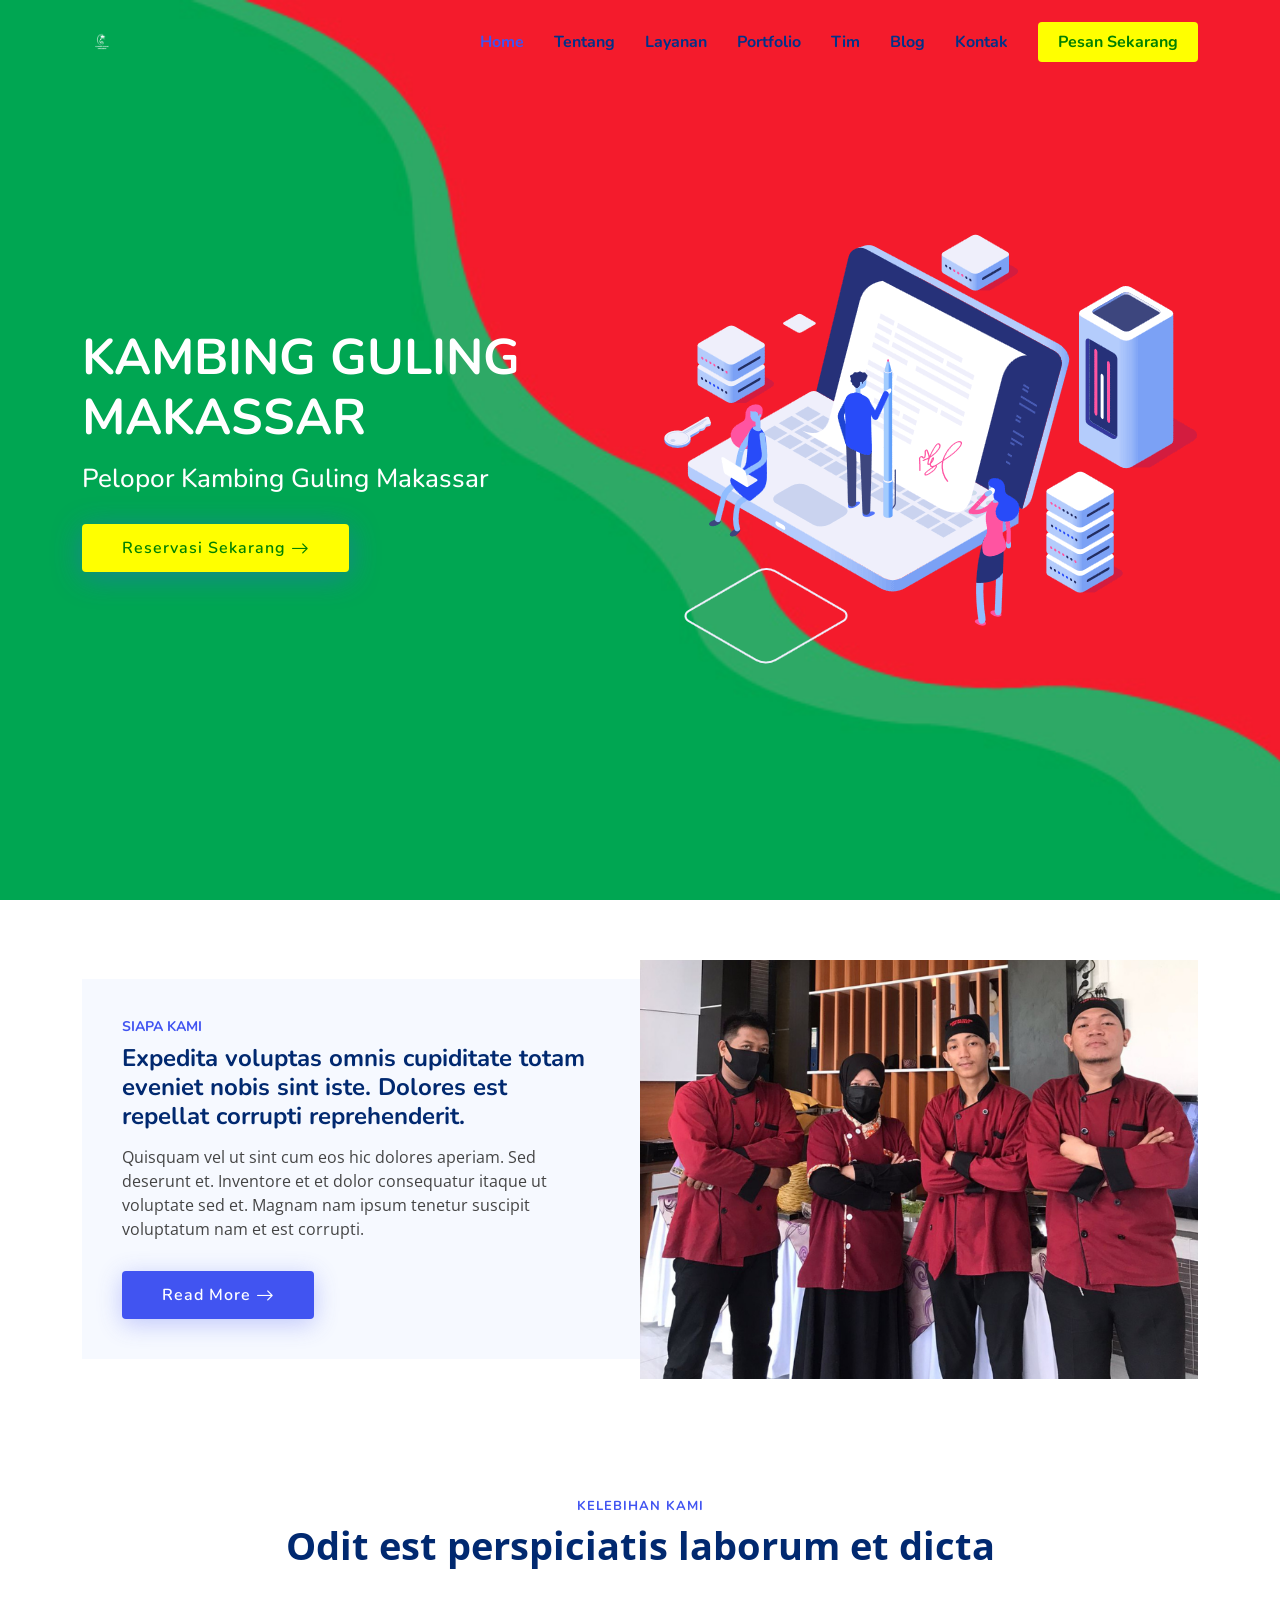
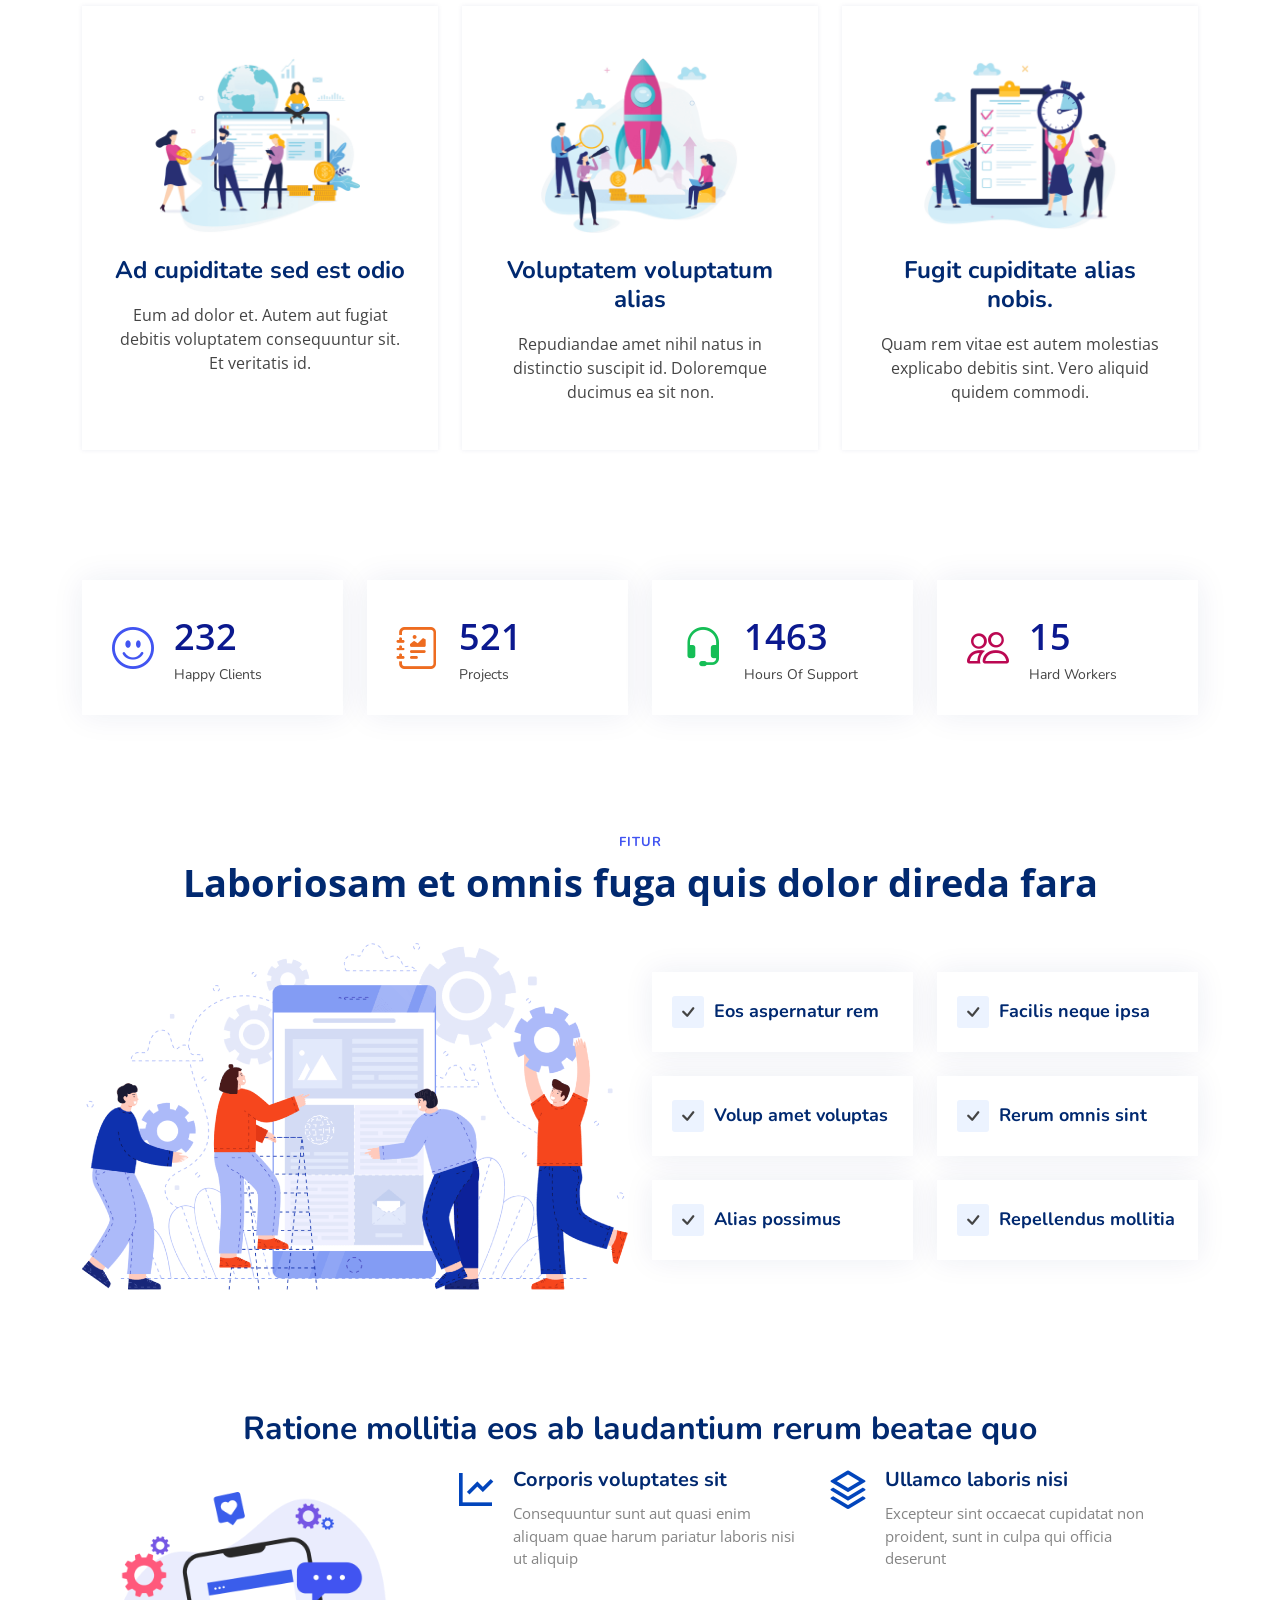
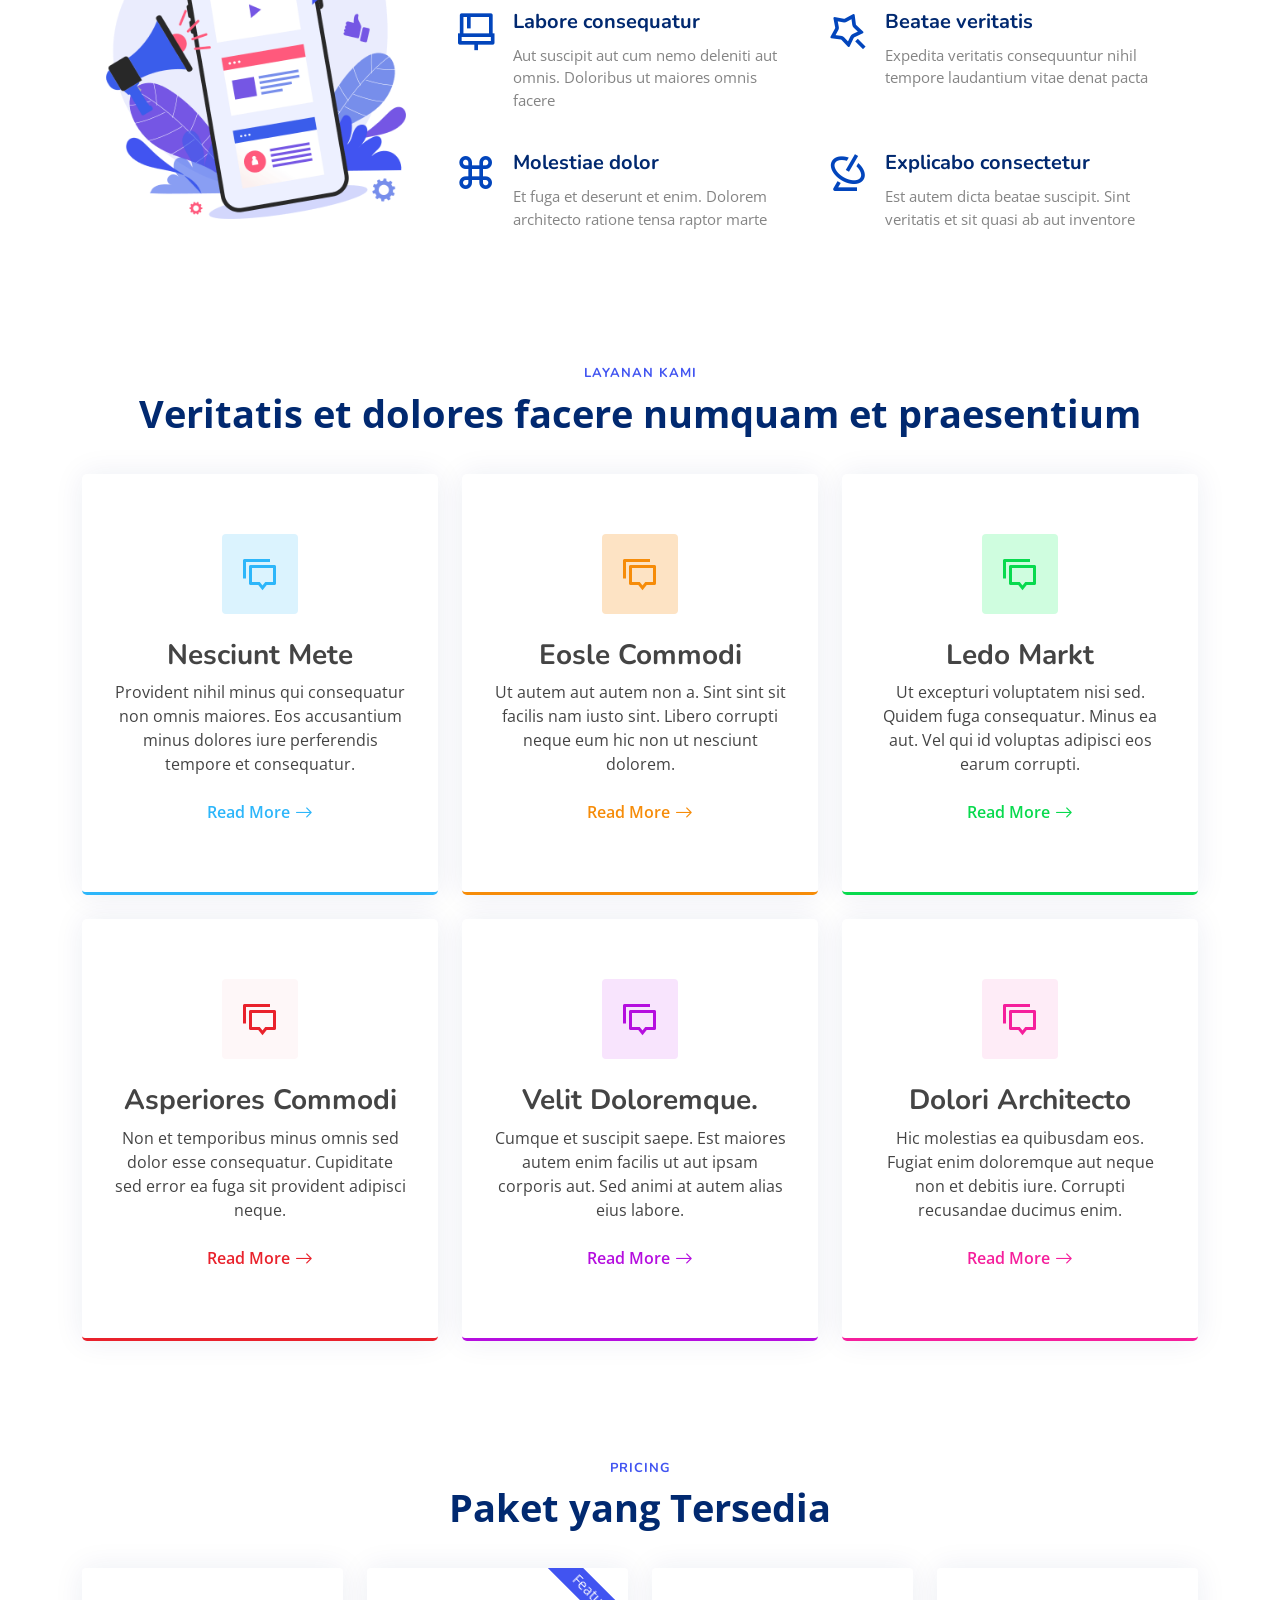
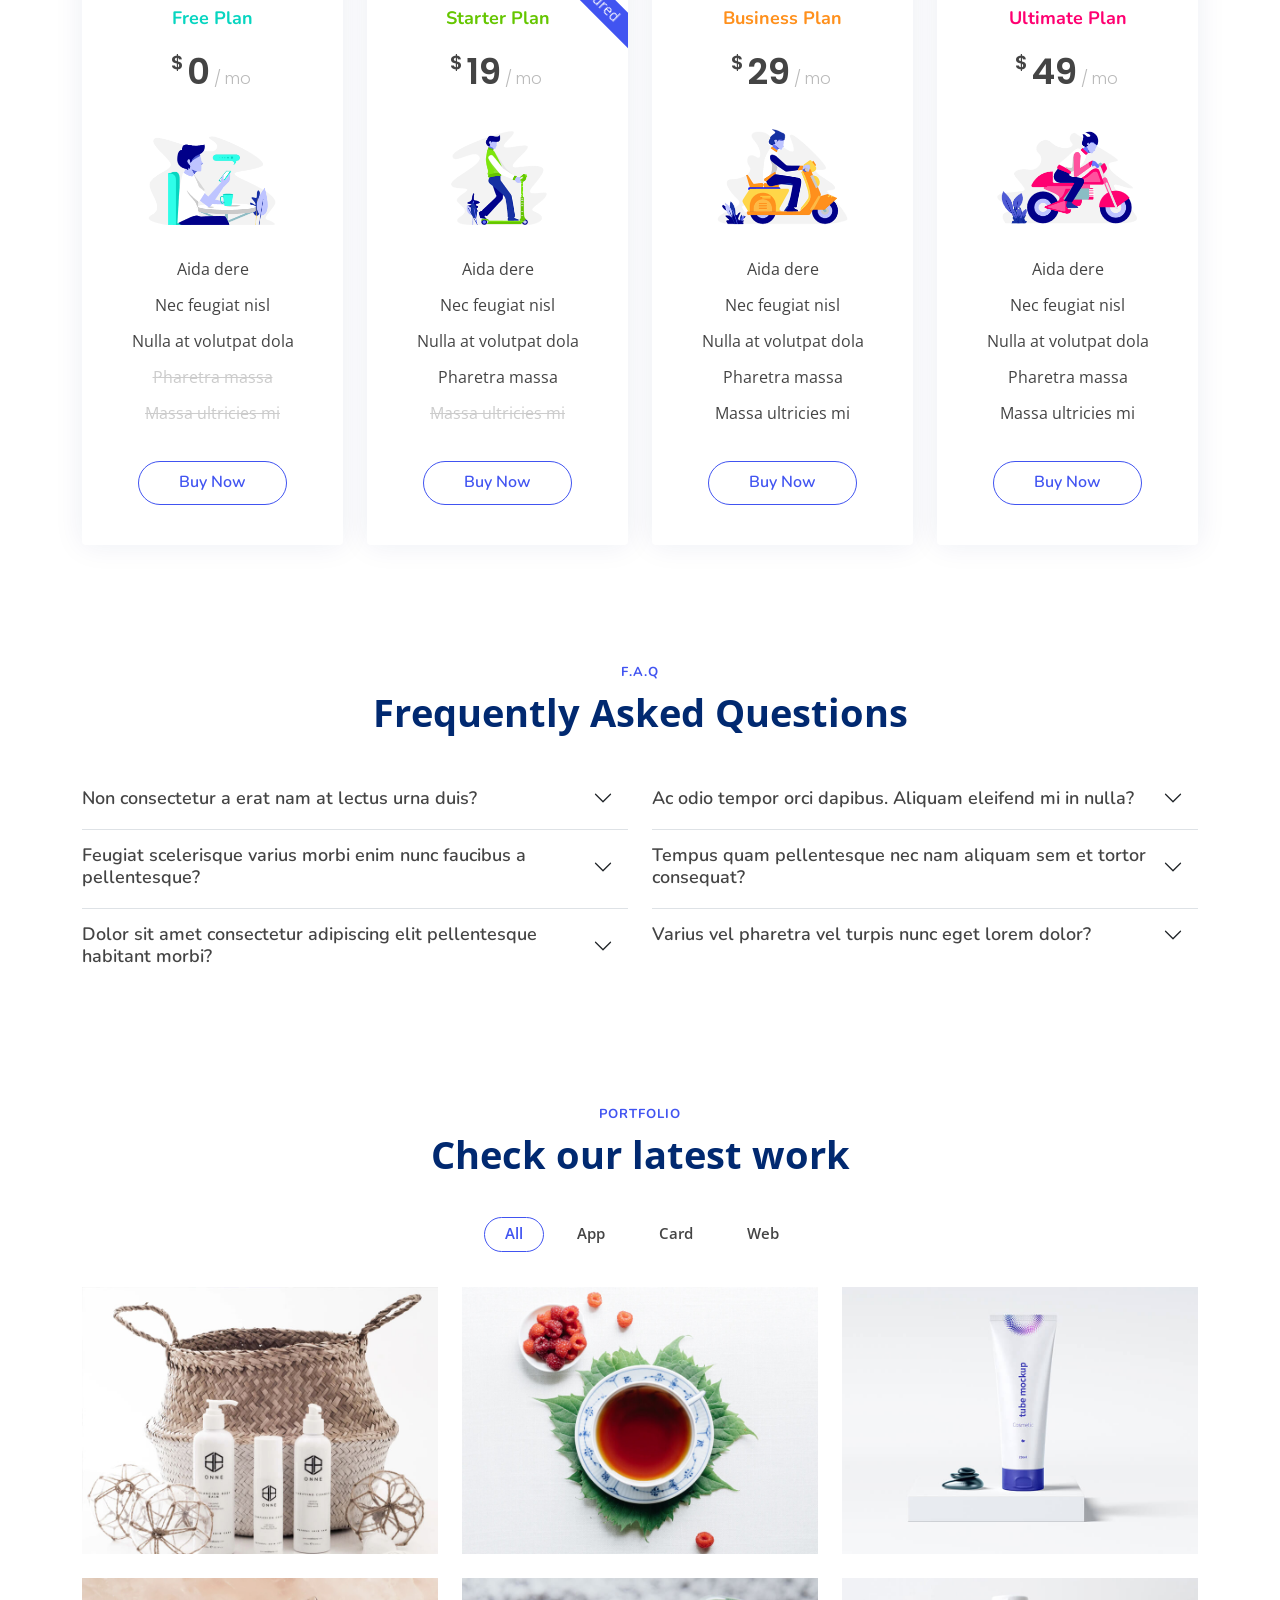
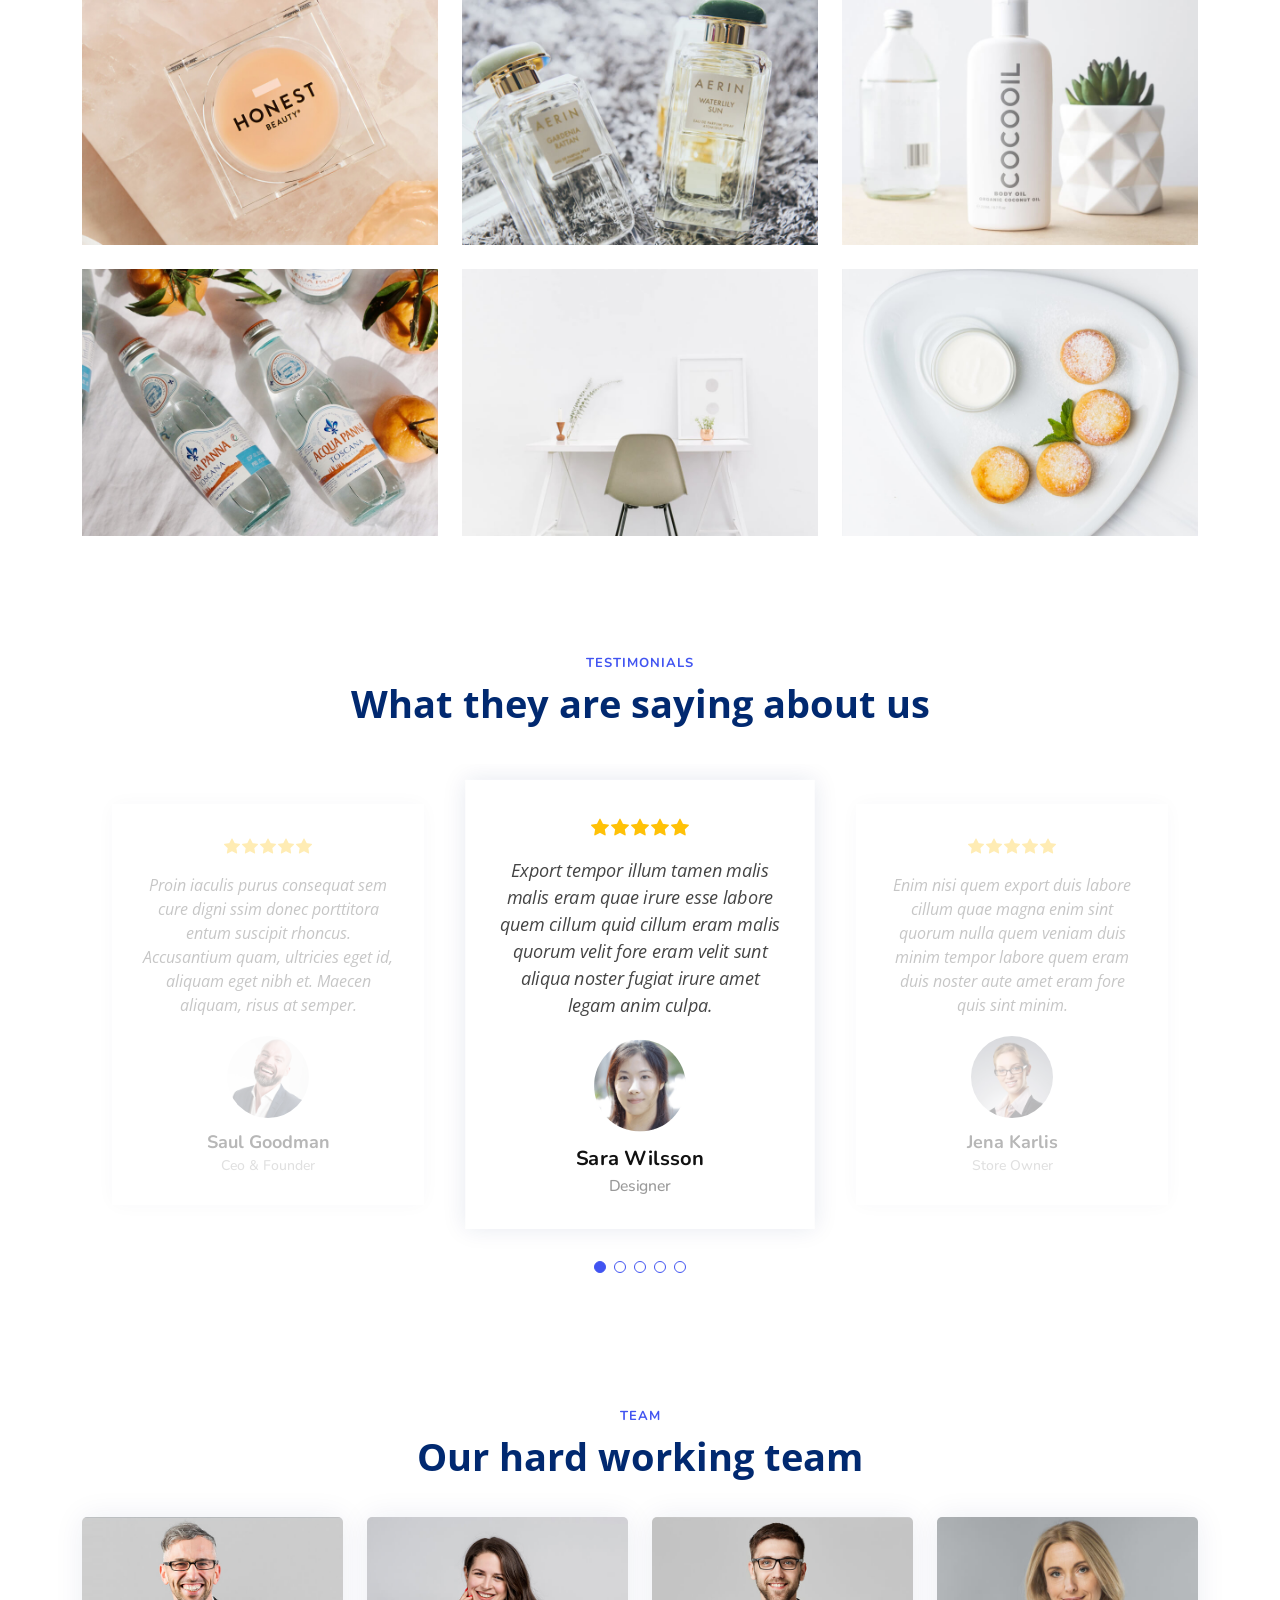
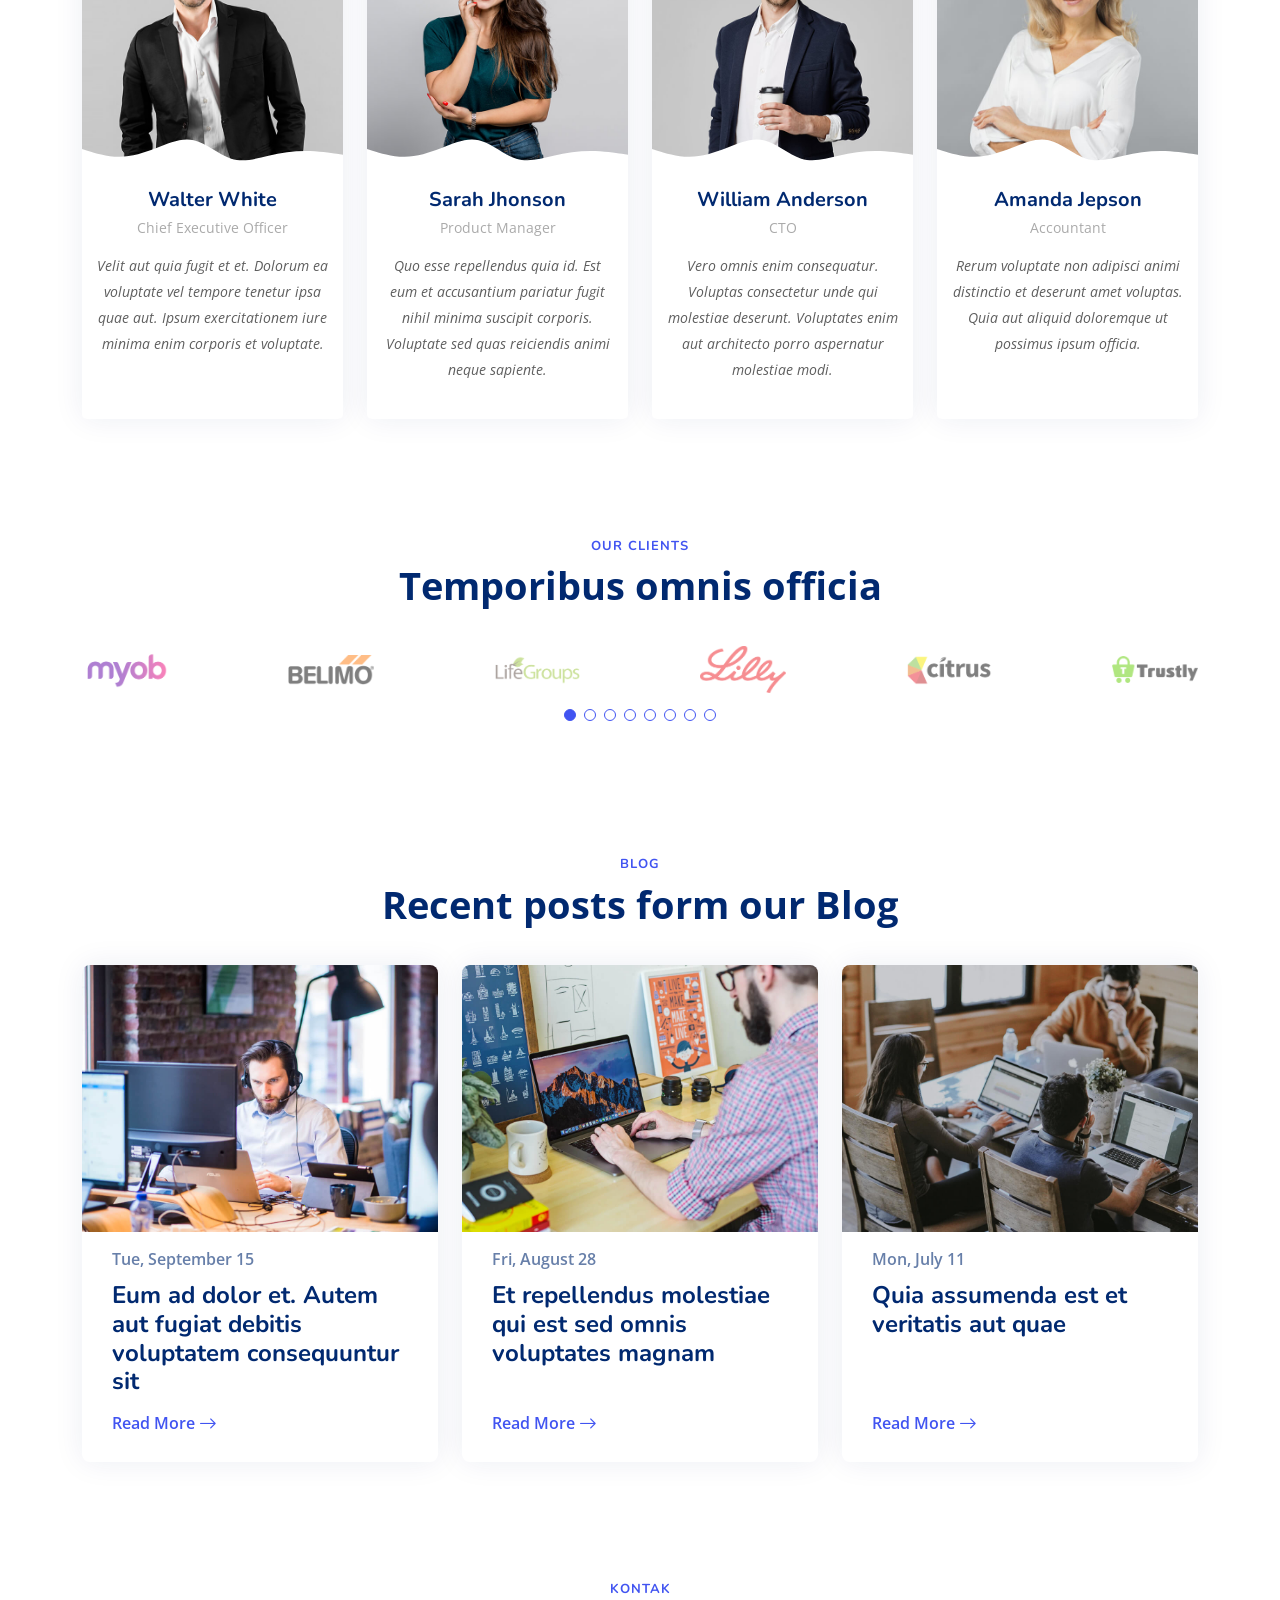
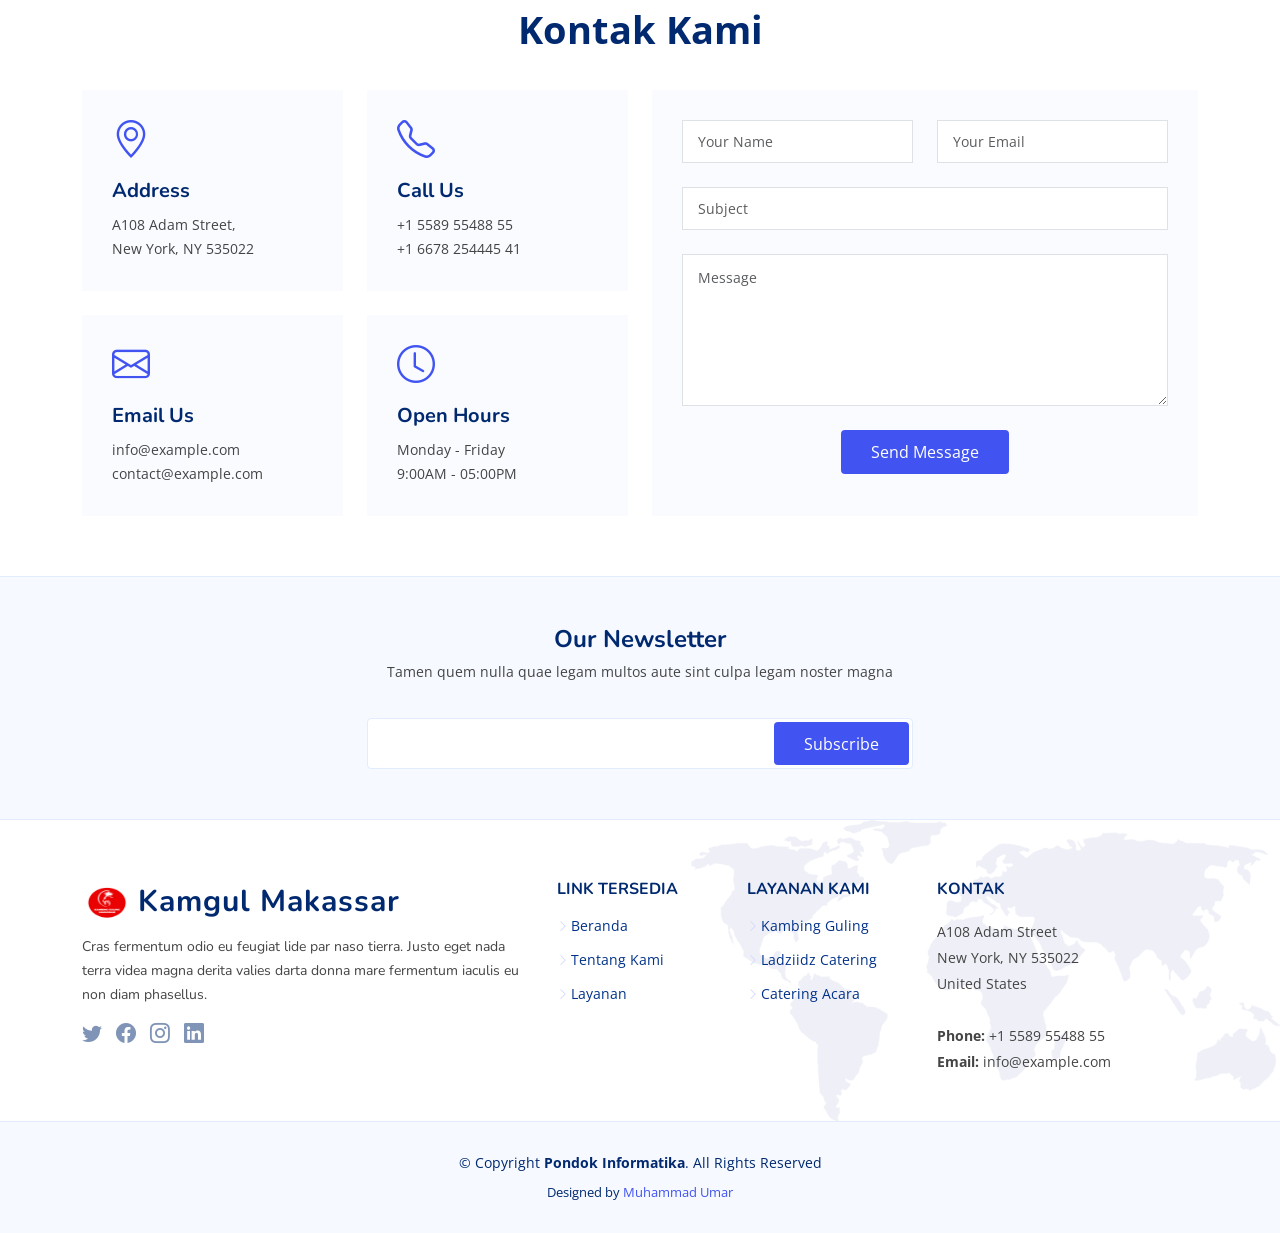
==== index.html @ 592e07b2 "first commit" ====
<!DOCTYPE html>
<html lang="en">

<head>
  <meta charset="utf-8">
  <meta content="width=device-width, initial-scale=1.0" name="viewport">

  <title>Kambing Guling Makassar</title>
  <meta content="" name="description">
  <meta content="" name="keywords">

  <!-- Favicons -->
  <link href="assets/img/favicon2.png" rel="icon">
  <link href="assets/img/apple-touch-icon.png" rel="apple-touch-icon">

  <!-- Google Fonts -->
  <link href="https://fonts.googleapis.com/css?family=Open+Sans:300,300i,400,400i,600,600i,700,700i|Nunito:300,300i,400,400i,600,600i,700,700i|Poppins:300,300i,400,400i,500,500i,600,600i,700,700i" rel="stylesheet">

  <!-- Vendor CSS Files -->
  <link href="assets/vendor/aos/aos.css" rel="stylesheet">
  <link href="assets/vendor/bootstrap/css/bootstrap.min.css" rel="stylesheet">
  <link href="assets/vendor/bootstrap-icons/bootstrap-icons.css" rel="stylesheet">
  <link href="assets/vendor/glightbox/css/glightbox.min.css" rel="stylesheet">
  <link href="assets/vendor/remixicon/remixicon.css" rel="stylesheet">
  <link href="assets/vendor/swiper/swiper-bundle.min.css" rel="stylesheet">

  <!-- Template Main CSS File -->
  <link href="assets/css/style.css" rel="stylesheet">

  <!-- =======================================================
  * Template Name: FlexStart
  * Updated: Jan 09 2024 with Bootstrap v5.3.2
  * Template URL: https://bootstrapmade.com/flexstart-bootstrap-startup-template/
  * Author: BootstrapMade.com
  * License: https://bootstrapmade.com/license/
  ======================================================== -->
</head>

<body>

  <!-- ======= Header ======= -->
  <header id="header" class="header fixed-top">
    <div class="container-fluid container-xl d-flex align-items-center justify-content-between">

      <a href="index.html" class="logo d-flex align-items-center">
        <img src="assets/img/favicon3.png" alt="">
        <!-- <span>Kamgul</span> -->
      </a>

      <nav id="navbar" class="navbar">
        <ul>
          <li><a class="nav-link scrollto active" href="#hero">Home</a></li>
          <li><a class="nav-link scrollto" href="#about">Tentang</a></li>
          <li><a class="nav-link scrollto" href="#services">Layanan</a></li>
          <li><a class="nav-link scrollto" href="#portfolio">Portfolio</a></li>
          <li><a class="nav-link scrollto" href="#team">Tim</a></li>
          <li><a href="blog.html">Blog</a></li>

          <!-- <li class="dropdown"><a href="#"><span>Drop Down</span> <i class="bi bi-chevron-down"></i></a>
            <ul>
              <li><a href="#">Drop Down 1</a></li>
              <li class="dropdown"><a href="#"><span>Deep Drop Down</span> <i class="bi bi-chevron-right"></i></a>
                <ul>
                  <li><a href="#">Deep Drop Down 1</a></li>
                  <li><a href="#">Deep Drop Down 2</a></li>
                  <li><a href="#">Deep Drop Down 3</a></li>
                  <li><a href="#">Deep Drop Down 4</a></li>
                  <li><a href="#">Deep Drop Down 5</a></li>
                </ul>
              </li>
              <li><a href="#">Drop Down 2</a></li>
              <li><a href="#">Drop Down 3</a></li>
              <li><a href="#">Drop Down 4</a></li>
            </ul>
          </li> -->

          <!-- <li class="dropdown megamenu"><a href="#"><span>Mega Menu</span> <i class="bi bi-chevron-down"></i></a>
            <ul>
              <li>
                <a href="#">Column 1 link 1</a>
                <a href="#">Column 1 link 2</a>
                <a href="#">Column 1 link 3</a>
              </li>
              <li>
                <a href="#">Column 2 link 1</a>
                <a href="#">Column 2 link 2</a>
                <a href="#">Column 3 link 3</a>
              </li>
              <li>
                <a href="#">Column 3 link 1</a>
                <a href="#">Column 3 link 2</a>
                <a href="#">Column 3 link 3</a>
              </li>
              <li>
                <a href="#">Column 4 link 1</a>
                <a href="#">Column 4 link 2</a>
                <a href="#">Column 4 link 3</a>
              </li>
            </ul>
          </li> -->

          <li><a class="nav-link scrollto" href="#contact">Kontak</a></li>
          <li><a class="getstarted scrollto" href="#about">Pesan Sekarang</a></li>
        </ul>
        <i class="bi bi-list mobile-nav-toggle"></i>
      </nav>
      <!-- .navbar -->

    </div>
  </header>
  <!-- End Header -->

  <!-- ======= Hero Section ======= -->
  <section id="hero" class="hero d-flex align-items-center">

    <div class="container">
      <div class="row">
        <div class="col-lg-6 d-flex flex-column justify-content-center">
          <h1 data-aos="fade-up">KAMBING GULING MAKASSAR</h1>
          <h2 data-aos="fade-up" data-aos-delay="400">Pelopor Kambing Guling Makassar</h2>
          <div data-aos="fade-up" data-aos-delay="600">
            <div class="text-center text-lg-start">
              <a href="#about" class="btn-get-started scrollto d-inline-flex align-items-center justify-content-center align-self-center">
                <span>Reservasi Sekarang</span>
                <i class="bi bi-arrow-right"></i>
              </a>
            </div>
          </div>
        </div>
        <div class="col-lg-6 hero-img" data-aos="zoom-out" data-aos-delay="200">
          <img src="assets/img/hero-img.png" class="img-fluid" alt="">
        </div>
      </div>
    </div>

  </section><!-- End Hero -->

  <main id="main">
    <!-- ======= About Section ======= -->
    <section id="about" class="about">

      <div class="container" data-aos="fade-up">
        <div class="row gx-0">

          <div class="col-lg-6 d-flex flex-column justify-content-center" data-aos="fade-up" data-aos-delay="200">
            <div class="content">
              <h3>Siapa Kami</h3>
              <h2>Expedita voluptas omnis cupiditate totam eveniet nobis sint iste. Dolores est repellat corrupti reprehenderit.</h2>
              <p>
                Quisquam vel ut sint cum eos hic dolores aperiam. Sed deserunt et. Inventore et et dolor consequatur itaque ut voluptate sed et. Magnam nam ipsum tenetur suscipit voluptatum nam et est corrupti.
              </p>
              <div class="text-center text-lg-start">
                <a href="#" class="btn-read-more d-inline-flex align-items-center justify-content-center align-self-center">
                  <span>Read More</span>
                  <i class="bi bi-arrow-right"></i>
                </a>
              </div>
            </div>
          </div>

          <div class="col-lg-6 d-flex align-items-center" data-aos="zoom-out" data-aos-delay="200">
            <img src="assets/img/about.png" class="img-fluid" alt="">
          </div>

        </div>
      </div>

    </section><!-- End About Section -->

    <!-- ======= Values Section ======= -->
    <section id="values" class="values">

      <div class="container" data-aos="fade-up">

        <header class="section-header">
          <h2>Kelebihan Kami</h2>
          <p>Odit est perspiciatis laborum et dicta</p>
        </header>

        <div class="row">

          <div class="col-lg-4" data-aos="fade-up" data-aos-delay="200">
            <div class="box">
              <img src="assets/img/values-1.png" class="img-fluid" alt="">
              <h3>Ad cupiditate sed est odio</h3>
              <p>Eum ad dolor et. Autem aut fugiat debitis voluptatem consequuntur sit. Et veritatis id.</p>
            </div>
          </div>

          <div class="col-lg-4 mt-4 mt-lg-0" data-aos="fade-up" data-aos-delay="400">
            <div class="box">
              <img src="assets/img/values-2.png" class="img-fluid" alt="">
              <h3>Voluptatem voluptatum alias</h3>
              <p>Repudiandae amet nihil natus in distinctio suscipit id. Doloremque ducimus ea sit non.</p>
            </div>
          </div>

          <div class="col-lg-4 mt-4 mt-lg-0" data-aos="fade-up" data-aos-delay="600">
            <div class="box">
              <img src="assets/img/values-3.png" class="img-fluid" alt="">
              <h3>Fugit cupiditate alias nobis.</h3>
              <p>Quam rem vitae est autem molestias explicabo debitis sint. Vero aliquid quidem commodi.</p>
            </div>
          </div>

        </div>

      </div>

    </section><!-- End Values Section -->

    <!-- ======= Counts Section ======= -->
    <section id="counts" class="counts">
      <div class="container" data-aos="fade-up">

        <div class="row gy-4">

          <div class="col-lg-3 col-md-6">
            <div class="count-box">
              <i class="bi bi-emoji-smile"></i>
              <div>
                <span data-purecounter-start="0" data-purecounter-end="232" data-purecounter-duration="1" class="purecounter"></span>
                <p>Happy Clients</p>
              </div>
            </div>
          </div>

          <div class="col-lg-3 col-md-6">
            <div class="count-box">
              <i class="bi bi-journal-richtext" style="color: #ee6c20;"></i>
              <div>
                <span data-purecounter-start="0" data-purecounter-end="521" data-purecounter-duration="1" class="purecounter"></span>
                <p>Projects</p>
              </div>
            </div>
          </div>

          <div class="col-lg-3 col-md-6">
            <div class="count-box">
              <i class="bi bi-headset" style="color: #15be56;"></i>
              <div>
                <span data-purecounter-start="0" data-purecounter-end="1463" data-purecounter-duration="1" class="purecounter"></span>
                <p>Hours Of Support</p>
              </div>
            </div>
          </div>

          <div class="col-lg-3 col-md-6">
            <div class="count-box">
              <i class="bi bi-people" style="color: #bb0852;"></i>
              <div>
                <span data-purecounter-start="0" data-purecounter-end="15" data-purecounter-duration="1" class="purecounter"></span>
                <p>Hard Workers</p>
              </div>
            </div>
          </div>

        </div>

      </div>
    </section><!-- End Counts Section -->

    <!-- ======= Features Section ======= -->
    <section id="features" class="features">

      <div class="container" data-aos="fade-up">

        <header class="section-header">
          <h2>Fitur</h2>
          <p>Laboriosam et omnis fuga quis dolor direda fara</p>
        </header>

        <div class="row">

          <div class="col-lg-6">
            <img src="assets/img/features.png" class="img-fluid" alt="">
          </div>

          <div class="col-lg-6 mt-5 mt-lg-0 d-flex">
            <div class="row align-self-center gy-4">

              <div class="col-md-6" data-aos="zoom-out" data-aos-delay="200">
                <div class="feature-box d-flex align-items-center">
                  <i class="bi bi-check"></i>
                  <h3>Eos aspernatur rem</h3>
                </div>
              </div>

              <div class="col-md-6" data-aos="zoom-out" data-aos-delay="300">
                <div class="feature-box d-flex align-items-center">
                  <i class="bi bi-check"></i>
                  <h3>Facilis neque ipsa</h3>
                </div>
              </div>

              <div class="col-md-6" data-aos="zoom-out" data-aos-delay="400">
                <div class="feature-box d-flex align-items-center">
                  <i class="bi bi-check"></i>
                  <h3>Volup amet voluptas</h3>
                </div>
              </div>

              <div class="col-md-6" data-aos="zoom-out" data-aos-delay="500">
                <div class="feature-box d-flex align-items-center">
                  <i class="bi bi-check"></i>
                  <h3>Rerum omnis sint</h3>
                </div>
              </div>

              <div class="col-md-6" data-aos="zoom-out" data-aos-delay="600">
                <div class="feature-box d-flex align-items-center">
                  <i class="bi bi-check"></i>
                  <h3>Alias possimus</h3>
                </div>
              </div>

              <div class="col-md-6" data-aos="zoom-out" data-aos-delay="700">
                <div class="feature-box d-flex align-items-center">
                  <i class="bi bi-check"></i>
                  <h3>Repellendus mollitia</h3>
                </div>
              </div>

            </div>
          </div>

        </div> <!-- / row -->


        <!-- Feature Icons -->
        <div class="row feature-icons" data-aos="fade-up">
          <h3>Ratione mollitia eos ab laudantium rerum beatae quo</h3>

          <div class="row">

            <div class="col-xl-4 text-center" data-aos="fade-right" data-aos-delay="100">
              <img src="assets/img/features-3.png" class="img-fluid p-4" alt="">
            </div>

            <div class="col-xl-8 d-flex content">
              <div class="row align-self-center gy-4">

                <div class="col-md-6 icon-box" data-aos="fade-up">
                  <i class="ri-line-chart-line"></i>
                  <div>
                    <h4>Corporis voluptates sit</h4>
                    <p>Consequuntur sunt aut quasi enim aliquam quae harum pariatur laboris nisi ut aliquip</p>
                  </div>
                </div>

                <div class="col-md-6 icon-box" data-aos="fade-up" data-aos-delay="100">
                  <i class="ri-stack-line"></i>
                  <div>
                    <h4>Ullamco laboris nisi</h4>
                    <p>Excepteur sint occaecat cupidatat non proident, sunt in culpa qui officia deserunt</p>
                  </div>
                </div>

                <div class="col-md-6 icon-box" data-aos="fade-up" data-aos-delay="200">
                  <i class="ri-brush-4-line"></i>
                  <div>
                    <h4>Labore consequatur</h4>
                    <p>Aut suscipit aut cum nemo deleniti aut omnis. Doloribus ut maiores omnis facere</p>
                  </div>
                </div>

                <div class="col-md-6 icon-box" data-aos="fade-up" data-aos-delay="300">
                  <i class="ri-magic-line"></i>
                  <div>
                    <h4>Beatae veritatis</h4>
                    <p>Expedita veritatis consequuntur nihil tempore laudantium vitae denat pacta</p>
                  </div>
                </div>

                <div class="col-md-6 icon-box" data-aos="fade-up" data-aos-delay="400">
                  <i class="ri-command-line"></i>
                  <div>
                    <h4>Molestiae dolor</h4>
                    <p>Et fuga et deserunt et enim. Dolorem architecto ratione tensa raptor marte</p>
                  </div>
                </div>

                <div class="col-md-6 icon-box" data-aos="fade-up" data-aos-delay="500">
                  <i class="ri-radar-line"></i>
                  <div>
                    <h4>Explicabo consectetur</h4>
                    <p>Est autem dicta beatae suscipit. Sint veritatis et sit quasi ab aut inventore</p>
                  </div>
                </div>

              </div>
            </div>

          </div>

        </div><!-- End Feature Icons -->

      </div>

    </section><!-- End Features Section -->

    <!-- ======= Services Section ======= -->
    <section id="services" class="services">

      <div class="container" data-aos="fade-up">

        <header class="section-header">
          <h2>Layanan Kami</h2>
          <p>Veritatis et dolores facere numquam et praesentium</p>
        </header>

        <div class="row gy-4">

          <div class="col-lg-4 col-md-6" data-aos="fade-up" data-aos-delay="200">
            <div class="service-box blue">
              <i class="ri-discuss-line icon"></i>
              <h3>Nesciunt Mete</h3>
              <p>Provident nihil minus qui consequatur non omnis maiores. Eos accusantium minus dolores iure perferendis tempore et consequatur.</p>
              <a href="#" class="read-more"><span>Read More</span> <i class="bi bi-arrow-right"></i></a>
            </div>
          </div>

          <div class="col-lg-4 col-md-6" data-aos="fade-up" data-aos-delay="300">
            <div class="service-box orange">
              <i class="ri-discuss-line icon"></i>
              <h3>Eosle Commodi</h3>
              <p>Ut autem aut autem non a. Sint sint sit facilis nam iusto sint. Libero corrupti neque eum hic non ut nesciunt dolorem.</p>
              <a href="#" class="read-more"><span>Read More</span> <i class="bi bi-arrow-right"></i></a>
            </div>
          </div>

          <div class="col-lg-4 col-md-6" data-aos="fade-up" data-aos-delay="400">
            <div class="service-box green">
              <i class="ri-discuss-line icon"></i>
              <h3>Ledo Markt</h3>
              <p>Ut excepturi voluptatem nisi sed. Quidem fuga consequatur. Minus ea aut. Vel qui id voluptas adipisci eos earum corrupti.</p>
              <a href="#" class="read-more"><span>Read More</span> <i class="bi bi-arrow-right"></i></a>
            </div>
          </div>

          <div class="col-lg-4 col-md-6" data-aos="fade-up" data-aos-delay="500">
            <div class="service-box red">
              <i class="ri-discuss-line icon"></i>
              <h3>Asperiores Commodi</h3>
              <p>Non et temporibus minus omnis sed dolor esse consequatur. Cupiditate sed error ea fuga sit provident adipisci neque.</p>
              <a href="#" class="read-more"><span>Read More</span> <i class="bi bi-arrow-right"></i></a>
            </div>
          </div>

          <div class="col-lg-4 col-md-6" data-aos="fade-up" data-aos-delay="600">
            <div class="service-box purple">
              <i class="ri-discuss-line icon"></i>
              <h3>Velit Doloremque.</h3>
              <p>Cumque et suscipit saepe. Est maiores autem enim facilis ut aut ipsam corporis aut. Sed animi at autem alias eius labore.</p>
              <a href="#" class="read-more"><span>Read More</span> <i class="bi bi-arrow-right"></i></a>
            </div>
          </div>

          <div class="col-lg-4 col-md-6" data-aos="fade-up" data-aos-delay="700">
            <div class="service-box pink">
              <i class="ri-discuss-line icon"></i>
              <h3>Dolori Architecto</h3>
              <p>Hic molestias ea quibusdam eos. Fugiat enim doloremque aut neque non et debitis iure. Corrupti recusandae ducimus enim.</p>
              <a href="#" class="read-more"><span>Read More</span> <i class="bi bi-arrow-right"></i></a>
            </div>
          </div>

        </div>

      </div>

    </section><!-- End Services Section -->

    <!-- ======= Pricing Section ======= -->
    <section id="pricing" class="pricing">

      <div class="container" data-aos="fade-up">

        <header class="section-header">
          <h2>Pricing</h2>
          <p>Paket yang Tersedia</p>
        </header>

        <div class="row gy-4" data-aos="fade-left">

          <div class="col-lg-3 col-md-6" data-aos="zoom-in" data-aos-delay="100">
            <div class="box">
              <h3 style="color: #07d5c0;">Free Plan</h3>
              <div class="price"><sup>$</sup>0<span> / mo</span></div>
              <img src="assets/img/pricing-free.png" class="img-fluid" alt="">
              <ul>
                <li>Aida dere</li>
                <li>Nec feugiat nisl</li>
                <li>Nulla at volutpat dola</li>
                <li class="na">Pharetra massa</li>
                <li class="na">Massa ultricies mi</li>
              </ul>
              <a href="#" class="btn-buy">Buy Now</a>
            </div>
          </div>

          <div class="col-lg-3 col-md-6" data-aos="zoom-in" data-aos-delay="200">
            <div class="box">
              <span class="featured">Featured</span>
              <h3 style="color: #65c600;">Starter Plan</h3>
              <div class="price"><sup>$</sup>19<span> / mo</span></div>
              <img src="assets/img/pricing-starter.png" class="img-fluid" alt="">
              <ul>
                <li>Aida dere</li>
                <li>Nec feugiat nisl</li>
                <li>Nulla at volutpat dola</li>
                <li>Pharetra massa</li>
                <li class="na">Massa ultricies mi</li>
              </ul>
              <a href="#" class="btn-buy">Buy Now</a>
            </div>
          </div>

          <div class="col-lg-3 col-md-6" data-aos="zoom-in" data-aos-delay="300">
            <div class="box">
              <h3 style="color: #ff901c;">Business Plan</h3>
              <div class="price"><sup>$</sup>29<span> / mo</span></div>
              <img src="assets/img/pricing-business.png" class="img-fluid" alt="">
              <ul>
                <li>Aida dere</li>
                <li>Nec feugiat nisl</li>
                <li>Nulla at volutpat dola</li>
                <li>Pharetra massa</li>
                <li>Massa ultricies mi</li>
              </ul>
              <a href="#" class="btn-buy">Buy Now</a>
            </div>
          </div>

          <div class="col-lg-3 col-md-6" data-aos="zoom-in" data-aos-delay="400">
            <div class="box">
              <h3 style="color: #ff0071;">Ultimate Plan</h3>
              <div class="price"><sup>$</sup>49<span> / mo</span></div>
              <img src="assets/img/pricing-ultimate.png" class="img-fluid" alt="">
              <ul>
                <li>Aida dere</li>
                <li>Nec feugiat nisl</li>
                <li>Nulla at volutpat dola</li>
                <li>Pharetra massa</li>
                <li>Massa ultricies mi</li>
              </ul>
              <a href="#" class="btn-buy">Buy Now</a>
            </div>
          </div>

        </div>

      </div>

    </section><!-- End Pricing Section -->

    <!-- ======= F.A.Q Section ======= -->
    <section id="faq" class="faq">

      <div class="container" data-aos="fade-up">

        <header class="section-header">
          <h2>F.A.Q</h2>
          <p>Frequently Asked Questions</p>
        </header>

        <div class="row">
          <div class="col-lg-6">
            <!-- F.A.Q List 1-->
            <div class="accordion accordion-flush" id="faqlist1">
              <div class="accordion-item">
                <h2 class="accordion-header">
                  <button class="accordion-button collapsed" type="button" data-bs-toggle="collapse" data-bs-target="#faq-content-1">
                    Non consectetur a erat nam at lectus urna duis?
                  </button>
                </h2>
                <div id="faq-content-1" class="accordion-collapse collapse" data-bs-parent="#faqlist1">
                  <div class="accordion-body">
                    Feugiat pretium nibh ipsum consequat. Tempus iaculis urna id volutpat lacus laoreet non curabitur gravida. Venenatis lectus magna fringilla urna porttitor rhoncus dolor purus non.
                  </div>
                </div>
              </div>

              <div class="accordion-item">
                <h2 class="accordion-header">
                  <button class="accordion-button collapsed" type="button" data-bs-toggle="collapse" data-bs-target="#faq-content-2">
                    Feugiat scelerisque varius morbi enim nunc faucibus a pellentesque?
                  </button>
                </h2>
                <div id="faq-content-2" class="accordion-collapse collapse" data-bs-parent="#faqlist1">
                  <div class="accordion-body">
                    Dolor sit amet consectetur adipiscing elit pellentesque habitant morbi. Id interdum velit laoreet id donec ultrices. Fringilla phasellus faucibus scelerisque eleifend donec pretium. Est pellentesque elit ullamcorper dignissim. Mauris ultrices eros in cursus turpis massa tincidunt dui.
                  </div>
                </div>
              </div>

              <div class="accordion-item">
                <h2 class="accordion-header">
                  <button class="accordion-button collapsed" type="button" data-bs-toggle="collapse" data-bs-target="#faq-content-3">
                    Dolor sit amet consectetur adipiscing elit pellentesque habitant morbi?
                  </button>
                </h2>
                <div id="faq-content-3" class="accordion-collapse collapse" data-bs-parent="#faqlist1">
                  <div class="accordion-body">
                    Eleifend mi in nulla posuere sollicitudin aliquam ultrices sagittis orci. Faucibus pulvinar elementum integer enim. Sem nulla pharetra diam sit amet nisl suscipit. Rutrum tellus pellentesque eu tincidunt. Lectus urna duis convallis convallis tellus. Urna molestie at elementum eu facilisis sed odio morbi quis
                  </div>
                </div>
              </div>

            </div>
          </div>

          <div class="col-lg-6">

            <!-- F.A.Q List 2-->
            <div class="accordion accordion-flush" id="faqlist2">

              <div class="accordion-item">
                <h2 class="accordion-header">
                  <button class="accordion-button collapsed" type="button" data-bs-toggle="collapse" data-bs-target="#faq2-content-1">
                    Ac odio tempor orci dapibus. Aliquam eleifend mi in nulla?
                  </button>
                </h2>
                <div id="faq2-content-1" class="accordion-collapse collapse" data-bs-parent="#faqlist2">
                  <div class="accordion-body">
                    Dolor sit amet consectetur adipiscing elit pellentesque habitant morbi. Id interdum velit laoreet id donec ultrices. Fringilla phasellus faucibus scelerisque eleifend donec pretium. Est pellentesque elit ullamcorper dignissim. Mauris ultrices eros in cursus turpis massa tincidunt dui.
                  </div>
                </div>
              </div>

              <div class="accordion-item">
                <h2 class="accordion-header">
                  <button class="accordion-button collapsed" type="button" data-bs-toggle="collapse" data-bs-target="#faq2-content-2">
                    Tempus quam pellentesque nec nam aliquam sem et tortor consequat?
                  </button>
                </h2>
                <div id="faq2-content-2" class="accordion-collapse collapse" data-bs-parent="#faqlist2">
                  <div class="accordion-body">
                    Molestie a iaculis at erat pellentesque adipiscing commodo. Dignissim suspendisse in est ante in. Nunc vel risus commodo viverra maecenas accumsan. Sit amet nisl suscipit adipiscing bibendum est. Purus gravida quis blandit turpis cursus in
                  </div>
                </div>
              </div>

              <div class="accordion-item">
                <h2 class="accordion-header">
                  <button class="accordion-button collapsed" type="button" data-bs-toggle="collapse" data-bs-target="#faq2-content-3">
                    Varius vel pharetra vel turpis nunc eget lorem dolor?
                  </button>
                </h2>
                <div id="faq2-content-3" class="accordion-collapse collapse" data-bs-parent="#faqlist2">
                  <div class="accordion-body">
                    Laoreet sit amet cursus sit amet dictum sit amet justo. Mauris vitae ultricies leo integer malesuada nunc vel. Tincidunt eget nullam non nisi est sit amet. Turpis nunc eget lorem dolor sed. Ut venenatis tellus in metus vulputate eu scelerisque. Pellentesque diam volutpat commodo sed egestas egestas fringilla phasellus faucibus. Nibh tellus molestie nunc non blandit massa enim nec.
                  </div>
                </div>
              </div>

            </div>
          </div>

        </div>

      </div>

    </section><!-- End F.A.Q Section -->

    <!-- ======= Portfolio Section ======= -->
    <section id="portfolio" class="portfolio">

      <div class="container" data-aos="fade-up">

        <header class="section-header">
          <h2>Portfolio</h2>
          <p>Check our latest work</p>
        </header>

        <div class="row" data-aos="fade-up" data-aos-delay="100">
          <div class="col-lg-12 d-flex justify-content-center">
            <ul id="portfolio-flters">
              <li data-filter="*" class="filter-active">All</li>
              <li data-filter=".filter-app">App</li>
              <li data-filter=".filter-card">Card</li>
              <li data-filter=".filter-web">Web</li>
            </ul>
          </div>
        </div>

        <div class="row gy-4 portfolio-container" data-aos="fade-up" data-aos-delay="200">

          <div class="col-lg-4 col-md-6 portfolio-item filter-app">
            <div class="portfolio-wrap">
              <img src="assets/img/portfolio/portfolio-1.jpg" class="img-fluid" alt="">
              <div class="portfolio-info">
                <h4>App 1</h4>
                <p>App</p>
                <div class="portfolio-links">
                  <a href="assets/img/portfolio/portfolio-1.jpg" data-gallery="portfolioGallery" class="portfokio-lightbox" title="App 1"><i class="bi bi-plus"></i></a>
                  <a href="portfolio-details.html" title="More Details"><i class="bi bi-link"></i></a>
                </div>
              </div>
            </div>
          </div>

          <div class="col-lg-4 col-md-6 portfolio-item filter-web">
            <div class="portfolio-wrap">
              <img src="assets/img/portfolio/portfolio-2.jpg" class="img-fluid" alt="">
              <div class="portfolio-info">
                <h4>Web 3</h4>
                <p>Web</p>
                <div class="portfolio-links">
                  <a href="assets/img/portfolio/portfolio-2.jpg" data-gallery="portfolioGallery" class="portfokio-lightbox" title="Web 3"><i class="bi bi-plus"></i></a>
                  <a href="portfolio-details.html" title="More Details"><i class="bi bi-link"></i></a>
                </div>
              </div>
            </div>
          </div>

          <div class="col-lg-4 col-md-6 portfolio-item filter-app">
            <div class="portfolio-wrap">
              <img src="assets/img/portfolio/portfolio-3.jpg" class="img-fluid" alt="">
              <div class="portfolio-info">
                <h4>App 2</h4>
                <p>App</p>
                <div class="portfolio-links">
                  <a href="assets/img/portfolio/portfolio-3.jpg" data-gallery="portfolioGallery" class="portfokio-lightbox" title="App 2"><i class="bi bi-plus"></i></a>
                  <a href="portfolio-details.html" title="More Details"><i class="bi bi-link"></i></a>
                </div>
              </div>
            </div>
          </div>

          <div class="col-lg-4 col-md-6 portfolio-item filter-card">
            <div class="portfolio-wrap">
              <img src="assets/img/portfolio/portfolio-4.jpg" class="img-fluid" alt="">
              <div class="portfolio-info">
                <h4>Card 2</h4>
                <p>Card</p>
                <div class="portfolio-links">
                  <a href="assets/img/portfolio/portfolio-4.jpg" data-gallery="portfolioGallery" class="portfokio-lightbox" title="Card 2"><i class="bi bi-plus"></i></a>
                  <a href="portfolio-details.html" title="More Details"><i class="bi bi-link"></i></a>
                </div>
              </div>
            </div>
          </div>

          <div class="col-lg-4 col-md-6 portfolio-item filter-web">
            <div class="portfolio-wrap">
              <img src="assets/img/portfolio/portfolio-5.jpg" class="img-fluid" alt="">
              <div class="portfolio-info">
                <h4>Web 2</h4>
                <p>Web</p>
                <div class="portfolio-links">
                  <a href="assets/img/portfolio/portfolio-5.jpg" data-gallery="portfolioGallery" class="portfokio-lightbox" title="Web 2"><i class="bi bi-plus"></i></a>
                  <a href="portfolio-details.html" title="More Details"><i class="bi bi-link"></i></a>
                </div>
              </div>
            </div>
          </div>

          <div class="col-lg-4 col-md-6 portfolio-item filter-app">
            <div class="portfolio-wrap">
              <img src="assets/img/portfolio/portfolio-6.jpg" class="img-fluid" alt="">
              <div class="portfolio-info">
                <h4>App 3</h4>
                <p>App</p>
                <div class="portfolio-links">
                  <a href="assets/img/portfolio/portfolio-6.jpg" data-gallery="portfolioGallery" class="portfokio-lightbox" title="App 3"><i class="bi bi-plus"></i></a>
                  <a href="portfolio-details.html" title="More Details"><i class="bi bi-link"></i></a>
                </div>
              </div>
            </div>
          </div>

          <div class="col-lg-4 col-md-6 portfolio-item filter-card">
            <div class="portfolio-wrap">
              <img src="assets/img/portfolio/portfolio-7.jpg" class="img-fluid" alt="">
              <div class="portfolio-info">
                <h4>Card 1</h4>
                <p>Card</p>
                <div class="portfolio-links">
                  <a href="assets/img/portfolio/portfolio-7.jpg" data-gallery="portfolioGallery" class="portfokio-lightbox" title="Card 1"><i class="bi bi-plus"></i></a>
                  <a href="portfolio-details.html" title="More Details"><i class="bi bi-link"></i></a>
                </div>
              </div>
            </div>
          </div>

          <div class="col-lg-4 col-md-6 portfolio-item filter-card">
            <div class="portfolio-wrap">
              <img src="assets/img/portfolio/portfolio-8.jpg" class="img-fluid" alt="">
              <div class="portfolio-info">
                <h4>Card 3</h4>
                <p>Card</p>
                <div class="portfolio-links">
                  <a href="assets/img/portfolio/portfolio-8.jpg" data-gallery="portfolioGallery" class="portfokio-lightbox" title="Card 3"><i class="bi bi-plus"></i></a>
                  <a href="portfolio-details.html" title="More Details"><i class="bi bi-link"></i></a>
                </div>
              </div>
            </div>
          </div>

          <div class="col-lg-4 col-md-6 portfolio-item filter-web">
            <div class="portfolio-wrap">
              <img src="assets/img/portfolio/portfolio-9.jpg" class="img-fluid" alt="">
              <div class="portfolio-info">
                <h4>Web 3</h4>
                <p>Web</p>
                <div class="portfolio-links">
                  <a href="assets/img/portfolio/portfolio-9.jpg" data-gallery="portfolioGallery" class="portfokio-lightbox" title="Web 3"><i class="bi bi-plus"></i></a>
                  <a href="portfolio-details.html" title="More Details"><i class="bi bi-link"></i></a>
                </div>
              </div>
            </div>
          </div>

        </div>

      </div>

    </section><!-- End Portfolio Section -->

    <!-- ======= Testimonials Section ======= -->
    <section id="testimonials" class="testimonials">

      <div class="container" data-aos="fade-up">

        <header class="section-header">
          <h2>Testimonials</h2>
          <p>What they are saying about us</p>
        </header>

        <div class="testimonials-slider swiper" data-aos="fade-up" data-aos-delay="200">
          <div class="swiper-wrapper">

            <div class="swiper-slide">
              <div class="testimonial-item">
                <div class="stars">
                  <i class="bi bi-star-fill"></i><i class="bi bi-star-fill"></i><i class="bi bi-star-fill"></i><i class="bi bi-star-fill"></i><i class="bi bi-star-fill"></i>
                </div>
                <p>
                  Proin iaculis purus consequat sem cure digni ssim donec porttitora entum suscipit rhoncus. Accusantium quam, ultricies eget id, aliquam eget nibh et. Maecen aliquam, risus at semper.
                </p>
                <div class="profile mt-auto">
                  <img src="assets/img/testimonials/testimonials-1.jpg" class="testimonial-img" alt="">
                  <h3>Saul Goodman</h3>
                  <h4>Ceo &amp; Founder</h4>
                </div>
              </div>
            </div><!-- End testimonial item -->

            <div class="swiper-slide">
              <div class="testimonial-item">
                <div class="stars">
                  <i class="bi bi-star-fill"></i><i class="bi bi-star-fill"></i><i class="bi bi-star-fill"></i><i class="bi bi-star-fill"></i><i class="bi bi-star-fill"></i>
                </div>
                <p>
                  Export tempor illum tamen malis malis eram quae irure esse labore quem cillum quid cillum eram malis quorum velit fore eram velit sunt aliqua noster fugiat irure amet legam anim culpa.
                </p>
                <div class="profile mt-auto">
                  <img src="assets/img/testimonials/testimonials-2.jpg" class="testimonial-img" alt="">
                  <h3>Sara Wilsson</h3>
                  <h4>Designer</h4>
                </div>
              </div>
            </div><!-- End testimonial item -->

            <div class="swiper-slide">
              <div class="testimonial-item">
                <div class="stars">
                  <i class="bi bi-star-fill"></i><i class="bi bi-star-fill"></i><i class="bi bi-star-fill"></i><i class="bi bi-star-fill"></i><i class="bi bi-star-fill"></i>
                </div>
                <p>
                  Enim nisi quem export duis labore cillum quae magna enim sint quorum nulla quem veniam duis minim tempor labore quem eram duis noster aute amet eram fore quis sint minim.
                </p>
                <div class="profile mt-auto">
                  <img src="assets/img/testimonials/testimonials-3.jpg" class="testimonial-img" alt="">
                  <h3>Jena Karlis</h3>
                  <h4>Store Owner</h4>
                </div>
              </div>
            </div><!-- End testimonial item -->

            <div class="swiper-slide">
              <div class="testimonial-item">
                <div class="stars">
                  <i class="bi bi-star-fill"></i><i class="bi bi-star-fill"></i><i class="bi bi-star-fill"></i><i class="bi bi-star-fill"></i><i class="bi bi-star-fill"></i>
                </div>
                <p>
                  Fugiat enim eram quae cillum dolore dolor amet nulla culpa multos export minim fugiat minim velit minim dolor enim duis veniam ipsum anim magna sunt elit fore quem dolore labore illum veniam.
                </p>
                <div class="profile mt-auto">
                  <img src="assets/img/testimonials/testimonials-4.jpg" class="testimonial-img" alt="">
                  <h3>Matt Brandon</h3>
                  <h4>Freelancer</h4>
                </div>
              </div>
            </div><!-- End testimonial item -->

            <div class="swiper-slide">
              <div class="testimonial-item">
                <div class="stars">
                  <i class="bi bi-star-fill"></i><i class="bi bi-star-fill"></i><i class="bi bi-star-fill"></i><i class="bi bi-star-fill"></i><i class="bi bi-star-fill"></i>
                </div>
                <p>
                  Quis quorum aliqua sint quem legam fore sunt eram irure aliqua veniam tempor noster veniam enim culpa labore duis sunt culpa nulla illum cillum fugiat legam esse veniam culpa fore nisi cillum quid.
                </p>
                <div class="profile mt-auto">
                  <img src="assets/img/testimonials/testimonials-5.jpg" class="testimonial-img" alt="">
                  <h3>John Larson</h3>
                  <h4>Entrepreneur</h4>
                </div>
              </div>
            </div><!-- End testimonial item -->

          </div>
          <div class="swiper-pagination"></div>
        </div>

      </div>

    </section><!-- End Testimonials Section -->

    <!-- ======= Team Section ======= -->
    <section id="team" class="team">

      <div class="container" data-aos="fade-up">

        <header class="section-header">
          <h2>Team</h2>
          <p>Our hard working team</p>
        </header>

        <div class="row gy-4">

          <div class="col-lg-3 col-md-6 d-flex align-items-stretch" data-aos="fade-up" data-aos-delay="100">
            <div class="member">
              <div class="member-img">
                <img src="assets/img/team/team-1.jpg" class="img-fluid" alt="">
                <div class="social">
                  <a href=""><i class="bi bi-twitter"></i></a>
                  <a href=""><i class="bi bi-facebook"></i></a>
                  <a href=""><i class="bi bi-instagram"></i></a>
                  <a href=""><i class="bi bi-linkedin"></i></a>
                </div>
              </div>
              <div class="member-info">
                <h4>Walter White</h4>
                <span>Chief Executive Officer</span>
                <p>Velit aut quia fugit et et. Dolorum ea voluptate vel tempore tenetur ipsa quae aut. Ipsum exercitationem iure minima enim corporis et voluptate.</p>
              </div>
            </div>
          </div>

          <div class="col-lg-3 col-md-6 d-flex align-items-stretch" data-aos="fade-up" data-aos-delay="200">
            <div class="member">
              <div class="member-img">
                <img src="assets/img/team/team-2.jpg" class="img-fluid" alt="">
                <div class="social">
                  <a href=""><i class="bi bi-twitter"></i></a>
                  <a href=""><i class="bi bi-facebook"></i></a>
                  <a href=""><i class="bi bi-instagram"></i></a>
                  <a href=""><i class="bi bi-linkedin"></i></a>
                </div>
              </div>
              <div class="member-info">
                <h4>Sarah Jhonson</h4>
                <span>Product Manager</span>
                <p>Quo esse repellendus quia id. Est eum et accusantium pariatur fugit nihil minima suscipit corporis. Voluptate sed quas reiciendis animi neque sapiente.</p>
              </div>
            </div>
          </div>

          <div class="col-lg-3 col-md-6 d-flex align-items-stretch" data-aos="fade-up" data-aos-delay="300">
            <div class="member">
              <div class="member-img">
                <img src="assets/img/team/team-3.jpg" class="img-fluid" alt="">
                <div class="social">
                  <a href=""><i class="bi bi-twitter"></i></a>
                  <a href=""><i class="bi bi-facebook"></i></a>
                  <a href=""><i class="bi bi-instagram"></i></a>
                  <a href=""><i class="bi bi-linkedin"></i></a>
                </div>
              </div>
              <div class="member-info">
                <h4>William Anderson</h4>
                <span>CTO</span>
                <p>Vero omnis enim consequatur. Voluptas consectetur unde qui molestiae deserunt. Voluptates enim aut architecto porro aspernatur molestiae modi.</p>
              </div>
            </div>
          </div>

          <div class="col-lg-3 col-md-6 d-flex align-items-stretch" data-aos="fade-up" data-aos-delay="400">
            <div class="member">
              <div class="member-img">
                <img src="assets/img/team/team-4.jpg" class="img-fluid" alt="">
                <div class="social">
                  <a href=""><i class="bi bi-twitter"></i></a>
                  <a href=""><i class="bi bi-facebook"></i></a>
                  <a href=""><i class="bi bi-instagram"></i></a>
                  <a href=""><i class="bi bi-linkedin"></i></a>
                </div>
              </div>
              <div class="member-info">
                <h4>Amanda Jepson</h4>
                <span>Accountant</span>
                <p>Rerum voluptate non adipisci animi distinctio et deserunt amet voluptas. Quia aut aliquid doloremque ut possimus ipsum officia.</p>
              </div>
            </div>
          </div>

        </div>

      </div>

    </section><!-- End Team Section -->

    <!-- ======= Clients Section ======= -->
    <section id="clients" class="clients">

      <div class="container" data-aos="fade-up">

        <header class="section-header">
          <h2>Our Clients</h2>
          <p>Temporibus omnis officia</p>
        </header>

        <div class="clients-slider swiper">
          <div class="swiper-wrapper align-items-center">
            <div class="swiper-slide"><img src="assets/img/clients/client-1.png" class="img-fluid" alt=""></div>
            <div class="swiper-slide"><img src="assets/img/clients/client-2.png" class="img-fluid" alt=""></div>
            <div class="swiper-slide"><img src="assets/img/clients/client-3.png" class="img-fluid" alt=""></div>
            <div class="swiper-slide"><img src="assets/img/clients/client-4.png" class="img-fluid" alt=""></div>
            <div class="swiper-slide"><img src="assets/img/clients/client-5.png" class="img-fluid" alt=""></div>
            <div class="swiper-slide"><img src="assets/img/clients/client-6.png" class="img-fluid" alt=""></div>
            <div class="swiper-slide"><img src="assets/img/clients/client-7.png" class="img-fluid" alt=""></div>
            <div class="swiper-slide"><img src="assets/img/clients/client-8.png" class="img-fluid" alt=""></div>
          </div>
          <div class="swiper-pagination"></div>
        </div>
      </div>

    </section><!-- End Clients Section -->

    <!-- ======= Recent Blog Posts Section ======= -->
    <section id="recent-blog-posts" class="recent-blog-posts">

      <div class="container" data-aos="fade-up">

        <header class="section-header">
          <h2>Blog</h2>
          <p>Recent posts form our Blog</p>
        </header>

        <div class="row">

          <div class="col-lg-4">
            <div class="post-box">
              <div class="post-img"><img src="assets/img/blog/blog-1.jpg" class="img-fluid" alt=""></div>
              <span class="post-date">Tue, September 15</span>
              <h3 class="post-title">Eum ad dolor et. Autem aut fugiat debitis voluptatem consequuntur sit</h3>
              <a href="blog-single.html" class="readmore stretched-link mt-auto"><span>Read More</span><i class="bi bi-arrow-right"></i></a>
            </div>
          </div>

          <div class="col-lg-4">
            <div class="post-box">
              <div class="post-img"><img src="assets/img/blog/blog-2.jpg" class="img-fluid" alt=""></div>
              <span class="post-date">Fri, August 28</span>
              <h3 class="post-title">Et repellendus molestiae qui est sed omnis voluptates magnam</h3>
              <a href="blog-single.html" class="readmore stretched-link mt-auto"><span>Read More</span><i class="bi bi-arrow-right"></i></a>
            </div>
          </div>

          <div class="col-lg-4">
            <div class="post-box">
              <div class="post-img"><img src="assets/img/blog/blog-3.jpg" class="img-fluid" alt=""></div>
              <span class="post-date">Mon, July 11</span>
              <h3 class="post-title">Quia assumenda est et veritatis aut quae</h3>
              <a href="blog-single.html" class="readmore stretched-link mt-auto"><span>Read More</span><i class="bi bi-arrow-right"></i></a>
            </div>
          </div>

        </div>

      </div>

    </section><!-- End Recent Blog Posts Section -->

    <!-- ======= Contact Section ======= -->
    <section id="contact" class="contact">

      <div class="container" data-aos="fade-up">

        <header class="section-header">
          <h2>Kontak</h2>
          <p>Kontak Kami</p>
        </header>

        <div class="row gy-4">

          <div class="col-lg-6">

            <div class="row gy-4">
              <div class="col-md-6">
                <div class="info-box">
                  <i class="bi bi-geo-alt"></i>
                  <h3>Address</h3>
                  <p>A108 Adam Street,<br>New York, NY 535022</p>
                </div>
              </div>
              <div class="col-md-6">
                <div class="info-box">
                  <i class="bi bi-telephone"></i>
                  <h3>Call Us</h3>
                  <p>+1 5589 55488 55<br>+1 6678 254445 41</p>
                </div>
              </div>
              <div class="col-md-6">
                <div class="info-box">
                  <i class="bi bi-envelope"></i>
                  <h3>Email Us</h3>
                  <p>info@example.com<br>contact@example.com</p>
                </div>
              </div>
              <div class="col-md-6">
                <div class="info-box">
                  <i class="bi bi-clock"></i>
                  <h3>Open Hours</h3>
                  <p>Monday - Friday<br>9:00AM - 05:00PM</p>
                </div>
              </div>
            </div>

          </div>

          <div class="col-lg-6">
            <form action="forms/contact.php" method="post" class="php-email-form">
              <div class="row gy-4">

                <div class="col-md-6">
                  <input type="text" name="name" class="form-control" placeholder="Your Name" required>
                </div>

                <div class="col-md-6 ">
                  <input type="email" class="form-control" name="email" placeholder="Your Email" required>
                </div>

                <div class="col-md-12">
                  <input type="text" class="form-control" name="subject" placeholder="Subject" required>
                </div>

                <div class="col-md-12">
                  <textarea class="form-control" name="message" rows="6" placeholder="Message" required></textarea>
                </div>

                <div class="col-md-12 text-center">
                  <div class="loading">Loading</div>
                  <div class="error-message"></div>
                  <div class="sent-message">Your message has been sent. Thank you!</div>

                  <button type="submit">Send Message</button>
                </div>

              </div>
            </form>

          </div>

        </div>

      </div>

    </section><!-- End Contact Section -->

  </main><!-- End #main -->

  <!-- ======= Footer ======= -->
  <footer id="footer" class="footer">

    <div class="footer-newsletter">
      <div class="container">
        <div class="row justify-content-center">
          <div class="col-lg-12 text-center">
            <h4>Our Newsletter</h4>
            <p>Tamen quem nulla quae legam multos aute sint culpa legam noster magna</p>
          </div>
          <div class="col-lg-6">
            <form action="" method="post">
              <input type="email" name="email"><input type="submit" value="Subscribe">
            </form>
          </div>
        </div>
      </div>
    </div>

    <div class="footer-top">
      <div class="container">
        <div class="row gy-4">
          <div class="col-lg-5 col-md-12 footer-info">
            <a href="index.html" class="logo d-flex align-items-center">
              <img src="assets/img/favicon2.png" alt="" width="50px" height="50px">
              <span>Kamgul Makassar</span>
            </a>
            <p>Cras fermentum odio eu feugiat lide par naso tierra. Justo eget nada terra videa magna derita valies darta donna mare fermentum iaculis eu non diam phasellus.</p>
            <div class="social-links mt-3">
              <a href="#" class="twitter"><i class="bi bi-twitter"></i></a>
              <a href="#" class="facebook"><i class="bi bi-facebook"></i></a>
              <a href="#" class="instagram"><i class="bi bi-instagram"></i></a>
              <a href="#" class="linkedin"><i class="bi bi-linkedin"></i></a>
            </div>
          </div>

          <div class="col-lg-2 col-6 footer-links">
            <h4>Link tersedia</h4>
            <ul>
              <li><i class="bi bi-chevron-right"></i> <a href="#">Beranda</a></li>
              <li><i class="bi bi-chevron-right"></i> <a href="#">Tentang Kami</a></li>
              <li><i class="bi bi-chevron-right"></i> <a href="#">Layanan</a></li>
              <!-- <li><i class="bi bi-chevron-right"></i> <a href="#">Terms of service</a></li>
              <li><i class="bi bi-chevron-right"></i> <a href="#">Privacy policy</a></li> -->
            </ul>
          </div>

          <div class="col-lg-2 col-6 footer-links">
            <h4>Layanan Kami</h4>
            <ul>
              <li><i class="bi bi-chevron-right"></i> <a href="#">Kambing Guling</a></li>
              <li><i class="bi bi-chevron-right"></i> <a href="#">Ladziidz Catering</a></li>
              <li><i class="bi bi-chevron-right"></i> <a href="#">Catering Acara</a></li>
              <!-- <li><i class="bi bi-chevron-right"></i> <a href="#">Marketing</a></li>
              <li><i class="bi bi-chevron-right"></i> <a href="#">Graphic Design</a></li> -->
            </ul>
          </div>

          <div class="col-lg-3 col-md-12 footer-contact text-center text-md-start">
            <h4>Kontak</h4>
            <p>
              A108 Adam Street <br>
              New York, NY 535022<br>
              United States <br><br>
              <strong>Phone:</strong> +1 5589 55488 55<br>
              <strong>Email:</strong> info@example.com<br>
            </p>

          </div>

        </div>
      </div>
    </div>

    <div class="container">
      <div class="copyright">
        &copy; Copyright <strong><span>Pondok Informatika</span></strong>. All Rights Reserved
      </div>
      <div class="credits">
        <!-- All the links in the footer should remain intact. -->
        <!-- You can delete the links only if you purchased the pro version. -->
        <!-- Licensing information: https://bootstrapmade.com/license/ -->
        <!-- Purchase the pro version with working PHP/AJAX contact form: https://bootstrapmade.com/flexstart-bootstrap-startup-template/ -->
        Designed by <a href="https://bootstrapmade.com/">Muhammad Umar</a>
      </div>
    </div>
  </footer><!-- End Footer -->

  <a href="#" class="back-to-top d-flex align-items-center justify-content-center"><i class="bi bi-arrow-up-short"></i></a>

  <!-- Vendor JS Files -->
  <script src="assets/vendor/purecounter/purecounter_vanilla.js"></script>
  <script src="assets/vendor/aos/aos.js"></script>
  <script src="assets/vendor/bootstrap/js/bootstrap.bundle.min.js"></script>
  <script src="assets/vendor/glightbox/js/glightbox.min.js"></script>
  <script src="assets/vendor/isotope-layout/isotope.pkgd.min.js"></script>
  <script src="assets/vendor/swiper/swiper-bundle.min.js"></script>
  <script src="assets/vendor/php-email-form/validate.js"></script>

  <!-- Template Main JS File -->
  <script src="assets/js/main.js"></script>

</body>

</html>
---- assets/css/style.css ----
/**
* Template Name: FlexStart
* Updated: Jan 09 2024 with Bootstrap v5.3.2
* Template URL: https://bootstrapmade.com/flexstart-bootstrap-startup-template/
* Author: BootstrapMade.com
* License: https://bootstrapmade.com/license/
*/

/*--------------------------------------------------------------
# General
--------------------------------------------------------------*/
:root {
  scroll-behavior: smooth;
}

body {
  font-family: "Open Sans", sans-serif;
  color: #444444;
}

a {
  color: #4154f1;
  text-decoration: none;
}

a:hover {
  color: #717ff5;
  text-decoration: none;
}

h1,
h2,
h3,
h4,
h5,
h6 {
  font-family: "Nunito", sans-serif;
}

/*--------------------------------------------------------------
# Sections
--------------------------------------------------------------*/
section {
  padding: 60px 0;
  overflow: hidden;
}

.section-header {
  text-align: center;
  padding-bottom: 40px;
}

.section-header h2 {
  font-size: 13px;
  letter-spacing: 1px;
  font-weight: 700;
  margin: 0;
  color: #4154f1;
  text-transform: uppercase;
}

.section-header p {
  margin: 10px 0 0 0;
  padding: 0;
  font-size: 38px;
  line-height: 42px;
  font-weight: 700;
  color: #012970;
}

@media (max-width: 768px) {
  .section-header p {
    font-size: 28px;
    line-height: 32px;
  }
}

/*--------------------------------------------------------------
# Breadcrumbs
--------------------------------------------------------------*/
.breadcrumbs {
  padding: 15px 0;
  background: #012970;
  min-height: 40px;
  margin-top: 82px;
  color: #fff;
}

@media (max-width: 992px) {
  .breadcrumbs {
    margin-top: 57px;
  }
}

.breadcrumbs h2 {
  font-size: 28px;
  font-weight: 500;
}

.breadcrumbs ol {
  display: flex;
  flex-wrap: wrap;
  list-style: none;
  padding: 0 0 10px 0;
  margin: 0;
  font-size: 14px;
}

.breadcrumbs ol a {
  color: #fff;
  transition: 0.3s;
}

.breadcrumbs ol a:hover {
  text-decoration: underline;
}

.breadcrumbs ol li+li {
  padding-left: 10px;
}

.breadcrumbs ol li+li::before {
  display: inline-block;
  padding-right: 10px;
  color: #8894f6;
  content: "/";
}

/*--------------------------------------------------------------
# Back to top button
--------------------------------------------------------------*/
.back-to-top {
  position: fixed;
  visibility: hidden;
  opacity: 0;
  right: 15px;
  bottom: 15px;
  z-index: 99999;
  background: #4154f1;
  width: 40px;
  height: 40px;
  border-radius: 4px;
  transition: all 0.4s;
}

.back-to-top i {
  font-size: 24px;
  color: #fff;
  line-height: 0;
}

.back-to-top:hover {
  background: #6776f4;
  color: #fff;
}

.back-to-top.active {
  visibility: visible;
  opacity: 1;
}

/*--------------------------------------------------------------
# Disable aos animation delay on mobile devices
--------------------------------------------------------------*/
@media screen and (max-width: 768px) {
  [data-aos-delay] {
    transition-delay: 0 !important;
  }
}

/*--------------------------------------------------------------
# Header
--------------------------------------------------------------*/
.header {
  transition: all 0.5s;
  z-index: 997;
  padding: 20px 0;
}

.header.header-scrolled {
  background: #fff;
  padding: 15px 0;
  box-shadow: 0px 2px 20px rgba(1, 41, 112, 0.1);
}

.header .logo {
  line-height: 0;
}

.header .logo img {
  max-height: 40px;
  margin-right: 6px;
}

.header .logo span {
  font-size: 30px;
  font-weight: 700;
  letter-spacing: 1px;
  color: #012970;
  font-family: "Nunito", sans-serif;
  margin-top: 3px;
}

/*--------------------------------------------------------------
# Navigation Menu
--------------------------------------------------------------*/
/**
* Desktop Navigation 
*/
.navbar {
  padding: 0;
}

.navbar ul {
  margin: 0;
  padding: 0;
  display: flex;
  list-style: none;
  align-items: center;
}

.navbar li {
  position: relative;
}

.navbar a,
.navbar a:focus {
  display: flex;
  align-items: center;
  justify-content: space-between;
  padding: 10px 0 10px 30px;
  font-family: "Nunito", sans-serif;
  font-size: 16px;
  font-weight: 700;
  color: #013289;
  white-space: nowrap;
  transition: 0.3s;
}

.navbar a i,
.navbar a:focus i {
  font-size: 12px;
  line-height: 0;
  margin-left: 5px;
}

.navbar a:hover,
.navbar .active,
.navbar .active:focus,
.navbar li:hover>a {
  color: #4154f1;
}

.navbar .getstarted,
.navbar .getstarted:focus {
  background: yellow;
  padding: 8px 20px;
  margin-left: 30px;
  border-radius: 4px;
  color: green;
}

.navbar .getstarted:hover,
.navbar .getstarted:focus:hover {
  color: #fff;
  background: #5969f3;
}

.navbar .dropdown ul {
  display: block;
  position: absolute;
  left: 14px;
  top: calc(100% + 30px);
  margin: 0;
  padding: 10px 0;
  z-index: 99;
  opacity: 0;
  visibility: hidden;
  background: #fff;
  box-shadow: 0px 0px 30px rgba(127, 137, 161, 0.25);
  transition: 0.3s;
  border-radius: 4px;
}

.navbar .dropdown ul li {
  min-width: 200px;
}

.navbar .dropdown ul a {
  padding: 10px 20px;
  font-size: 15px;
  text-transform: none;
  font-weight: 600;
}

.navbar .dropdown ul a i {
  font-size: 12px;
}

.navbar .dropdown ul a:hover,
.navbar .dropdown ul .active:hover,
.navbar .dropdown ul li:hover>a {
  color: #4154f1;
}

.navbar .dropdown:hover>ul {
  opacity: 1;
  top: 100%;
  visibility: visible;
}

.navbar .megamenu {
  position: static;
}

.navbar .megamenu ul {
  margin-top: 5px;
  right: 0;
  padding: 10px;
  display: flex;
}

.navbar .megamenu ul li {
  flex: 1;
}

.navbar .megamenu ul li a,
.navbar .megamenu ul li:hover>a {
  color: #013289;
}

.navbar .megamenu ul li a:hover,
.navbar .megamenu ul li .active,
.navbar .megamenu ul li .active:hover {
  color: #4154f1;
}

.navbar .dropdown .dropdown ul {
  top: 0;
  left: calc(100% - 30px);
  visibility: hidden;
}

.navbar .dropdown .dropdown:hover>ul {
  opacity: 1;
  top: 0;
  left: 100%;
  visibility: visible;
}

@media (max-width: 1366px) {
  .navbar .dropdown .dropdown ul {
    left: -90%;
  }

  .navbar .dropdown .dropdown:hover>ul {
    left: -100%;
  }
}

/**
* Mobile Navigation 
*/
.mobile-nav-toggle {
  color: #012970;
  font-size: 28px;
  cursor: pointer;
  display: none;
  line-height: 0;
  transition: 0.5s;
}

.mobile-nav-toggle.bi-x {
  color: #fff;
}

@media (max-width: 1200px) {
  .mobile-nav-toggle {
    display: block;
  }

  .navbar ul {
    display: none;
  }
}

.navbar-mobile {
  position: fixed;
  overflow: hidden;
  top: 0;
  right: 0;
  left: 0;
  bottom: 0;
  background: rgba(1, 22, 61, 0.9);
  transition: 0.3s;
}

.navbar-mobile .mobile-nav-toggle {
  position: absolute;
  top: 15px;
  right: 15px;
}

.navbar-mobile ul {
  display: block;
  position: absolute;
  top: 55px;
  right: 15px;
  bottom: 15px;
  left: 15px;
  padding: 10px 0;
  border-radius: 10px;
  background-color: #fff;
  overflow-y: auto;
  transition: 0.3s;
}

.navbar-mobile a,
.navbar-mobile a:focus {
  padding: 10px 20px;
  font-size: 15px;
  color: #012970;
}

.navbar-mobile a:hover,
.navbar-mobile .active,
.navbar-mobile li:hover>a {
  color: #4154f1;
}

.navbar-mobile .getstarted,
.navbar-mobile .getstarted:focus {
  margin: 15px;
}

.navbar-mobile .dropdown ul {
  position: static;
  display: none;
  margin: 10px 20px;
  padding: 10px 0;
  z-index: 99;
  opacity: 1;
  visibility: visible;
  background: #fff;
  box-shadow: 0px 0px 30px rgba(127, 137, 161, 0.25);
}

.navbar-mobile .dropdown ul li {
  min-width: 200px;
}

.navbar-mobile .dropdown ul a {
  padding: 10px 20px;
}

.navbar-mobile .dropdown ul a i {
  font-size: 12px;
}

.navbar-mobile .dropdown ul a:hover,
.navbar-mobile .dropdown ul .active:hover,
.navbar-mobile .dropdown ul li:hover>a {
  color: #4154f1;
}

.navbar-mobile .dropdown>.dropdown-active {
  display: block;
}

/*--------------------------------------------------------------
# Hero Section
--------------------------------------------------------------*/
.hero {
  width: 100%;
  height: 100vh;
  background: url(../img/hero-bg.jpg) top center no-repeat;
  background-size: cover;
}

.hero h1 {
  margin: 0;
  font-size: 50px;
  font-weight: 700;
  color: white;
}

.hero h2 {
  color: white;
  margin: 15px 0 0 0;
  font-size: 26px;
}

.hero .btn-get-started {
  margin-top: 30px;
  line-height: 0;
  padding: 15px 40px;
  border-radius: 4px;
  transition: 0.5s;
  color: green;
  background: yellow;
  box-shadow: 0px 5px 30px rgba(65, 84, 241, 0.4);
}

.hero .btn-get-started span {
  font-family: "Nunito", sans-serif;
  font-weight: 600;
  font-size: 16px;
  letter-spacing: 1px;
}

.hero .btn-get-started i {
  margin-left: 5px;
  font-size: 18px;
  transition: 0.3s;
}

.hero .btn-get-started:hover i {
  transform: translateX(5px);
}

.hero .hero-img {
  text-align: right;
}

@media (min-width: 1024px) {
  .hero {
    background-attachment: fixed;
  }
}

@media (max-width: 991px) {
  .hero {
    height: auto;
    padding: 120px 0 60px 0;
  }

  .hero .hero-img {
    text-align: center;
    margin-top: 80px;
  }

  .hero .hero-img img {
    width: 80%;
  }
}

@media (max-width: 768px) {
  .hero {
    text-align: center;
  }

  .hero h1 {
    font-size: 32px;
  }

  .hero h2 {
    font-size: 24px;
  }

  .hero .hero-img img {
    width: 100%;
  }
}

/*--------------------------------------------------------------
# Index Page
--------------------------------------------------------------*/
/*--------------------------------------------------------------
# About
--------------------------------------------------------------*/
.about .content {
  background-color: #f6f9ff;
  padding: 40px;
}

.about h3 {
  font-size: 14px;
  font-weight: 700;
  color: #4154f1;
  text-transform: uppercase;
}

.about h2 {
  font-size: 24px;
  font-weight: 700;
  color: #012970;
}

.about p {
  margin: 15px 0 30px 0;
  line-height: 24px;
}

.about .btn-read-more {
  line-height: 0;
  padding: 15px 40px;
  border-radius: 4px;
  transition: 0.5s;
  color: #fff;
  background: #4154f1;
  box-shadow: 0px 5px 25px rgba(65, 84, 241, 0.3);
}

.about .btn-read-more span {
  font-family: "Nunito", sans-serif;
  font-weight: 600;
  font-size: 16px;
  letter-spacing: 1px;
}

.about .btn-read-more i {
  margin-left: 5px;
  font-size: 18px;
  transition: 0.3s;
}

.about .btn-read-more:hover i {
  transform: translateX(5px);
}

/*--------------------------------------------------------------
# Values
--------------------------------------------------------------*/
.values .box {
  padding: 30px;
  box-shadow: 0px 0 5px rgba(1, 41, 112, 0.08);
  text-align: center;
  transition: 0.3s;
  height: 100%;
}

.values .box img {
  padding: 30px 50px;
  transition: 0.5s;
  transform: scale(1.1);
}

.values .box h3 {
  font-size: 24px;
  color: #012970;
  font-weight: 700;
  margin-bottom: 18px;
}

.values .box:hover {
  box-shadow: 0px 0 30px rgba(1, 41, 112, 0.08);
}

.values .box:hover img {
  transform: scale(1);
}

/*--------------------------------------------------------------
# Counts
--------------------------------------------------------------*/
.counts {
  padding: 70px 0 60px;
}

.counts .count-box {
  display: flex;
  align-items: center;
  padding: 30px;
  width: 100%;
  background: #fff;
  box-shadow: 0px 0 30px rgba(1, 41, 112, 0.08);
}

.counts .count-box i {
  font-size: 42px;
  line-height: 0;
  margin-right: 20px;
  color: #4154f1;
}

.counts .count-box span {
  font-size: 36px;
  display: block;
  font-weight: 600;
  color: #0b198f;
}

.counts .count-box p {
  padding: 0;
  margin: 0;
  font-family: "Nunito", sans-serif;
  font-size: 14px;
}

/*--------------------------------------------------------------
# Features
--------------------------------------------------------------*/
.features .feature-box {
  padding: 24px 20px;
  box-shadow: 0px 0 30px rgba(1, 41, 112, 0.08);
  transition: 0.3s;
  height: 100%;
}

.features .feature-box h3 {
  font-size: 18px;
  color: #012970;
  font-weight: 700;
  margin: 0;
}

.features .feature-box i {
  line-height: 0;
  background: #ecf3ff;
  padding: 4px;
  margin-right: 10px;
  font-size: 24px;
  border-radius: 3px;
  transition: 0.3s;
}

.features .feature-box:hover i {
  background: #4154f1;
  color: #fff;
}

.features .feture-tabs {
  margin-top: 120px;
}

.features .feture-tabs h3 {
  color: #012970;
  font-weight: 700;
  font-size: 32px;
  margin-bottom: 10px;
}

@media (max-width: 768px) {
  .features .feture-tabs h3 {
    font-size: 28px;
  }
}

.features .feture-tabs .nav-pills {
  border-bottom: 1px solid #eee;
}

.features .feture-tabs .nav-link {
  background: none;
  text-transform: uppercase;
  font-size: 15px;
  font-weight: 600;
  color: #012970;
  padding: 12px 0;
  margin-right: 25px;
  margin-bottom: -2px;
  border-radius: 0;
}

.features .feture-tabs .nav-link.active {
  color: #4154f1;
  border-bottom: 3px solid #4154f1;
}

.features .feture-tabs .tab-content h4 {
  font-size: 18px;
  margin: 0;
  font-weight: 700;
  color: #012970;
}

.features .feture-tabs .tab-content i {
  font-size: 24px;
  line-height: 0;
  margin-right: 8px;
  color: #4154f1;
}

.features .feature-icons {
  margin-top: 120px;
}

.features .feature-icons h3 {
  color: #012970;
  font-weight: 700;
  font-size: 32px;
  margin-bottom: 20px;
  text-align: center;
}

@media (max-width: 768px) {
  .features .feature-icons h3 {
    font-size: 28px;
  }
}

.features .feature-icons .content .icon-box {
  display: flex;
}

.features .feature-icons .content .icon-box h4 {
  font-size: 20px;
  font-weight: 700;
  margin: 0 0 10px 0;
  color: #012970;
}

.features .feature-icons .content .icon-box i {
  font-size: 44px;
  line-height: 44px;
  color: #0245bc;
  margin-right: 15px;
}

.features .feature-icons .content .icon-box p {
  font-size: 15px;
  color: #848484;
}

/*--------------------------------------------------------------
# Services
--------------------------------------------------------------*/
.services .service-box {
  box-shadow: 0px 0 30px rgba(1, 41, 112, 0.08);
  height: 100%;
  padding: 60px 30px;
  text-align: center;
  transition: 0.3s;
  border-radius: 5px;
}

.services .service-box .icon {
  font-size: 36px;
  padding: 40px 20px;
  border-radius: 4px;
  position: relative;
  margin-bottom: 25px;
  display: inline-block;
  line-height: 0;
  transition: 0.3s;
}

.services .service-box h3 {
  color: #444444;
  font-weight: 700;
}

.services .service-box .read-more {
  display: inline-flex;
  align-items: center;
  justify-content: center;
  font-weight: 600;
  font-size: 16px;
  padding: 8px 20px;
}

.services .service-box .read-more i {
  line-height: 0;
  margin-left: 5px;
  font-size: 18px;
}

.services .service-box.blue {
  border-bottom: 3px solid #2db6fa;
}

.services .service-box.blue .icon {
  color: #2db6fa;
  background: #dbf3fe;
}

.services .service-box.blue .read-more {
  color: #2db6fa;
}

.services .service-box.blue:hover {
  background: #2db6fa;
}

.services .service-box.orange {
  border-bottom: 3px solid #f68c09;
}

.services .service-box.orange .icon {
  color: #f68c09;
  background: #fde3c4;
}

.services .service-box.orange .read-more {
  color: #f68c09;
}

.services .service-box.orange:hover {
  background: #f68c09;
}

.services .service-box.green {
  border-bottom: 3px solid #08da4e;
}

.services .service-box.green .icon {
  color: #08da4e;
  background: #cffddf;
}

.services .service-box.green .read-more {
  color: #08da4e;
}

.services .service-box.green:hover {
  background: #08da4e;
}

.services .service-box.red {
  border-bottom: 3px solid #e9222c;
}

.services .service-box.red .icon {
  color: #e9222c;
  background: #fef7f8;
}

.services .service-box.red .read-more {
  color: #e9222c;
}

.services .service-box.red:hover {
  background: #e9222c;
}

.services .service-box.purple {
  border-bottom: 3px solid #b50edf;
}

.services .service-box.purple .icon {
  color: #b50edf;
  background: #f8e4fd;
}

.services .service-box.purple .read-more {
  color: #b50edf;
}

.services .service-box.purple:hover {
  background: #b50edf;
}

.services .service-box.pink {
  border-bottom: 3px solid #f51f9c;
}

.services .service-box.pink .icon {
  color: #f51f9c;
  background: #feecf7;
}

.services .service-box.pink .read-more {
  color: #f51f9c;
}

.services .service-box.pink:hover {
  background: #f51f9c;
}

.services .service-box:hover h3,
.services .service-box:hover p,
.services .service-box:hover .read-more {
  color: #fff;
}

.services .service-box:hover .icon {
  background: #fff;
}

/*--------------------------------------------------------------
# Pricing
--------------------------------------------------------------*/
.pricing .box {
  padding: 40px 20px;
  background: #fff;
  text-align: center;
  box-shadow: 0px 0 30px rgba(1, 41, 112, 0.08);
  border-radius: 4px;
  position: relative;
  overflow: hidden;
  transition: 0.3s;
}

.pricing .box:hover {
  transform: scale(1.1);
  box-shadow: 0px 0 30px rgba(1, 41, 112, 0.1);
}

.pricing h3 {
  font-weight: 700;
  font-size: 18px;
  margin-bottom: 15px;
}

.pricing .price {
  font-size: 36px;
  color: #444444;
  font-weight: 600;
  font-family: "Poppins", sans-serif;
}

.pricing .price sup {
  font-size: 20px;
  top: -15px;
  left: -3px;
}

.pricing .price span {
  color: #bababa;
  font-size: 16px;
  font-weight: 300;
}

.pricing img {
  padding: 30px 40px;
}

.pricing ul {
  padding: 0;
  list-style: none;
  color: #444444;
  text-align: center;
  line-height: 26px;
  font-size: 16px;
  margin-bottom: 25px;
}

.pricing ul li {
  padding-bottom: 10px;
}

.pricing ul .na {
  color: #ccc;
  text-decoration: line-through;
}

.pricing .btn-buy {
  display: inline-block;
  padding: 8px 40px 10px 40px;
  border-radius: 50px;
  color: #4154f1;
  transition: none;
  font-size: 16px;
  font-weight: 400;
  font-family: "Nunito", sans-serif;
  font-weight: 600;
  transition: 0.3s;
  border: 1px solid #4154f1;
}

.pricing .btn-buy:hover {
  background: #4154f1;
  color: #fff;
}

.pricing .featured {
  width: 200px;
  position: absolute;
  top: 18px;
  right: -68px;
  transform: rotate(45deg);
  z-index: 1;
  font-size: 14px;
  padding: 1px 0 3px 0;
  background: #4154f1;
  color: #fff;
}

/*--------------------------------------------------------------
# F.A.Q
--------------------------------------------------------------*/
.faq .accordion-collapse {
  border: 0;
}

.faq .accordion-button {
  padding: 15px 15px 20px 0;
  font-weight: 600;
  border: 0;
  font-size: 18px;
  color: #444444;
  text-align: left;
}

.faq .accordion-button:focus {
  box-shadow: none;
}

.faq .accordion-button:not(.collapsed) {
  background: none;
  color: #4154f1;
  border-bottom: 0;
}

.faq .accordion-body {
  padding: 0 0 25px 0;
  border: 0;
}

/*--------------------------------------------------------------
# Portfolio
--------------------------------------------------------------*/
.portfolio #portfolio-flters {
  padding: 0;
  margin: 0 auto 25px auto;
  list-style: none;
  text-align: center;
  background: white;
  border-radius: 50px;
  padding: 2px 15px;
}

.portfolio #portfolio-flters li {
  cursor: pointer;
  display: inline-block;
  padding: 8px 20px 10px 20px;
  font-size: 15px;
  font-weight: 600;
  line-height: 1;
  color: #444444;
  margin: 0 4px 8px 4px;
  transition: 0.3s;
  border-radius: 50px;
  border: 1px solid #fff;
}

.portfolio #portfolio-flters li:hover,
.portfolio #portfolio-flters li.filter-active {
  color: #4154f1;
  border-color: #4154f1;
}

.portfolio #portfolio-flters li:last-child {
  margin-right: 0;
}

.portfolio .portfolio-wrap {
  transition: 0.3s;
  position: relative;
  overflow: hidden;
  z-index: 1;
  background: rgba(255, 255, 255, 0.75);
}

.portfolio .portfolio-wrap::before {
  content: "";
  background: rgba(255, 255, 255, 0.75);
  position: absolute;
  left: 30px;
  right: 30px;
  top: 30px;
  bottom: 30px;
  transition: all ease-in-out 0.3s;
  z-index: 2;
  opacity: 0;
}

.portfolio .portfolio-wrap img {
  transition: 1s;
}

.portfolio .portfolio-wrap .portfolio-info {
  opacity: 0;
  position: absolute;
  top: 0;
  left: 0;
  right: 0;
  bottom: 0;
  text-align: center;
  z-index: 3;
  transition: all ease-in-out 0.3s;
  display: flex;
  flex-direction: column;
  justify-content: center;
  align-items: center;
}

.portfolio .portfolio-wrap .portfolio-info::before {
  display: block;
  content: "";
  width: 48px;
  height: 48px;
  position: absolute;
  top: 35px;
  left: 35px;
  border-top: 3px solid rgba(1, 41, 112, 0.2);
  border-left: 3px solid rgba(1, 41, 112, 0.2);
  transition: all 0.5s ease 0s;
  z-index: 9994;
}

.portfolio .portfolio-wrap .portfolio-info::after {
  display: block;
  content: "";
  width: 48px;
  height: 48px;
  position: absolute;
  bottom: 35px;
  right: 35px;
  border-bottom: 3px solid rgba(1, 41, 112, 0.2);
  border-right: 3px solid rgba(1, 41, 112, 0.2);
  transition: all 0.5s ease 0s;
  z-index: 9994;
}

.portfolio .portfolio-wrap .portfolio-info h4 {
  font-size: 20px;
  color: #012970;
  font-weight: 700;
}

.portfolio .portfolio-wrap .portfolio-info p {
  color: #012970;
  font-weight: 600;
  font-size: 14px;
  text-transform: uppercase;
  padding: 0;
  margin: 0;
}

.portfolio .portfolio-wrap .portfolio-links {
  text-align: center;
  z-index: 4;
}

.portfolio .portfolio-wrap .portfolio-links a {
  color: #fff;
  background: #4154f1;
  margin: 10px 2px;
  width: 36px;
  height: 36px;
  display: inline-flex;
  align-items: center;
  justify-content: center;
  border-radius: 50%;
  transition: 0.3s;
}

.portfolio .portfolio-wrap .portfolio-links a i {
  font-size: 24px;
  line-height: 0;
}

.portfolio .portfolio-wrap .portfolio-links a:hover {
  background: #5969f3;
}

.portfolio .portfolio-wrap:hover img {
  transform: scale(1.1);
}

.portfolio .portfolio-wrap:hover::before {
  top: 0;
  left: 0;
  right: 0;
  bottom: 0;
  opacity: 1;
}

.portfolio .portfolio-wrap:hover .portfolio-info {
  opacity: 1;
}

.portfolio .portfolio-wrap:hover .portfolio-info::before {
  top: 15px;
  left: 15px;
}

.portfolio .portfolio-wrap:hover .portfolio-info::after {
  bottom: 15px;
  right: 15px;
}

/*--------------------------------------------------------------
# Portfolio Details
--------------------------------------------------------------*/
.portfolio-details {
  padding-top: 40px;
}

.portfolio-details .portfolio-details-slider img {
  width: 100%;
}

.portfolio-details .portfolio-details-slider .swiper-pagination {
  margin-top: 20px;
  position: relative;
}

.portfolio-details .portfolio-details-slider .swiper-pagination .swiper-pagination-bullet {
  width: 12px;
  height: 12px;
  background-color: #fff;
  opacity: 1;
  border: 1px solid #4154f1;
}

.portfolio-details .portfolio-details-slider .swiper-pagination .swiper-pagination-bullet-active {
  background-color: #4154f1;
}

.portfolio-details .portfolio-info {
  padding: 30px;
  box-shadow: 0px 0 30px rgba(1, 41, 112, 0.08);
}

.portfolio-details .portfolio-info h3 {
  font-size: 22px;
  font-weight: 700;
  margin-bottom: 20px;
  padding-bottom: 20px;
  border-bottom: 1px solid #eee;
}

.portfolio-details .portfolio-info ul {
  list-style: none;
  padding: 0;
  font-size: 15px;
}

.portfolio-details .portfolio-info ul li+li {
  margin-top: 10px;
}

.portfolio-details .portfolio-description {
  padding-top: 30px;
}

.portfolio-details .portfolio-description h2 {
  font-size: 26px;
  font-weight: 700;
  margin-bottom: 20px;
}

.portfolio-details .portfolio-description p {
  padding: 0;
}

/*--------------------------------------------------------------
# Testimonials
--------------------------------------------------------------*/
.testimonials .testimonial-item {
  box-sizing: content-box;
  padding: 30px;
  margin: 40px 30px;
  box-shadow: 0px 0 20px rgba(1, 41, 112, 0.1);
  background: #fff;
  min-height: 320px;
  display: flex;
  flex-direction: column;
  text-align: center;
  transition: 0.3s;
}

.testimonials .testimonial-item .stars {
  margin-bottom: 15px;
}

.testimonials .testimonial-item .stars i {
  color: #ffc107;
  margin: 0 1px;
}

.testimonials .testimonial-item .testimonial-img {
  width: 90px;
  border-radius: 50%;
  border: 4px solid #fff;
  margin: 0 auto;
}

.testimonials .testimonial-item h3 {
  font-size: 18px;
  font-weight: bold;
  margin: 10px 0 5px 0;
  color: #111;
}

.testimonials .testimonial-item h4 {
  font-size: 14px;
  color: #999;
  margin: 0;
}

.testimonials .testimonial-item p {
  font-style: italic;
  margin: 0 auto 15px auto;
}

.testimonials .swiper-pagination {
  margin-top: 20px;
  position: relative;
}

.testimonials .swiper-pagination .swiper-pagination-bullet {
  width: 12px;
  height: 12px;
  background-color: #fff;
  opacity: 1;
  border: 1px solid #4154f1;
}

.testimonials .swiper-pagination .swiper-pagination-bullet-active {
  background-color: #4154f1;
}

.testimonials .swiper-slide {
  opacity: 0.3;
}

@media (max-width: 1199px) {
  .testimonials .swiper-slide-active {
    opacity: 1;
  }

  .testimonials .swiper-pagination {
    margin-top: 0;
  }
}

@media (min-width: 1200px) {
  .testimonials .swiper-slide-next {
    opacity: 1;
    transform: scale(1.12);
  }
}

/*--------------------------------------------------------------
# Team
--------------------------------------------------------------*/
.team {
  background: #fff;
  padding: 60px 0;
}

.team .member {
  overflow: hidden;
  text-align: center;
  border-radius: 5px;
  background: #fff;
  box-shadow: 0px 0 30px rgba(1, 41, 112, 0.08);
  transition: 0.3s;
}

.team .member .member-img {
  position: relative;
  overflow: hidden;
}

.team .member .member-img:after {
  position: absolute;
  content: "";
  left: 0;
  bottom: 0;
  height: 100%;
  width: 100%;
  background: url(../img/team-shape.svg) no-repeat center bottom;
  background-size: contain;
  z-index: 1;
}

.team .member .social {
  position: absolute;
  right: -100%;
  top: 30px;
  opacity: 0;
  border-radius: 4px;
  transition: 0.5s;
  background: rgba(255, 255, 255, 0.3);
  z-index: 2;
}

.team .member .social a {
  transition: color 0.3s;
  color: rgba(1, 41, 112, 0.5);
  margin: 15px 12px;
  display: block;
  line-height: 0;
  text-align: center;
}

.team .member .social a:hover {
  color: rgba(1, 41, 112, 0.8);
}

.team .member .social i {
  font-size: 18px;
}

.team .member .member-info {
  padding: 10px 15px 20px 15px;
}

.team .member .member-info h4 {
  font-weight: 700;
  margin-bottom: 5px;
  font-size: 20px;
  color: #012970;
}

.team .member .member-info span {
  display: block;
  font-size: 14px;
  font-weight: 400;
  color: #aaaaaa;
}

.team .member .member-info p {
  font-style: italic;
  font-size: 14px;
  padding-top: 15px;
  line-height: 26px;
  color: #5e5e5e;
}

.team .member:hover {
  transform: scale(1.08);
  box-shadow: 0px 0 30px rgba(1, 41, 112, 0.1);
}

.team .member:hover .social {
  right: 8px;
  opacity: 1;
}

/*--------------------------------------------------------------
# Clients
--------------------------------------------------------------*/
.clients .clients-slider .swiper-slide img {
  opacity: 0.5;
  transition: 0.3s;
}

.clients .clients-slider .swiper-slide img:hover {
  opacity: 1;
}

.clients .clients-slider .swiper-pagination {
  margin-top: 20px;
  position: relative;
}

.clients .clients-slider .swiper-pagination .swiper-pagination-bullet {
  width: 12px;
  height: 12px;
  background-color: #fff;
  opacity: 1;
  border: 1px solid #4154f1;
}

.clients .clients-slider .swiper-pagination .swiper-pagination-bullet-active {
  background-color: #4154f1;
}

/*--------------------------------------------------------------
# Recent Blog Posts
--------------------------------------------------------------*/
.recent-blog-posts .post-box {
  box-shadow: 0px 0 30px rgba(1, 41, 112, 0.08);
  transition: 0.3s;
  height: 100%;
  overflow: hidden;
  padding: 30px;
  border-radius: 8px;
  position: relative;
  display: flex;
  flex-direction: column;
}

.recent-blog-posts .post-box .post-img {
  overflow: hidden;
  margin: -30px -30px 15px -30px;
  position: relative;
}

.recent-blog-posts .post-box .post-img img {
  transition: 0.5s;
}

.recent-blog-posts .post-box .post-date {
  font-size: 16px;
  font-weight: 600;
  color: rgba(1, 41, 112, 0.6);
  display: block;
  margin-bottom: 10px;
}

.recent-blog-posts .post-box .post-title {
  font-size: 24px;
  color: #012970;
  font-weight: 700;
  margin-bottom: 18px;
  position: relative;
  transition: 0.3s;
}

.recent-blog-posts .post-box .readmore {
  display: flex;
  align-items: center;
  font-weight: 600;
  line-height: 1;
  transition: 0.3s;
}

.recent-blog-posts .post-box .readmore i {
  line-height: 0;
  margin-left: 4px;
  font-size: 18px;
}

.recent-blog-posts .post-box:hover .post-title {
  color: #4154f1;
}

.recent-blog-posts .post-box:hover .post-img img {
  transform: rotate(6deg) scale(1.2);
}

/*--------------------------------------------------------------
# Contact
--------------------------------------------------------------*/
.contact .info-box {
  color: #444444;
  background: #fafbff;
  padding: 30px;
}

.contact .info-box i {
  font-size: 38px;
  line-height: 0;
  color: #4154f1;
}

.contact .info-box h3 {
  font-size: 20px;
  color: #012970;
  font-weight: 700;
  margin: 20px 0 10px 0;
}

.contact .info-box p {
  padding: 0;
  line-height: 24px;
  font-size: 14px;
  margin-bottom: 0;
}

.contact .php-email-form {
  background: #fafbff;
  padding: 30px;
  height: 100%;
}

.contact .php-email-form .error-message {
  display: none;
  color: #fff;
  background: #ed3c0d;
  text-align: left;
  padding: 15px;
  margin-bottom: 24px;
  font-weight: 600;
}

.contact .php-email-form .sent-message {
  display: none;
  color: #fff;
  background: #18d26e;
  text-align: center;
  padding: 15px;
  margin-bottom: 24px;
  font-weight: 600;
}

.contact .php-email-form .loading {
  display: none;
  background: #fff;
  text-align: center;
  padding: 15px;
  margin-bottom: 24px;
}

.contact .php-email-form .loading:before {
  content: "";
  display: inline-block;
  border-radius: 50%;
  width: 24px;
  height: 24px;
  margin: 0 10px -6px 0;
  border: 3px solid #18d26e;
  border-top-color: #eee;
  animation: animate-loading 1s linear infinite;
}

.contact .php-email-form input,
.contact .php-email-form textarea {
  border-radius: 0;
  box-shadow: none;
  font-size: 14px;
  border-radius: 0;
}

.contact .php-email-form input:focus,
.contact .php-email-form textarea:focus {
  border-color: #4154f1;
}

.contact .php-email-form input[type=text],
.contact .php-email-form input[type=email] {
  padding: 10px 15px;
}

.contact .php-email-form textarea {
  padding: 12px 15px;
}

.contact .php-email-form button[type=submit] {
  background: #4154f1;
  border: 0;
  padding: 10px 30px;
  color: #fff;
  transition: 0.4s;
  border-radius: 4px;
}

.contact .php-email-form button[type=submit]:hover {
  background: #5969f3;
}

@keyframes animate-loading {
  0% {
    transform: rotate(0deg);
  }

  100% {
    transform: rotate(360deg);
  }
}

/*--------------------------------------------------------------
# Blog
--------------------------------------------------------------*/
.blog {
  padding: 40px 0 20px 0;
}

.blog .entry {
  padding: 30px;
  margin-bottom: 60px;
  box-shadow: 0 4px 16px rgba(0, 0, 0, 0.1);
}

.blog .entry .entry-img {
  max-height: 440px;
  margin: -30px -30px 20px -30px;
  overflow: hidden;
}

.blog .entry .entry-title {
  font-size: 28px;
  font-weight: bold;
  padding: 0;
  margin: 0 0 20px 0;
}

.blog .entry .entry-title a {
  color: #012970;
  transition: 0.3s;
}

.blog .entry .entry-title a:hover {
  color: #4154f1;
}

.blog .entry .entry-meta {
  margin-bottom: 15px;
  color: #4084fd;
}

.blog .entry .entry-meta ul {
  display: flex;
  flex-wrap: wrap;
  list-style: none;
  align-items: center;
  padding: 0;
  margin: 0;
}

.blog .entry .entry-meta ul li+li {
  padding-left: 20px;
}

.blog .entry .entry-meta i {
  font-size: 16px;
  margin-right: 8px;
  line-height: 0;
}

.blog .entry .entry-meta a {
  color: #777777;
  font-size: 14px;
  display: inline-block;
  line-height: 1;
}

.blog .entry .entry-content p {
  line-height: 24px;
}

.blog .entry .entry-content .read-more {
  -moz-text-align-last: right;
  text-align-last: right;
}

.blog .entry .entry-content .read-more a {
  display: inline-block;
  background: #4154f1;
  color: #fff;
  padding: 6px 20px;
  transition: 0.3s;
  font-size: 14px;
  border-radius: 4px;
}

.blog .entry .entry-content .read-more a:hover {
  background: #5969f3;
}

.blog .entry .entry-content h3 {
  font-size: 22px;
  margin-top: 30px;
  font-weight: bold;
}

.blog .entry .entry-content blockquote {
  overflow: hidden;
  background-color: #fafafa;
  padding: 60px;
  position: relative;
  text-align: center;
  margin: 20px 0;
}

.blog .entry .entry-content blockquote p {
  color: #444444;
  line-height: 1.6;
  margin-bottom: 0;
  font-style: italic;
  font-weight: 500;
  font-size: 22px;
}

.blog .entry .entry-content blockquote::after {
  content: "";
  position: absolute;
  left: 0;
  top: 0;
  bottom: 0;
  width: 3px;
  background-color: #012970;
  margin-top: 20px;
  margin-bottom: 20px;
}

.blog .entry .entry-footer {
  padding-top: 10px;
  border-top: 1px solid #e6e6e6;
}

.blog .entry .entry-footer i {
  color: #0d64fd;
  display: inline;
}

.blog .entry .entry-footer a {
  color: #013289;
  transition: 0.3s;
}

.blog .entry .entry-footer a:hover {
  color: #4154f1;
}

.blog .entry .entry-footer .cats {
  list-style: none;
  display: inline;
  padding: 0 20px 0 0;
  font-size: 14px;
}

.blog .entry .entry-footer .cats li {
  display: inline-block;
}

.blog .entry .entry-footer .tags {
  list-style: none;
  display: inline;
  padding: 0;
  font-size: 14px;
}

.blog .entry .entry-footer .tags li {
  display: inline-block;
}

.blog .entry .entry-footer .tags li+li::before {
  padding-right: 6px;
  color: #6c757d;
  content: ",";
}

.blog .entry .entry-footer .share {
  font-size: 16px;
}

.blog .entry .entry-footer .share i {
  padding-left: 5px;
}

.blog .entry-single {
  margin-bottom: 30px;
}

.blog .blog-author {
  padding: 20px;
  margin-bottom: 30px;
  box-shadow: 0 4px 16px rgba(0, 0, 0, 0.1);
}

.blog .blog-author img {
  width: 120px;
  margin-right: 20px;
}

.blog .blog-author h4 {
  font-weight: 600;
  font-size: 22px;
  margin-bottom: 0px;
  padding: 0;
  color: #012970;
}

.blog .blog-author .social-links {
  margin: 0 10px 10px 0;
}

.blog .blog-author .social-links a {
  color: rgba(1, 41, 112, 0.5);
  margin-right: 5px;
}

.blog .blog-author p {
  font-style: italic;
  color: #b7b7b7;
}

.blog .blog-comments {
  margin-bottom: 30px;
}

.blog .blog-comments .comments-count {
  font-weight: bold;
}

.blog .blog-comments .comment {
  margin-top: 30px;
  position: relative;
}

.blog .blog-comments .comment .comment-img {
  margin-right: 14px;
}

.blog .blog-comments .comment .comment-img img {
  width: 60px;
}

.blog .blog-comments .comment h5 {
  font-size: 16px;
  margin-bottom: 2px;
}

.blog .blog-comments .comment h5 a {
  font-weight: bold;
  color: #444444;
  transition: 0.3s;
}

.blog .blog-comments .comment h5 a:hover {
  color: #4154f1;
}

.blog .blog-comments .comment h5 .reply {
  padding-left: 10px;
  color: #012970;
}

.blog .blog-comments .comment h5 .reply i {
  font-size: 20px;
}

.blog .blog-comments .comment time {
  display: block;
  font-size: 14px;
  color: #013ca3;
  margin-bottom: 5px;
}

.blog .blog-comments .comment.comment-reply {
  padding-left: 40px;
}

.blog .blog-comments .reply-form {
  margin-top: 30px;
  padding: 30px;
  box-shadow: 0 4px 16px rgba(0, 0, 0, 0.1);
}

.blog .blog-comments .reply-form h4 {
  font-weight: bold;
  font-size: 22px;
}

.blog .blog-comments .reply-form p {
  font-size: 14px;
}

.blog .blog-comments .reply-form input {
  border-radius: 4px;
  padding: 10px 10px;
  font-size: 14px;
}

.blog .blog-comments .reply-form input:focus {
  box-shadow: none;
  border-color: #a0aaf8;
}

.blog .blog-comments .reply-form textarea {
  border-radius: 4px;
  padding: 10px 10px;
  font-size: 14px;
}

.blog .blog-comments .reply-form textarea:focus {
  box-shadow: none;
  border-color: #a0aaf8;
}

.blog .blog-comments .reply-form .form-group {
  margin-bottom: 25px;
}

.blog .blog-comments .reply-form .btn-primary {
  border-radius: 4px;
  padding: 10px 20px;
  border: 0;
  background-color: #012970;
}

.blog .blog-comments .reply-form .btn-primary:hover {
  background-color: #013289;
}

.blog .blog-pagination {
  color: #024ed5;
}

.blog .blog-pagination ul {
  display: flex;
  padding: 0;
  margin: 0;
  list-style: none;
}

.blog .blog-pagination li {
  margin: 0 5px;
  transition: 0.3s;
}

.blog .blog-pagination li a {
  color: #012970;
  padding: 7px 16px;
  display: flex;
  align-items: center;
  justify-content: center;
}

.blog .blog-pagination li.active,
.blog .blog-pagination li:hover {
  background: #4154f1;
}

.blog .blog-pagination li.active a,
.blog .blog-pagination li:hover a {
  color: #fff;
}

.blog .sidebar {
  padding: 30px;
  margin: 0 0 60px 20px;
  box-shadow: 0 4px 16px rgba(0, 0, 0, 0.1);
}

.blog .sidebar .sidebar-title {
  font-size: 20px;
  font-weight: 700;
  padding: 0 0 0 0;
  margin: 0 0 15px 0;
  color: #012970;
  position: relative;
}

.blog .sidebar .sidebar-item {
  margin-bottom: 30px;
}

.blog .sidebar .search-form form {
  background: #fff;
  border: 1px solid #ddd;
  padding: 3px 10px;
  position: relative;
}

.blog .sidebar .search-form form input[type=text] {
  border: 0;
  padding: 4px;
  border-radius: 4px;
  width: calc(100% - 40px);
}

.blog .sidebar .search-form form button {
  position: absolute;
  top: 0;
  right: 0;
  bottom: 0;
  border: 0;
  background: none;
  font-size: 16px;
  padding: 0 15px;
  margin: -1px;
  background: #4154f1;
  color: #fff;
  transition: 0.3s;
  border-radius: 0 4px 4px 0;
  line-height: 0;
}

.blog .sidebar .search-form form button i {
  line-height: 0;
}

.blog .sidebar .search-form form button:hover {
  background: #5465f2;
}

.blog .sidebar .categories ul {
  list-style: none;
  padding: 0;
}

.blog .sidebar .categories ul li+li {
  padding-top: 10px;
}

.blog .sidebar .categories ul a {
  color: #012970;
  transition: 0.3s;
}

.blog .sidebar .categories ul a:hover {
  color: #4154f1;
}

.blog .sidebar .categories ul a span {
  padding-left: 5px;
  color: #aaaaaa;
  font-size: 14px;
}

.blog .sidebar .recent-posts .post-item+.post-item {
  margin-top: 15px;
}

.blog .sidebar .recent-posts img {
  width: 80px;
  float: left;
}

.blog .sidebar .recent-posts h4 {
  font-size: 15px;
  margin-left: 95px;
  font-weight: bold;
}

.blog .sidebar .recent-posts h4 a {
  color: #012970;
  transition: 0.3s;
}

.blog .sidebar .recent-posts h4 a:hover {
  color: #4154f1;
}

.blog .sidebar .recent-posts time {
  display: block;
  margin-left: 95px;
  font-style: italic;
  font-size: 14px;
  color: #aaaaaa;
}

.blog .sidebar .tags {
  margin-bottom: -10px;
}

.blog .sidebar .tags ul {
  list-style: none;
  padding: 0;
}

.blog .sidebar .tags ul li {
  display: inline-block;
}

.blog .sidebar .tags ul a {
  color: #0257ee;
  font-size: 14px;
  padding: 6px 14px;
  margin: 0 6px 8px 0;
  border: 1px solid #d7e6ff;
  display: inline-block;
  transition: 0.3s;
}

.blog .sidebar .tags ul a:hover {
  color: #fff;
  border: 1px solid #4154f1;
  background: #4154f1;
}

.blog .sidebar .tags ul a span {
  padding-left: 5px;
  color: #a5c5fe;
  font-size: 14px;
}

/*--------------------------------------------------------------
# Footer
--------------------------------------------------------------*/
.footer {
  background: #f6f9ff;
  padding: 0 0 30px 0;
  font-size: 14px;
}

.footer .footer-newsletter {
  padding: 50px 0;
  background: #f6f9ff;
  border-top: 1px solid #e1ecff;
}

.footer .footer-newsletter h4 {
  font-size: 24px;
  margin: 0 0 10px 0;
  padding: 0;
  line-height: 1;
  font-weight: 700;
  color: #012970;
}

.footer .footer-newsletter form {
  margin-top: 20px;
  background: #fff;
  padding: 6px 10px;
  position: relative;
  border-radius: 4px;
  border: 1px solid #e1ecff;
}

.footer .footer-newsletter form input[type=email] {
  border: 0;
  padding: 8px;
  width: calc(100% - 140px);
}

.footer .footer-newsletter form input[type=submit] {
  position: absolute;
  top: 0;
  right: 0;
  bottom: 0;
  border: 0;
  background: none;
  font-size: 16px;
  padding: 0 30px;
  margin: 3px;
  background: #4154f1;
  color: #fff;
  transition: 0.3s;
  border-radius: 4px;
}

.footer .footer-newsletter form input[type=submit]:hover {
  background: #5969f3;
}

.footer .footer-top {
  background: white url(../img/footer-bg.png) no-repeat right top;
  background-size: contain;
  border-top: 1px solid #e1ecff;
  border-bottom: 1px solid #e1ecff;
  padding: 60px 0 30px 0;
}

@media (max-width: 992px) {
  .footer .footer-top {
    background-position: center bottom;
  }
}

.footer .footer-top .footer-info {
  margin-bottom: 30px;
}

.footer .footer-top .footer-info .logo {
  line-height: 0;
  margin-bottom: 15px;
}

.footer .footer-top .footer-info .logo img {
  max-height: 40px;
  margin-right: 6px;
}

.footer .footer-top .footer-info .logo span {
  font-size: 30px;
  font-weight: 700;
  letter-spacing: 1px;
  color: #012970;
  font-family: "Nunito", sans-serif;
  margin-top: 3px;
}

.footer .footer-top .footer-info p {
  font-size: 14px;
  line-height: 24px;
  margin-bottom: 0;
  font-family: "Nunito", sans-serif;
}

.footer .footer-top .social-links a {
  font-size: 20px;
  display: inline-block;
  color: rgba(1, 41, 112, 0.5);
  line-height: 0;
  margin-right: 10px;
  transition: 0.3s;
}

.footer .footer-top .social-links a:hover {
  color: #012970;
}

.footer .footer-top h4 {
  font-size: 16px;
  font-weight: bold;
  color: #012970;
  text-transform: uppercase;
  position: relative;
  padding-bottom: 12px;
}

.footer .footer-top .footer-links {
  margin-bottom: 30px;
}

.footer .footer-top .footer-links ul {
  list-style: none;
  padding: 0;
  margin: 0;
}

.footer .footer-top .footer-links ul i {
  padding-right: 2px;
  color: #d0d4fc;
  font-size: 12px;
  line-height: 0;
}

.footer .footer-top .footer-links ul li {
  padding: 10px 0;
  display: flex;
  align-items: center;
}

.footer .footer-top .footer-links ul li:first-child {
  padding-top: 0;
}

.footer .footer-top .footer-links ul a {
  color: #013289;
  transition: 0.3s;
  display: inline-block;
  line-height: 1;
}

.footer .footer-top .footer-links ul a:hover {
  color: #4154f1;
}

.footer .footer-top .footer-contact p {
  line-height: 26px;
}

.footer .copyright {
  text-align: center;
  padding-top: 30px;
  color: #012970;
}

.footer .credits {
  padding-top: 10px;
  text-align: center;
  font-size: 13px;
  color: #012970;
}
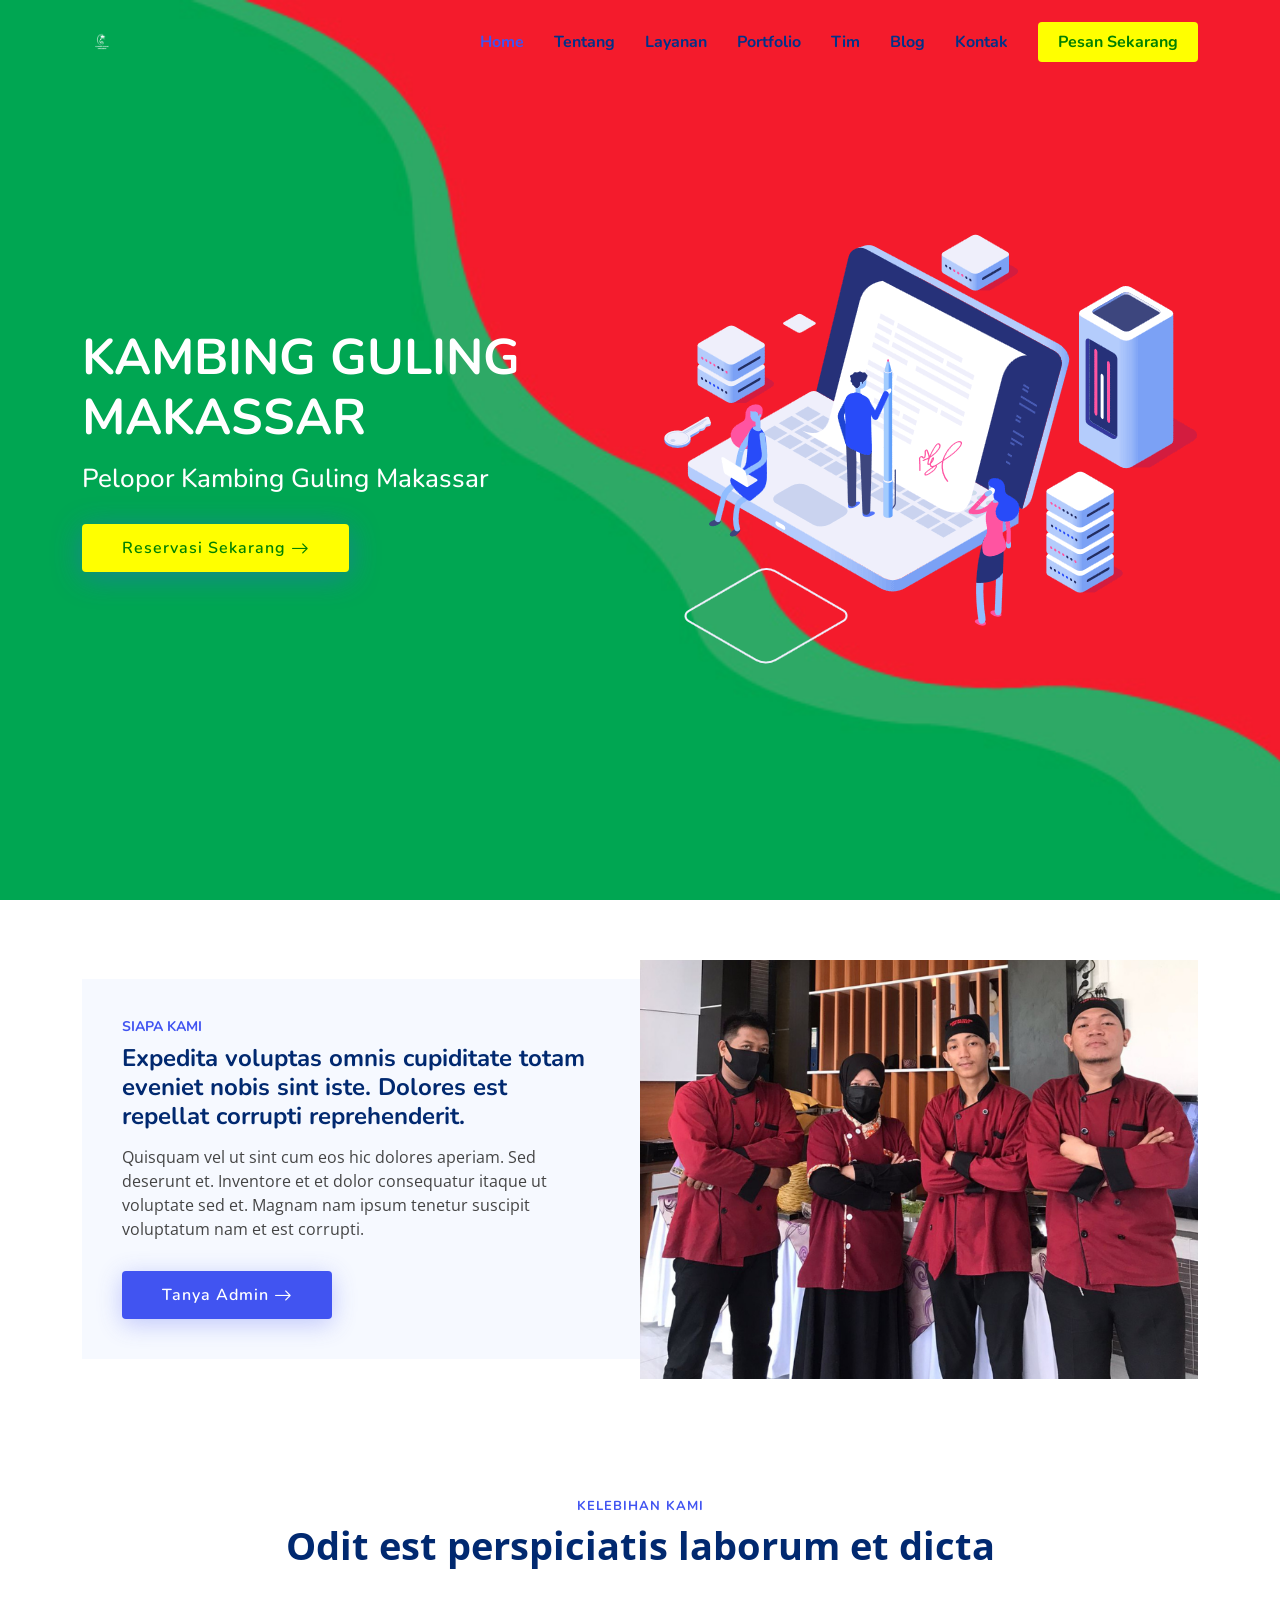
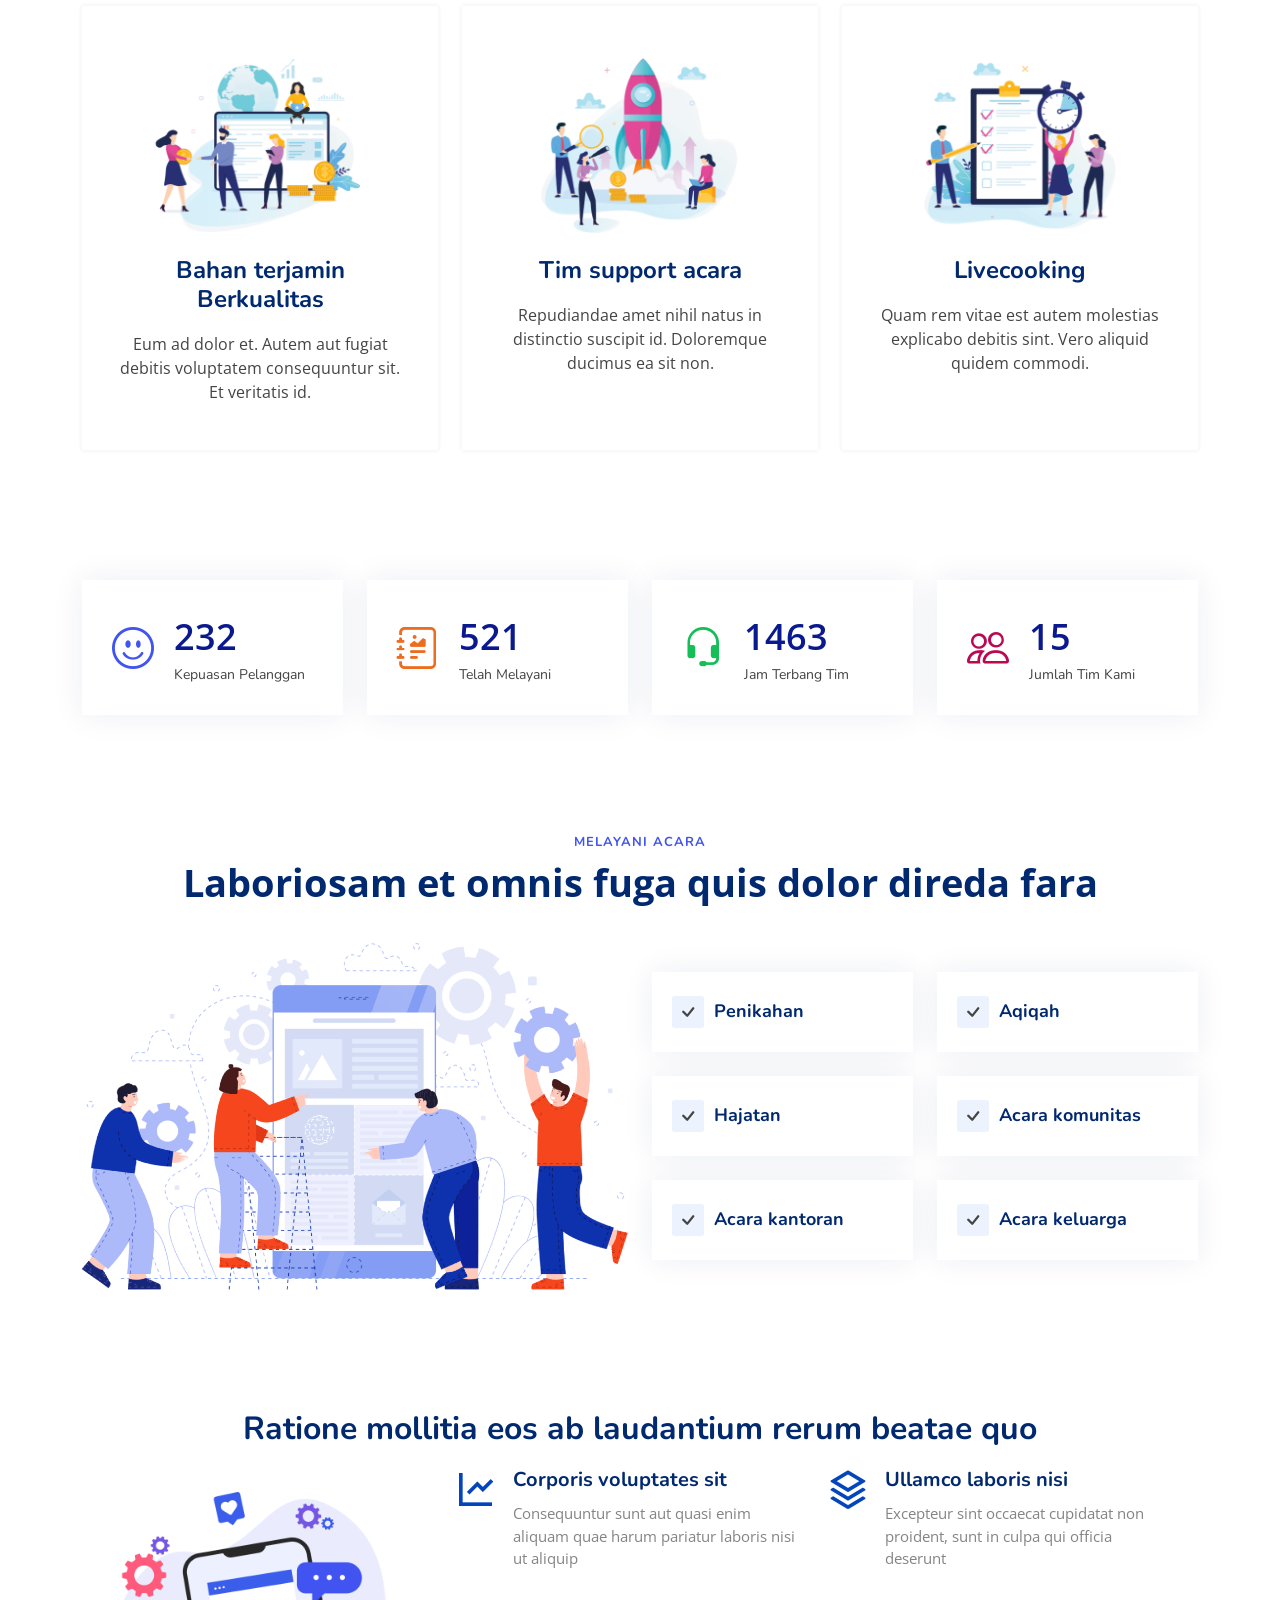
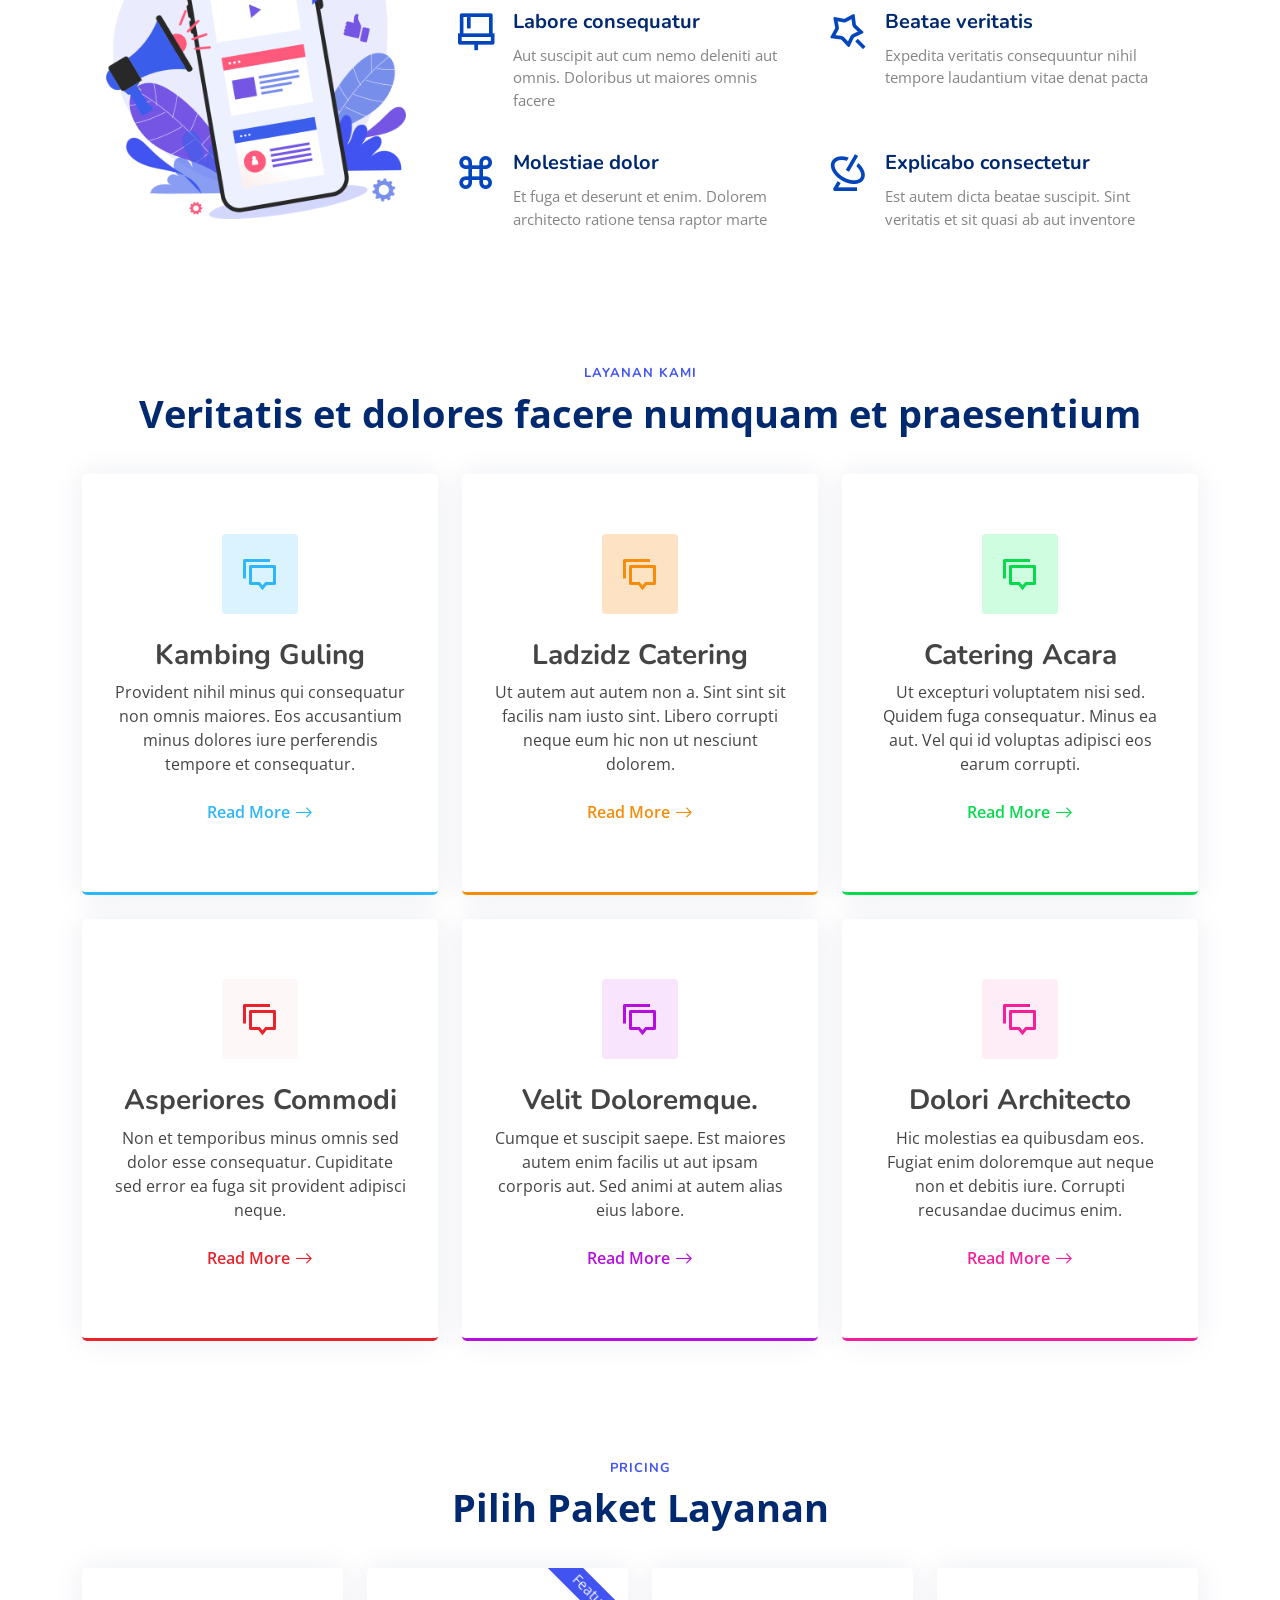
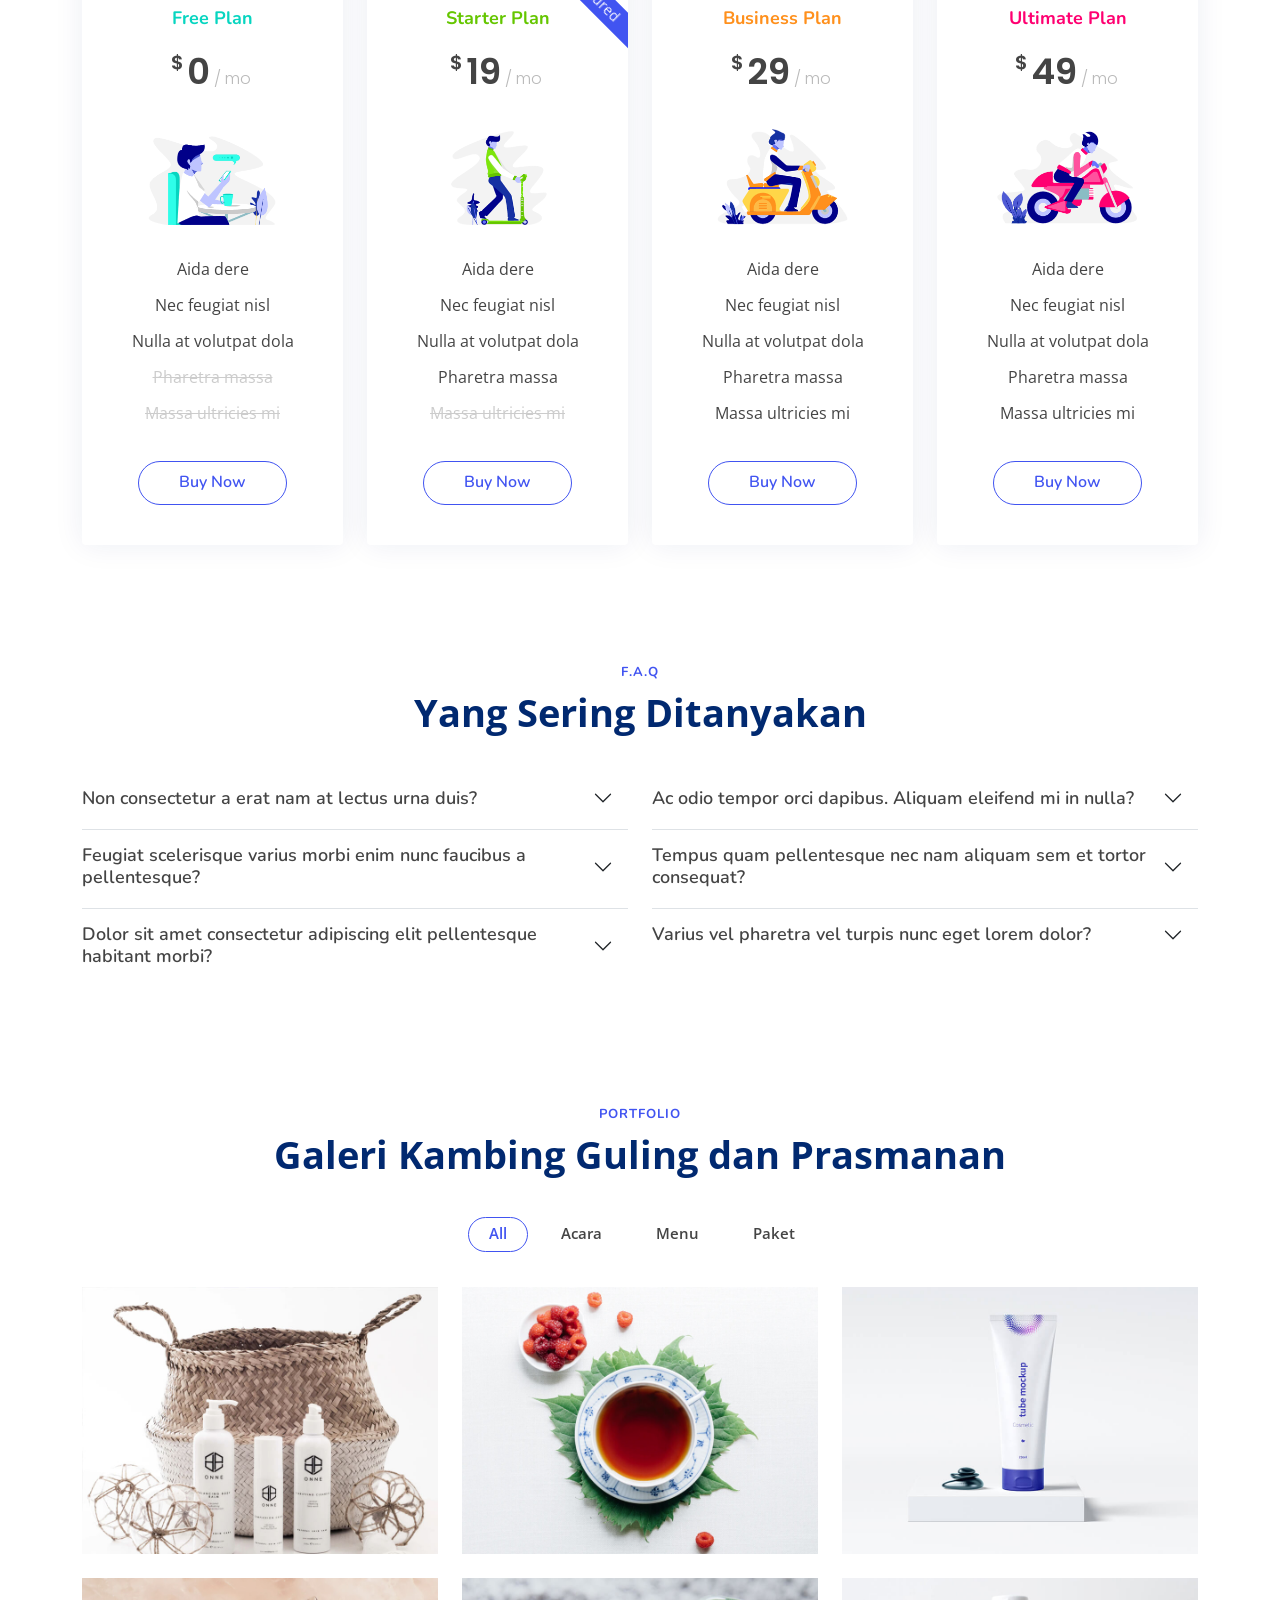
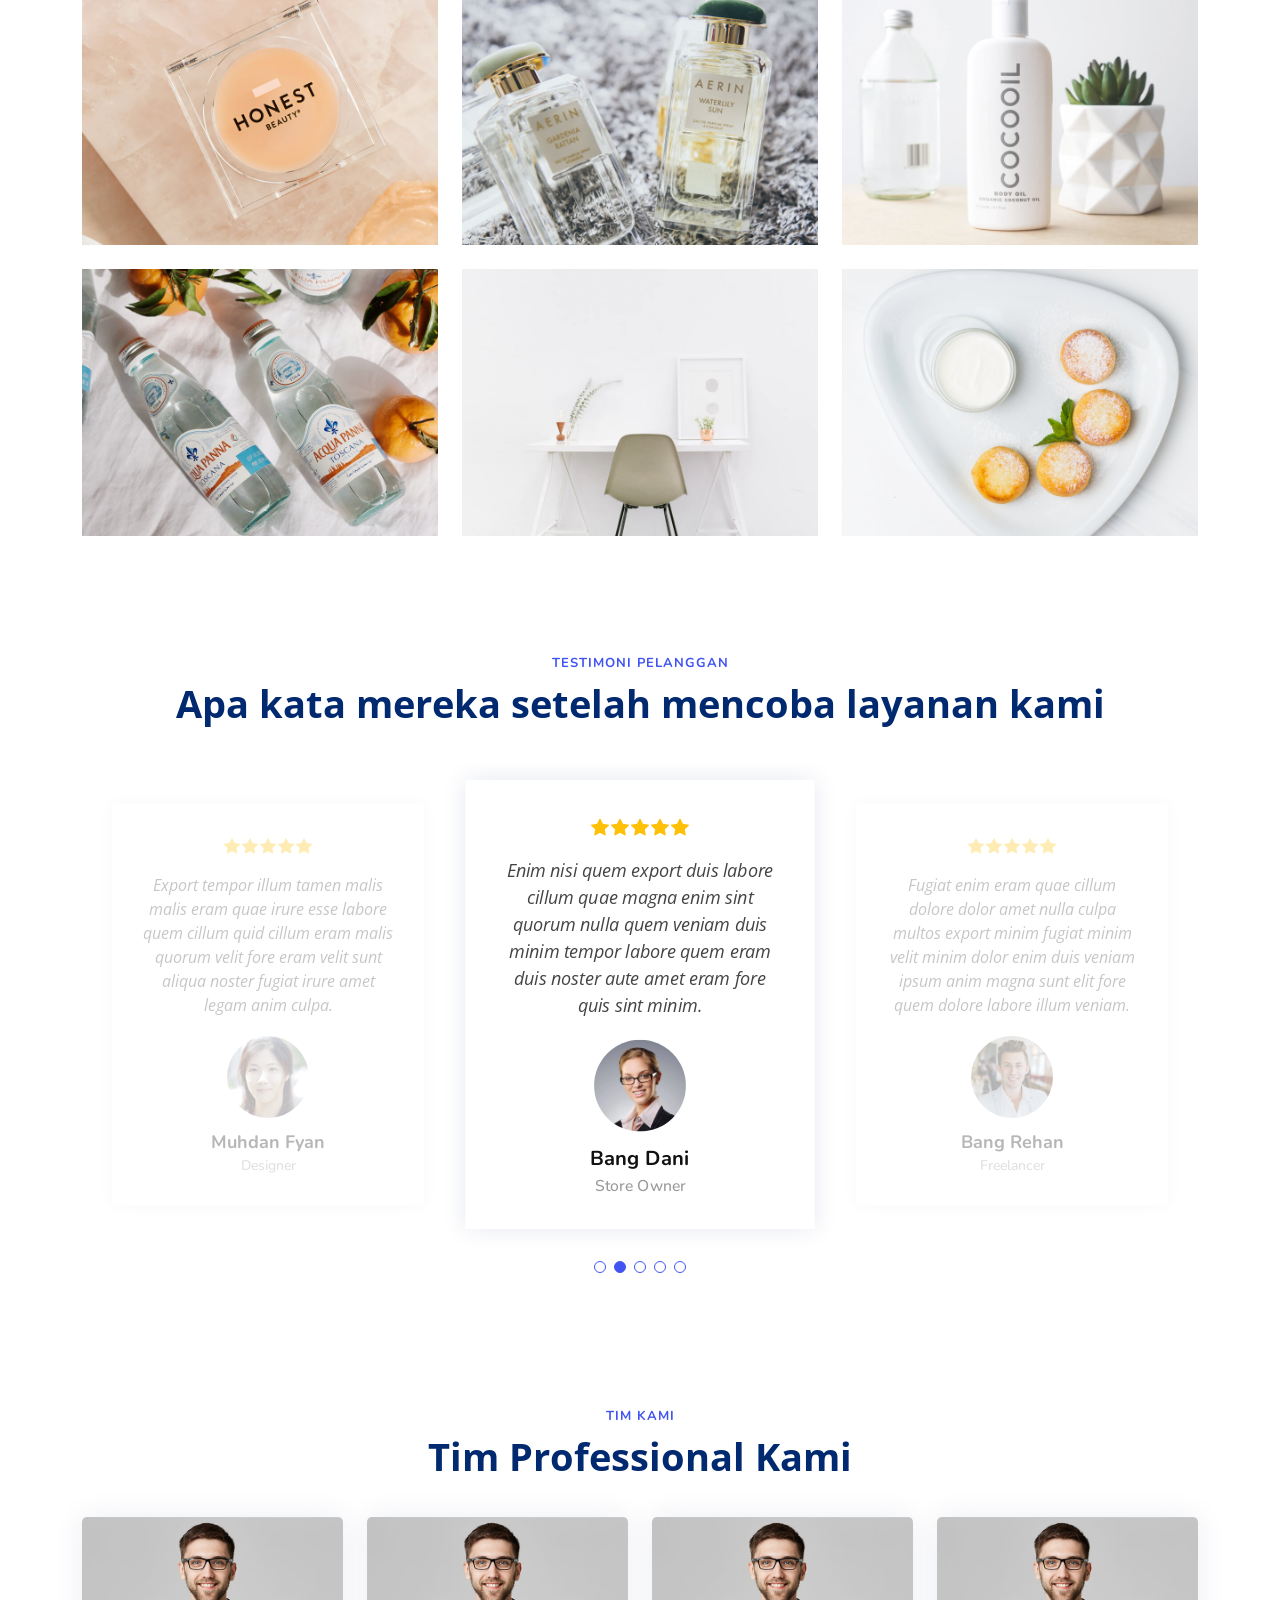
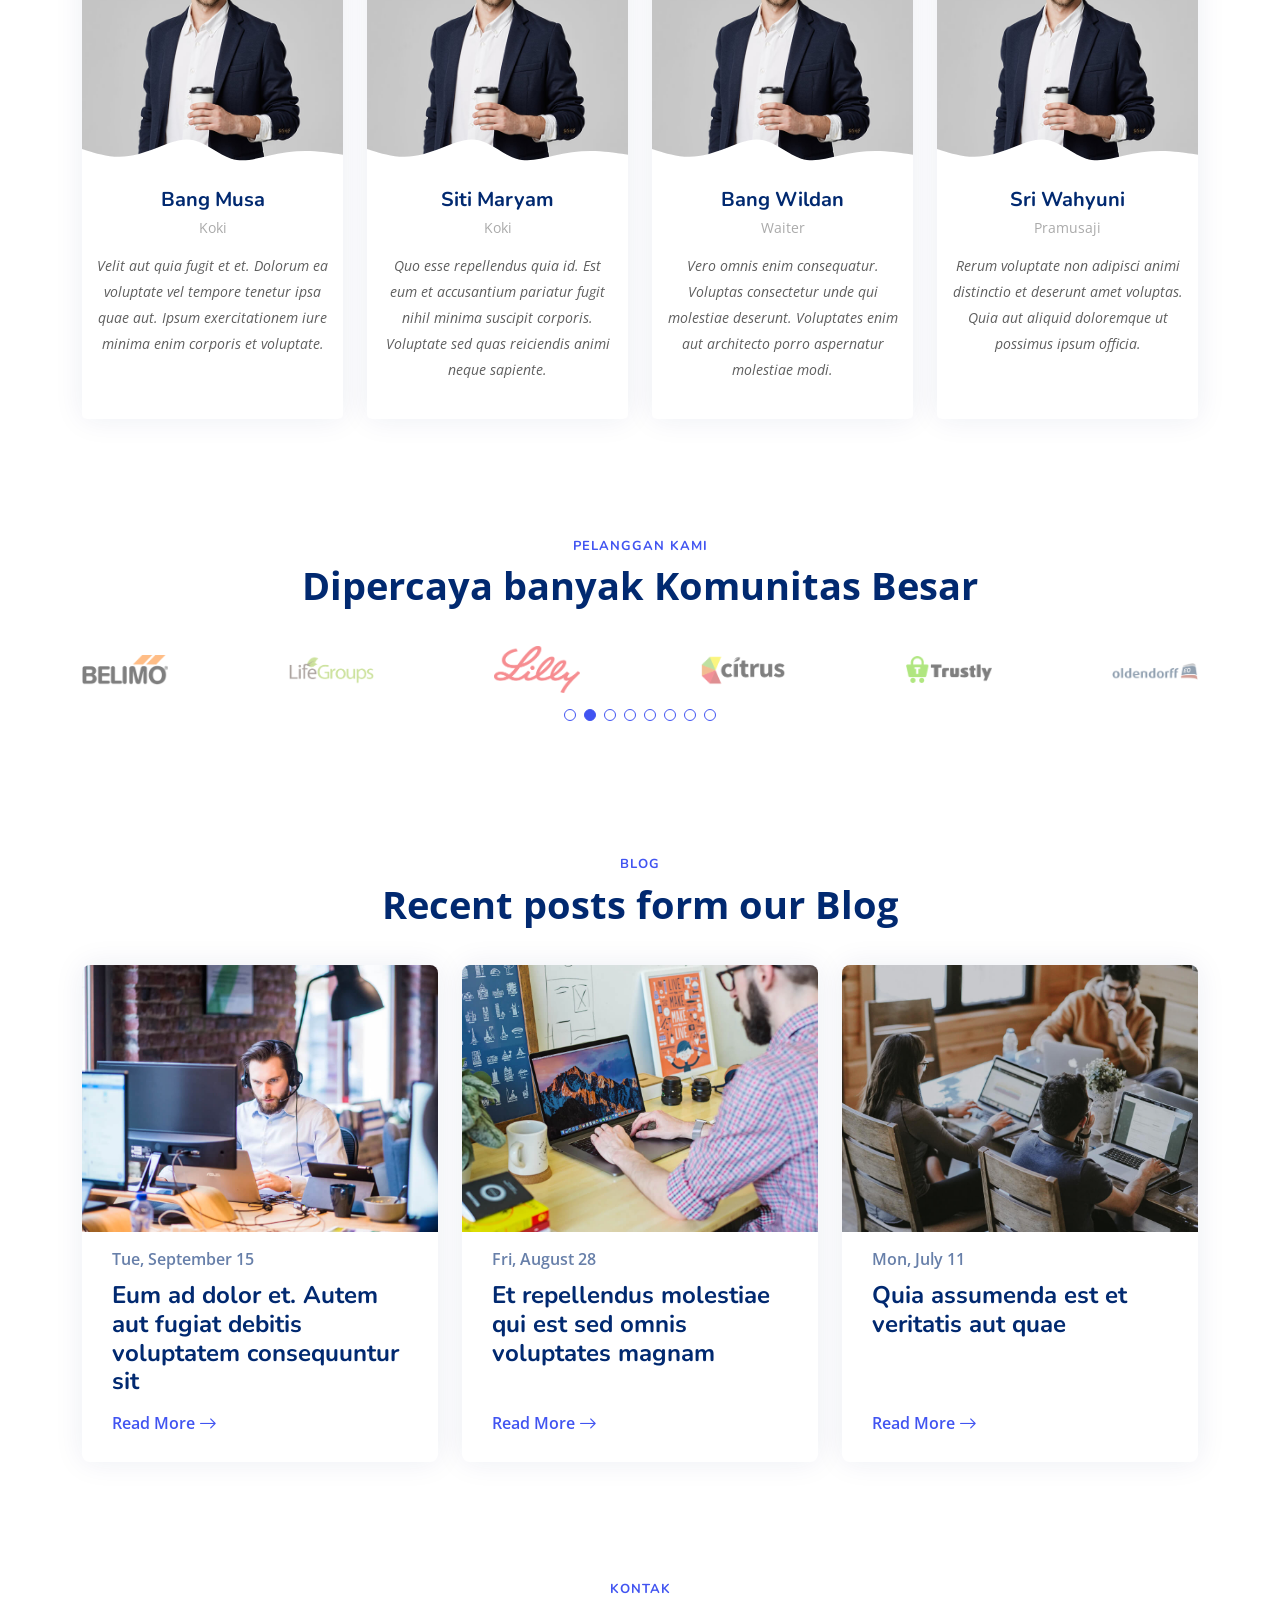
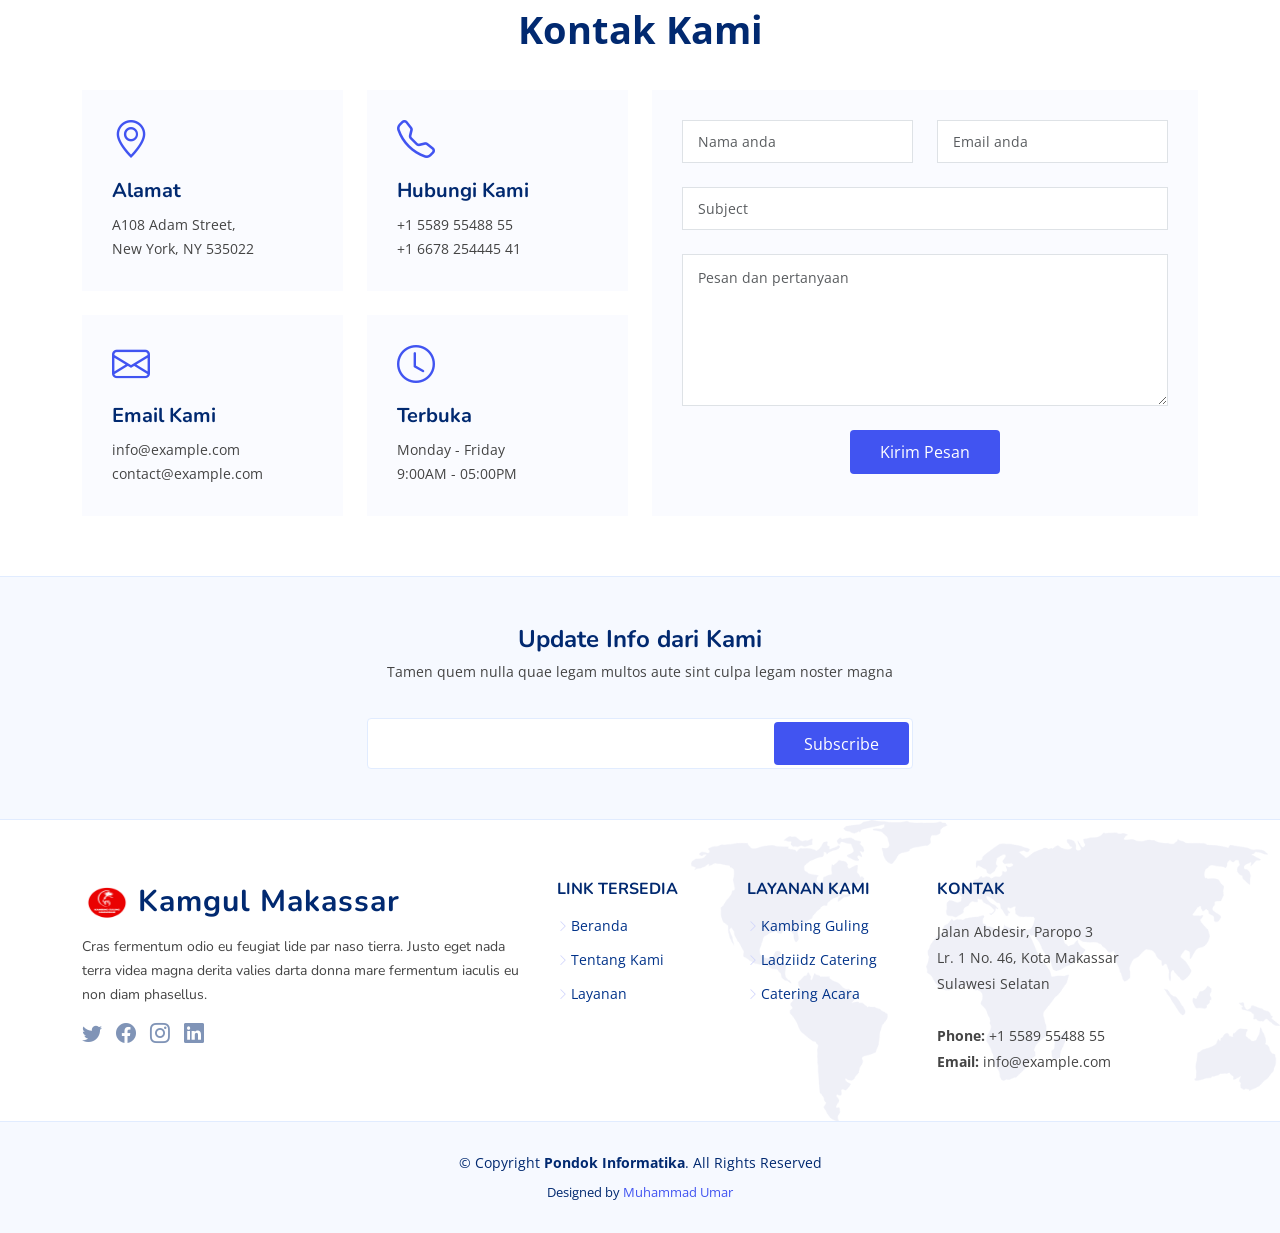
==== commit 46719693: "ubah text copywriting konten" ====
--- a/index.html
+++ b/index.html
@@ -151,7 +151,7 @@
               </p>
               <div class="text-center text-lg-start">
                 <a href="#" class="btn-read-more d-inline-flex align-items-center justify-content-center align-self-center">
-                  <span>Read More</span>
+                  <span>Tanya Admin</span>
                   <i class="bi bi-arrow-right"></i>
                 </a>
               </div>
@@ -182,7 +182,7 @@
           <div class="col-lg-4" data-aos="fade-up" data-aos-delay="200">
             <div class="box">
               <img src="assets/img/values-1.png" class="img-fluid" alt="">
-              <h3>Ad cupiditate sed est odio</h3>
+              <h3>Bahan terjamin Berkualitas</h3>
               <p>Eum ad dolor et. Autem aut fugiat debitis voluptatem consequuntur sit. Et veritatis id.</p>
             </div>
           </div>
@@ -190,7 +190,7 @@
           <div class="col-lg-4 mt-4 mt-lg-0" data-aos="fade-up" data-aos-delay="400">
             <div class="box">
               <img src="assets/img/values-2.png" class="img-fluid" alt="">
-              <h3>Voluptatem voluptatum alias</h3>
+              <h3>Tim support acara</h3>
               <p>Repudiandae amet nihil natus in distinctio suscipit id. Doloremque ducimus ea sit non.</p>
             </div>
           </div>
@@ -198,7 +198,7 @@
           <div class="col-lg-4 mt-4 mt-lg-0" data-aos="fade-up" data-aos-delay="600">
             <div class="box">
               <img src="assets/img/values-3.png" class="img-fluid" alt="">
-              <h3>Fugit cupiditate alias nobis.</h3>
+              <h3>Livecooking</h3>
               <p>Quam rem vitae est autem molestias explicabo debitis sint. Vero aliquid quidem commodi.</p>
             </div>
           </div>
@@ -220,7 +220,7 @@
               <i class="bi bi-emoji-smile"></i>
               <div>
                 <span data-purecounter-start="0" data-purecounter-end="232" data-purecounter-duration="1" class="purecounter"></span>
-                <p>Happy Clients</p>
+                <p>Kepuasan Pelanggan</p>
               </div>
             </div>
           </div>
@@ -230,7 +230,7 @@
               <i class="bi bi-journal-richtext" style="color: #ee6c20;"></i>
               <div>
                 <span data-purecounter-start="0" data-purecounter-end="521" data-purecounter-duration="1" class="purecounter"></span>
-                <p>Projects</p>
+                <p>Telah Melayani</p>
               </div>
             </div>
           </div>
@@ -240,7 +240,7 @@
               <i class="bi bi-headset" style="color: #15be56;"></i>
               <div>
                 <span data-purecounter-start="0" data-purecounter-end="1463" data-purecounter-duration="1" class="purecounter"></span>
-                <p>Hours Of Support</p>
+                <p>Jam Terbang Tim</p>
               </div>
             </div>
           </div>
@@ -250,7 +250,7 @@
               <i class="bi bi-people" style="color: #bb0852;"></i>
               <div>
                 <span data-purecounter-start="0" data-purecounter-end="15" data-purecounter-duration="1" class="purecounter"></span>
-                <p>Hard Workers</p>
+                <p>Jumlah Tim Kami</p>
               </div>
             </div>
           </div>
@@ -266,7 +266,7 @@
       <div class="container" data-aos="fade-up">
 
         <header class="section-header">
-          <h2>Fitur</h2>
+          <h2>Melayani Acara</h2>
           <p>Laboriosam et omnis fuga quis dolor direda fara</p>
         </header>
 
@@ -282,42 +282,42 @@
               <div class="col-md-6" data-aos="zoom-out" data-aos-delay="200">
                 <div class="feature-box d-flex align-items-center">
                   <i class="bi bi-check"></i>
-                  <h3>Eos aspernatur rem</h3>
+                  <h3>Penikahan</h3>
                 </div>
               </div>
 
               <div class="col-md-6" data-aos="zoom-out" data-aos-delay="300">
                 <div class="feature-box d-flex align-items-center">
                   <i class="bi bi-check"></i>
-                  <h3>Facilis neque ipsa</h3>
+                  <h3>Aqiqah</h3>
                 </div>
               </div>
 
               <div class="col-md-6" data-aos="zoom-out" data-aos-delay="400">
                 <div class="feature-box d-flex align-items-center">
                   <i class="bi bi-check"></i>
-                  <h3>Volup amet voluptas</h3>
+                  <h3>Hajatan</h3>
                 </div>
               </div>
 
               <div class="col-md-6" data-aos="zoom-out" data-aos-delay="500">
                 <div class="feature-box d-flex align-items-center">
                   <i class="bi bi-check"></i>
-                  <h3>Rerum omnis sint</h3>
+                  <h3>Acara komunitas</h3>
                 </div>
               </div>
 
               <div class="col-md-6" data-aos="zoom-out" data-aos-delay="600">
                 <div class="feature-box d-flex align-items-center">
                   <i class="bi bi-check"></i>
-                  <h3>Alias possimus</h3>
+                  <h3>Acara kantoran</h3>
                 </div>
               </div>
 
               <div class="col-md-6" data-aos="zoom-out" data-aos-delay="700">
                 <div class="feature-box d-flex align-items-center">
                   <i class="bi bi-check"></i>
-                  <h3>Repellendus mollitia</h3>
+                  <h3>Acara keluarga</h3>
                 </div>
               </div>
 
@@ -414,7 +414,7 @@
           <div class="col-lg-4 col-md-6" data-aos="fade-up" data-aos-delay="200">
             <div class="service-box blue">
               <i class="ri-discuss-line icon"></i>
-              <h3>Nesciunt Mete</h3>
+              <h3>Kambing Guling</h3>
               <p>Provident nihil minus qui consequatur non omnis maiores. Eos accusantium minus dolores iure perferendis tempore et consequatur.</p>
               <a href="#" class="read-more"><span>Read More</span> <i class="bi bi-arrow-right"></i></a>
             </div>
@@ -423,7 +423,7 @@
           <div class="col-lg-4 col-md-6" data-aos="fade-up" data-aos-delay="300">
             <div class="service-box orange">
               <i class="ri-discuss-line icon"></i>
-              <h3>Eosle Commodi</h3>
+              <h3>Ladzidz Catering</h3>
               <p>Ut autem aut autem non a. Sint sint sit facilis nam iusto sint. Libero corrupti neque eum hic non ut nesciunt dolorem.</p>
               <a href="#" class="read-more"><span>Read More</span> <i class="bi bi-arrow-right"></i></a>
             </div>
@@ -432,7 +432,7 @@
           <div class="col-lg-4 col-md-6" data-aos="fade-up" data-aos-delay="400">
             <div class="service-box green">
               <i class="ri-discuss-line icon"></i>
-              <h3>Ledo Markt</h3>
+              <h3>Catering Acara</h3>
               <p>Ut excepturi voluptatem nisi sed. Quidem fuga consequatur. Minus ea aut. Vel qui id voluptas adipisci eos earum corrupti.</p>
               <a href="#" class="read-more"><span>Read More</span> <i class="bi bi-arrow-right"></i></a>
             </div>
@@ -478,7 +478,7 @@
 
         <header class="section-header">
           <h2>Pricing</h2>
-          <p>Paket yang Tersedia</p>
+          <p>Pilih Paket Layanan</p>
         </header>
 
         <div class="row gy-4" data-aos="fade-left">
@@ -561,7 +561,7 @@
 
         <header class="section-header">
           <h2>F.A.Q</h2>
-          <p>Frequently Asked Questions</p>
+          <p>Yang Sering Ditanyakan</p>
         </header>
 
         <div class="row">
@@ -670,16 +670,16 @@
 
         <header class="section-header">
           <h2>Portfolio</h2>
-          <p>Check our latest work</p>
+          <p>Galeri Kambing Guling dan Prasmanan</p>
         </header>
 
         <div class="row" data-aos="fade-up" data-aos-delay="100">
           <div class="col-lg-12 d-flex justify-content-center">
             <ul id="portfolio-flters">
               <li data-filter="*" class="filter-active">All</li>
-              <li data-filter=".filter-app">App</li>
-              <li data-filter=".filter-card">Card</li>
-              <li data-filter=".filter-web">Web</li>
+              <li data-filter=".filter-app">Acara</li>
+              <li data-filter=".filter-card">Menu</li>
+              <li data-filter=".filter-web">Paket</li>
             </ul>
           </div>
         </div>
@@ -822,10 +822,9 @@
     <section id="testimonials" class="testimonials">
 
       <div class="container" data-aos="fade-up">
-
         <header class="section-header">
-          <h2>Testimonials</h2>
-          <p>What they are saying about us</p>
+          <h2>Testimoni Pelanggan</h2>
+          <p>Apa kata mereka setelah mencoba layanan kami</p>
         </header>
 
         <div class="testimonials-slider swiper" data-aos="fade-up" data-aos-delay="200">
@@ -841,7 +840,7 @@
                 </p>
                 <div class="profile mt-auto">
                   <img src="assets/img/testimonials/testimonials-1.jpg" class="testimonial-img" alt="">
-                  <h3>Saul Goodman</h3>
+                  <h3>Muhammad Umar</h3>
                   <h4>Ceo &amp; Founder</h4>
                 </div>
               </div>
@@ -857,7 +856,7 @@
                 </p>
                 <div class="profile mt-auto">
                   <img src="assets/img/testimonials/testimonials-2.jpg" class="testimonial-img" alt="">
-                  <h3>Sara Wilsson</h3>
+                  <h3>Muhdan Fyan</h3>
                   <h4>Designer</h4>
                 </div>
               </div>
@@ -873,7 +872,7 @@
                 </p>
                 <div class="profile mt-auto">
                   <img src="assets/img/testimonials/testimonials-3.jpg" class="testimonial-img" alt="">
-                  <h3>Jena Karlis</h3>
+                  <h3>Bang Dani</h3>
                   <h4>Store Owner</h4>
                 </div>
               </div>
@@ -889,7 +888,7 @@
                 </p>
                 <div class="profile mt-auto">
                   <img src="assets/img/testimonials/testimonials-4.jpg" class="testimonial-img" alt="">
-                  <h3>Matt Brandon</h3>
+                  <h3>Bang Rehan</h3>
                   <h4>Freelancer</h4>
                 </div>
               </div>
@@ -905,7 +904,7 @@
                 </p>
                 <div class="profile mt-auto">
                   <img src="assets/img/testimonials/testimonials-5.jpg" class="testimonial-img" alt="">
-                  <h3>John Larson</h3>
+                  <h3>Bang Farhat</h3>
                   <h4>Entrepreneur</h4>
                 </div>
               </div>
@@ -925,8 +924,8 @@
       <div class="container" data-aos="fade-up">
 
         <header class="section-header">
-          <h2>Team</h2>
-          <p>Our hard working team</p>
+          <h2>Tim Kami</h2>
+          <p>Tim Professional Kami</p>
         </header>
 
         <div class="row gy-4">
@@ -934,7 +933,7 @@
           <div class="col-lg-3 col-md-6 d-flex align-items-stretch" data-aos="fade-up" data-aos-delay="100">
             <div class="member">
               <div class="member-img">
-                <img src="assets/img/team/team-1.jpg" class="img-fluid" alt="">
+                <img src="assets/img/team/team-3.jpg" class="img-fluid" alt="">
                 <div class="social">
                   <a href=""><i class="bi bi-twitter"></i></a>
                   <a href=""><i class="bi bi-facebook"></i></a>
@@ -943,8 +942,8 @@
                 </div>
               </div>
               <div class="member-info">
-                <h4>Walter White</h4>
-                <span>Chief Executive Officer</span>
+                <h4>Bang Musa</h4>
+                <span>Koki</span>
                 <p>Velit aut quia fugit et et. Dolorum ea voluptate vel tempore tenetur ipsa quae aut. Ipsum exercitationem iure minima enim corporis et voluptate.</p>
               </div>
             </div>
@@ -953,7 +952,7 @@
           <div class="col-lg-3 col-md-6 d-flex align-items-stretch" data-aos="fade-up" data-aos-delay="200">
             <div class="member">
               <div class="member-img">
-                <img src="assets/img/team/team-2.jpg" class="img-fluid" alt="">
+                <img src="assets/img/team/team-3.jpg" class="img-fluid" alt="">
                 <div class="social">
                   <a href=""><i class="bi bi-twitter"></i></a>
                   <a href=""><i class="bi bi-facebook"></i></a>
@@ -962,8 +961,8 @@
                 </div>
               </div>
               <div class="member-info">
-                <h4>Sarah Jhonson</h4>
-                <span>Product Manager</span>
+                <h4>Siti Maryam</h4>
+                <span>Koki</span>
                 <p>Quo esse repellendus quia id. Est eum et accusantium pariatur fugit nihil minima suscipit corporis. Voluptate sed quas reiciendis animi neque sapiente.</p>
               </div>
             </div>
@@ -981,8 +980,8 @@
                 </div>
               </div>
               <div class="member-info">
-                <h4>William Anderson</h4>
-                <span>CTO</span>
+                <h4>Bang Wildan</h4>
+                <span>Waiter</span>
                 <p>Vero omnis enim consequatur. Voluptas consectetur unde qui molestiae deserunt. Voluptates enim aut architecto porro aspernatur molestiae modi.</p>
               </div>
             </div>
@@ -991,7 +990,7 @@
           <div class="col-lg-3 col-md-6 d-flex align-items-stretch" data-aos="fade-up" data-aos-delay="400">
             <div class="member">
               <div class="member-img">
-                <img src="assets/img/team/team-4.jpg" class="img-fluid" alt="">
+                <img src="assets/img/team/team-3.jpg" class="img-fluid" alt="">
                 <div class="social">
                   <a href=""><i class="bi bi-twitter"></i></a>
                   <a href=""><i class="bi bi-facebook"></i></a>
@@ -1000,8 +999,8 @@
                 </div>
               </div>
               <div class="member-info">
-                <h4>Amanda Jepson</h4>
-                <span>Accountant</span>
+                <h4>Sri Wahyuni</h4>
+                <span>Pramusaji</span>
                 <p>Rerum voluptate non adipisci animi distinctio et deserunt amet voluptas. Quia aut aliquid doloremque ut possimus ipsum officia.</p>
               </div>
             </div>
@@ -1019,8 +1018,8 @@
       <div class="container" data-aos="fade-up">
 
         <header class="section-header">
-          <h2>Our Clients</h2>
-          <p>Temporibus omnis officia</p>
+          <h2>Pelanggan Kami</h2>
+          <p>Dipercaya banyak Komunitas Besar</p>
         </header>
 
         <div class="clients-slider swiper">
@@ -1103,28 +1102,28 @@
               <div class="col-md-6">
                 <div class="info-box">
                   <i class="bi bi-geo-alt"></i>
-                  <h3>Address</h3>
+                  <h3>Alamat</h3>
                   <p>A108 Adam Street,<br>New York, NY 535022</p>
                 </div>
               </div>
               <div class="col-md-6">
                 <div class="info-box">
                   <i class="bi bi-telephone"></i>
-                  <h3>Call Us</h3>
+                  <h3>Hubungi Kami</h3>
                   <p>+1 5589 55488 55<br>+1 6678 254445 41</p>
                 </div>
               </div>
               <div class="col-md-6">
                 <div class="info-box">
                   <i class="bi bi-envelope"></i>
-                  <h3>Email Us</h3>
+                  <h3>Email Kami</h3>
                   <p>info@example.com<br>contact@example.com</p>
                 </div>
               </div>
               <div class="col-md-6">
                 <div class="info-box">
                   <i class="bi bi-clock"></i>
-                  <h3>Open Hours</h3>
+                  <h3>Terbuka</h3>
                   <p>Monday - Friday<br>9:00AM - 05:00PM</p>
                 </div>
               </div>
@@ -1137,11 +1136,11 @@
               <div class="row gy-4">
 
                 <div class="col-md-6">
-                  <input type="text" name="name" class="form-control" placeholder="Your Name" required>
+                  <input type="text" name="name" class="form-control" placeholder="Nama anda" required>
                 </div>
 
                 <div class="col-md-6 ">
-                  <input type="email" class="form-control" name="email" placeholder="Your Email" required>
+                  <input type="email" class="form-control" name="email" placeholder="Email anda" required>
                 </div>
 
                 <div class="col-md-12">
@@ -1149,7 +1148,7 @@
                 </div>
 
                 <div class="col-md-12">
-                  <textarea class="form-control" name="message" rows="6" placeholder="Message" required></textarea>
+                  <textarea class="form-control" name="message" rows="6" placeholder="Pesan dan pertanyaan" required></textarea>
                 </div>
 
                 <div class="col-md-12 text-center">
@@ -1157,7 +1156,7 @@
                   <div class="error-message"></div>
                   <div class="sent-message">Your message has been sent. Thank you!</div>
 
-                  <button type="submit">Send Message</button>
+                  <button type="submit">Kirim Pesan</button>
                 </div>
 
               </div>
@@ -1180,7 +1179,7 @@
       <div class="container">
         <div class="row justify-content-center">
           <div class="col-lg-12 text-center">
-            <h4>Our Newsletter</h4>
+            <h4>Update Info dari Kami</h4>
             <p>Tamen quem nulla quae legam multos aute sint culpa legam noster magna</p>
           </div>
           <div class="col-lg-6">
@@ -1234,9 +1233,9 @@
           <div class="col-lg-3 col-md-12 footer-contact text-center text-md-start">
             <h4>Kontak</h4>
             <p>
-              A108 Adam Street <br>
-              New York, NY 535022<br>
-              United States <br><br>
+               Jalan Abdesir, Paropo 3<br>
+               Lr. 1 No. 46, Kota Makassar<br>
+              Sulawesi Selatan <br><br>
               <strong>Phone:</strong> +1 5589 55488 55<br>
               <strong>Email:</strong> info@example.com<br>
             </p>
@@ -1256,7 +1255,7 @@
         <!-- You can delete the links only if you purchased the pro version. -->
         <!-- Licensing information: https://bootstrapmade.com/license/ -->
         <!-- Purchase the pro version with working PHP/AJAX contact form: https://bootstrapmade.com/flexstart-bootstrap-startup-template/ -->
-        Designed by <a href="https://bootstrapmade.com/">Muhammad Umar</a>
+        Designed by <a href="#">Muhammad Umar</a>
       </div>
     </div>
   </footer><!-- End Footer -->
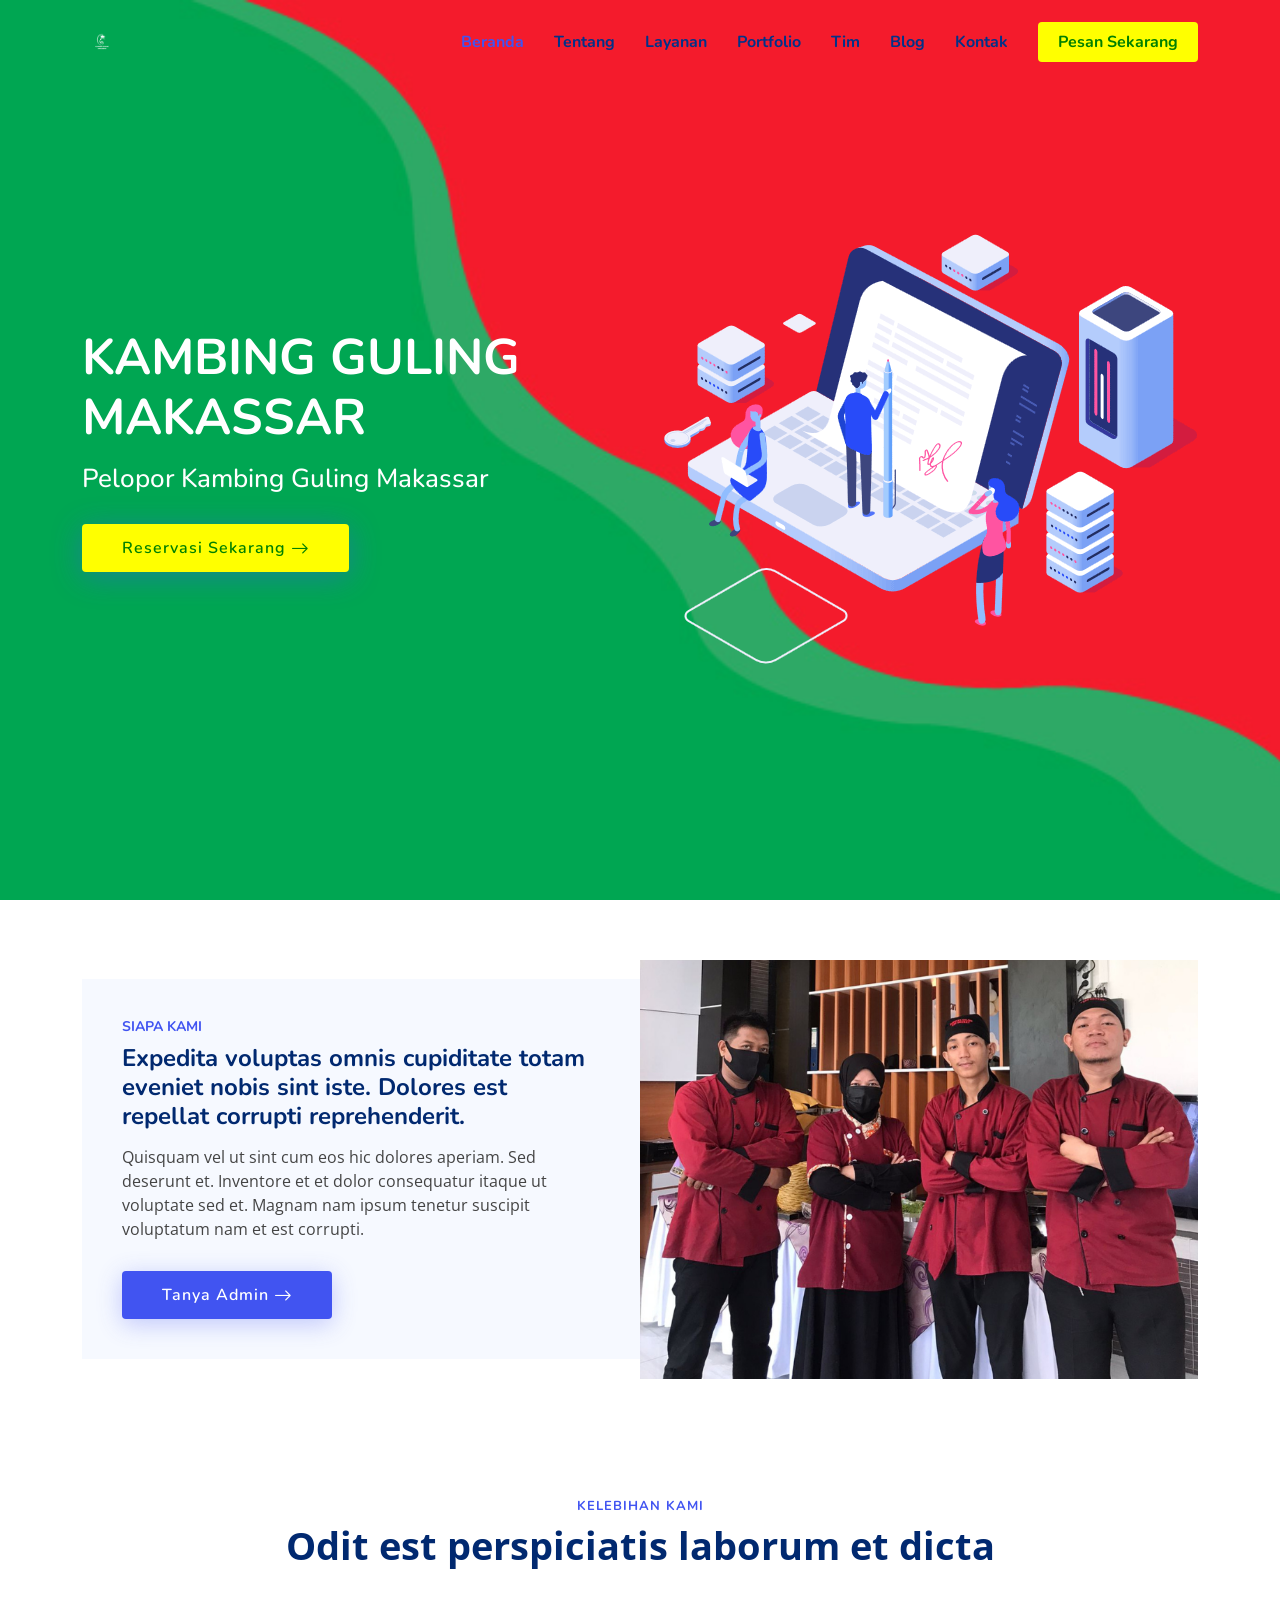
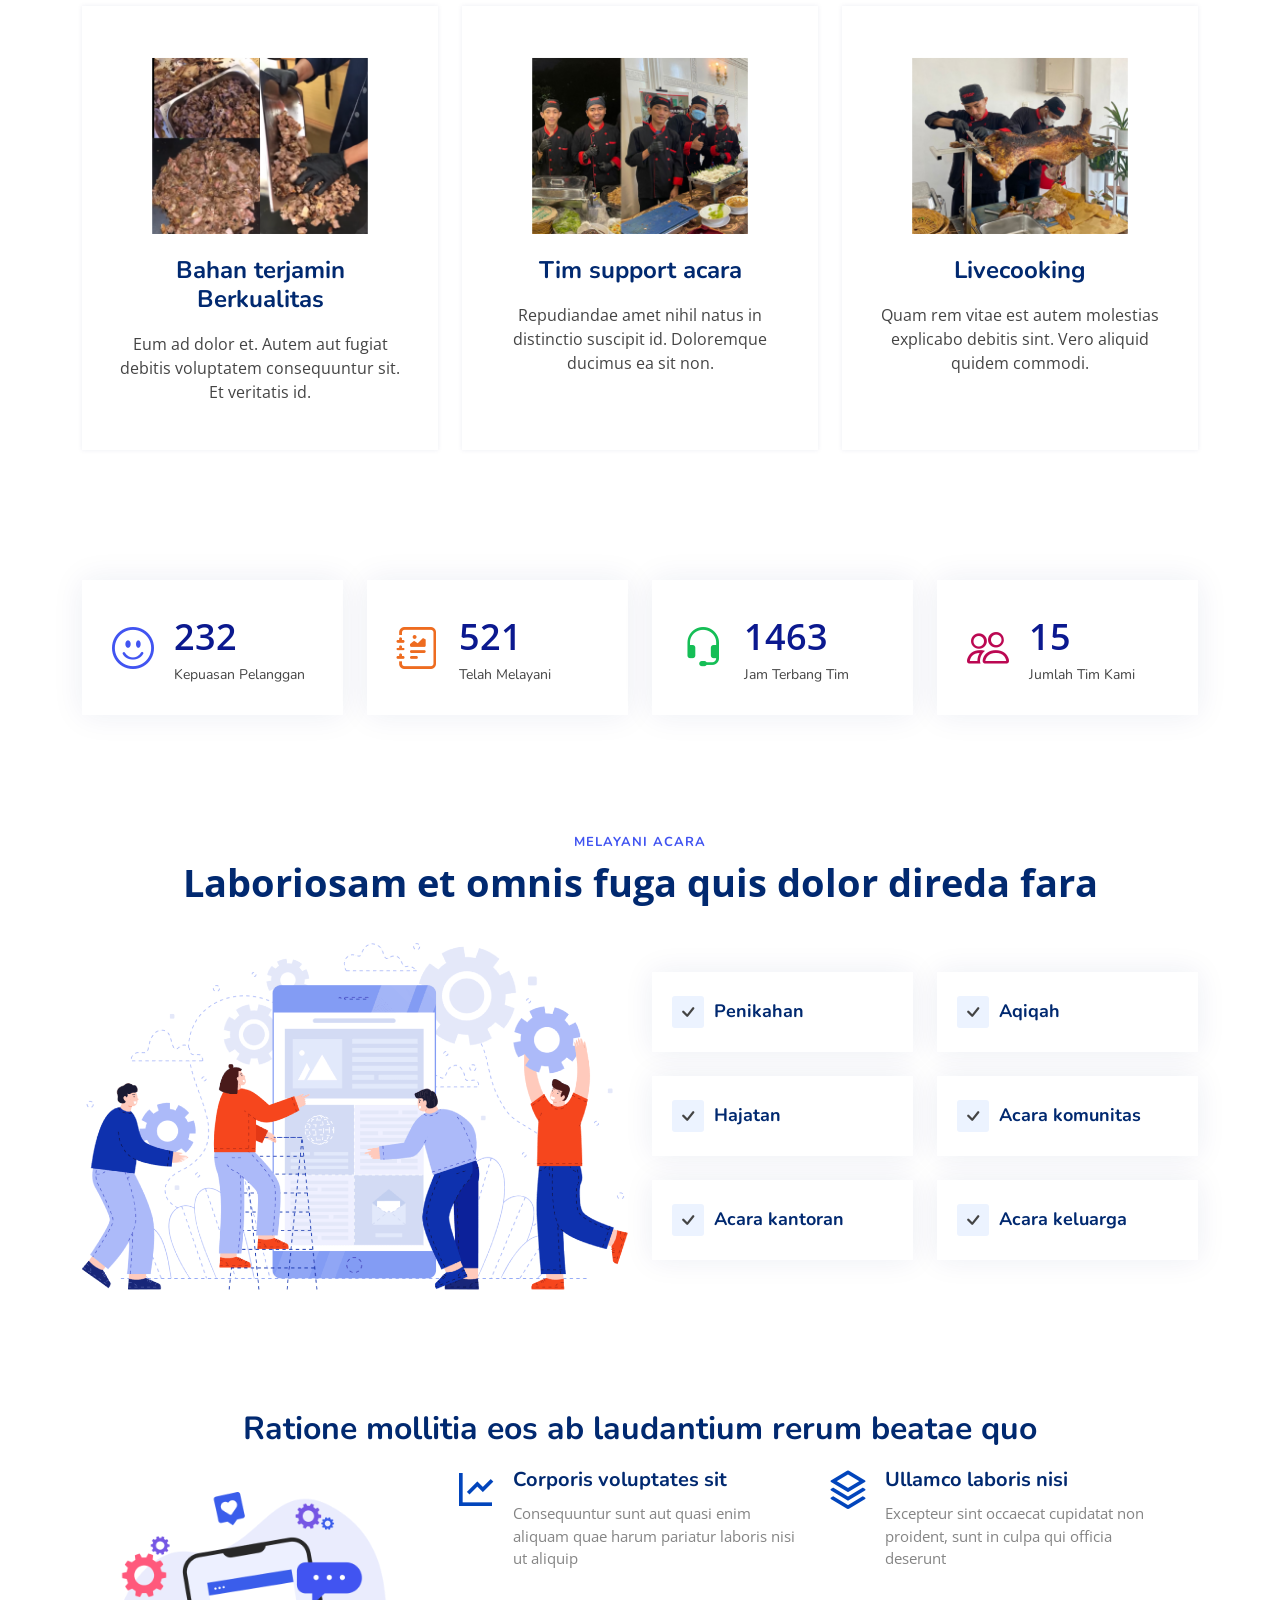
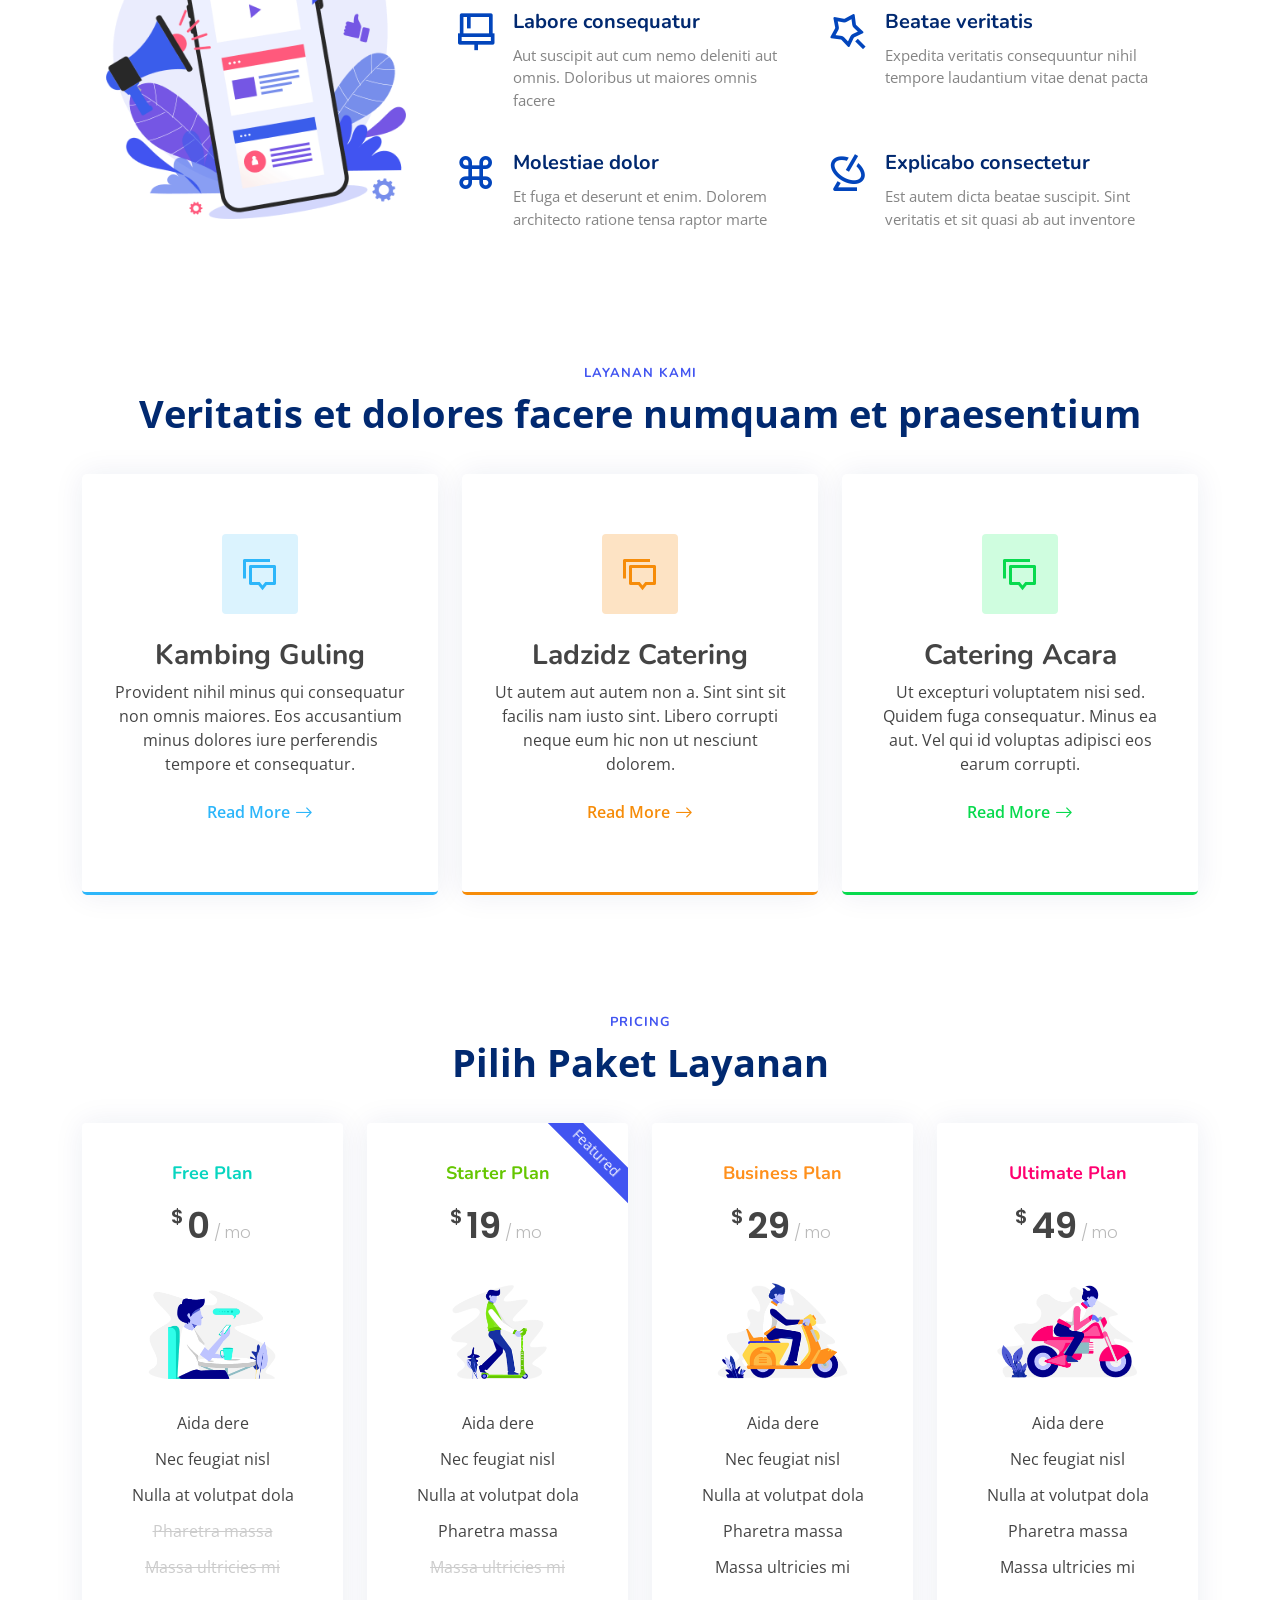
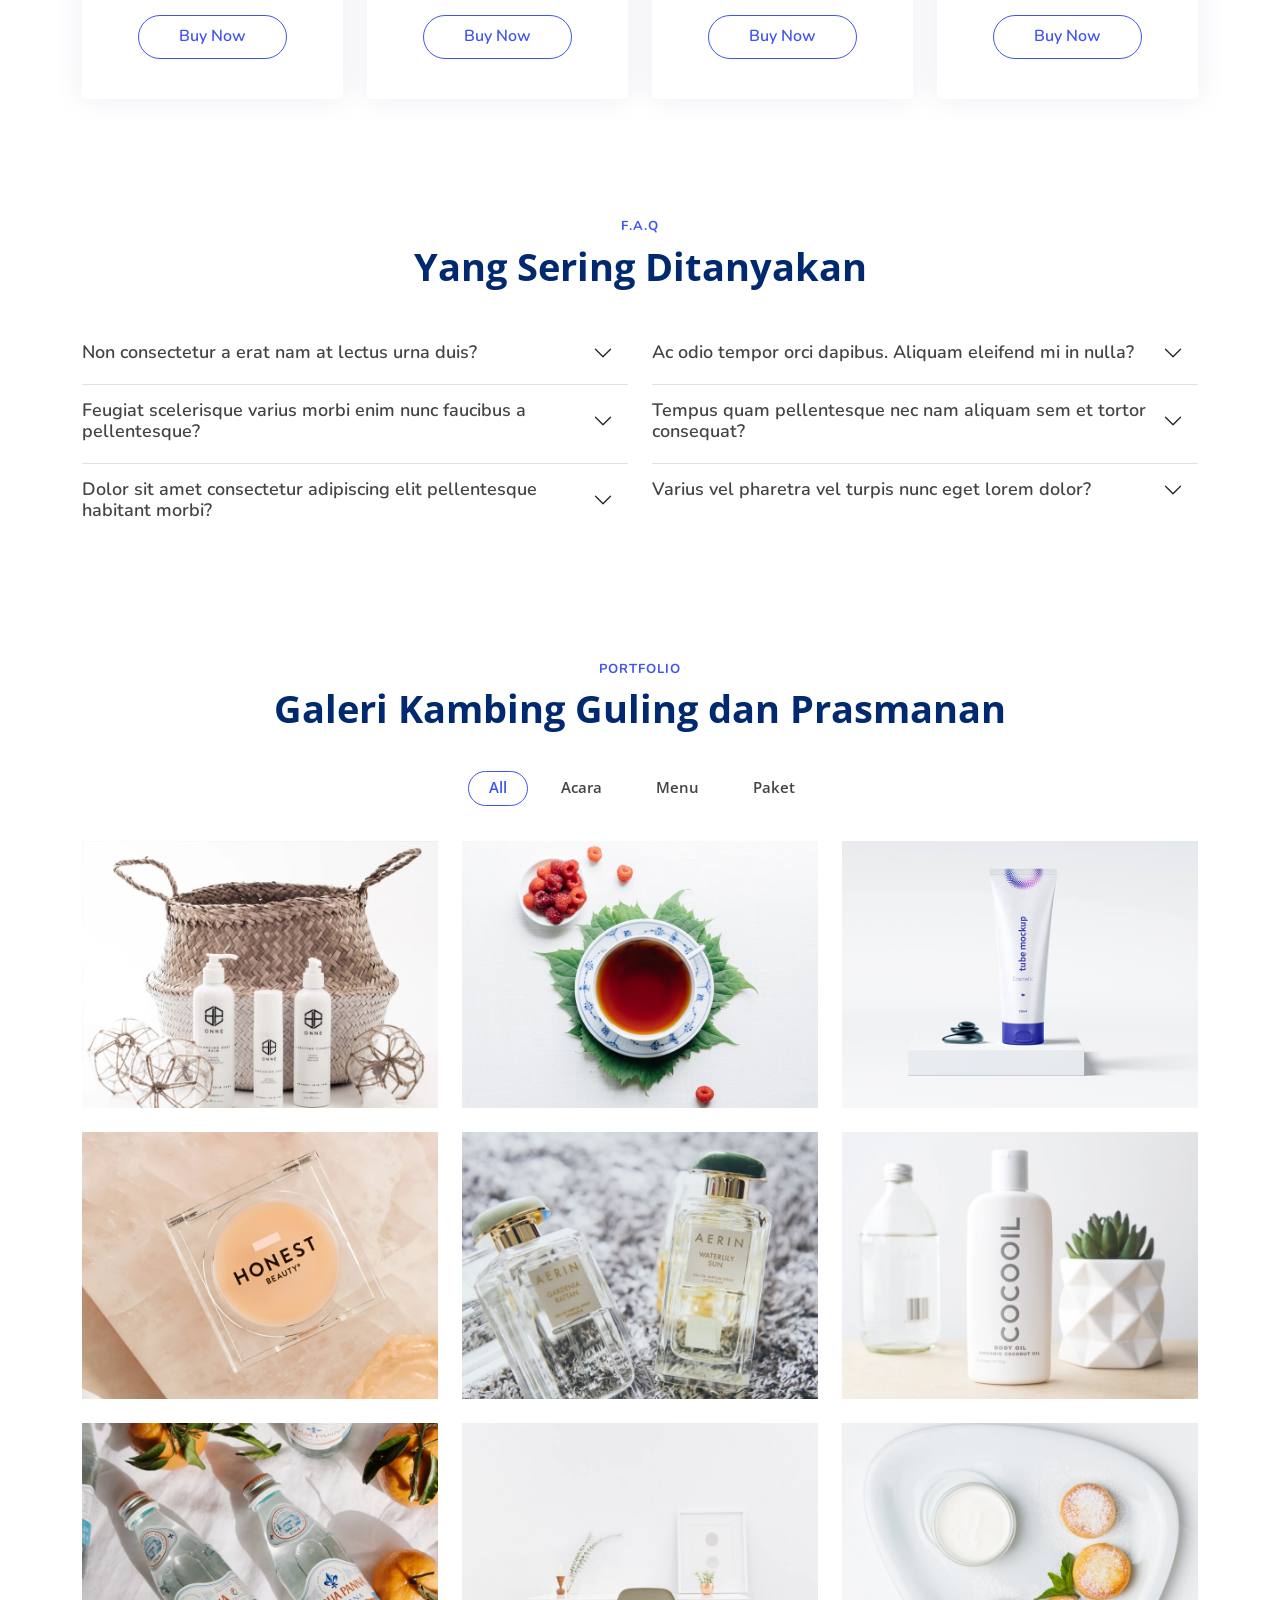
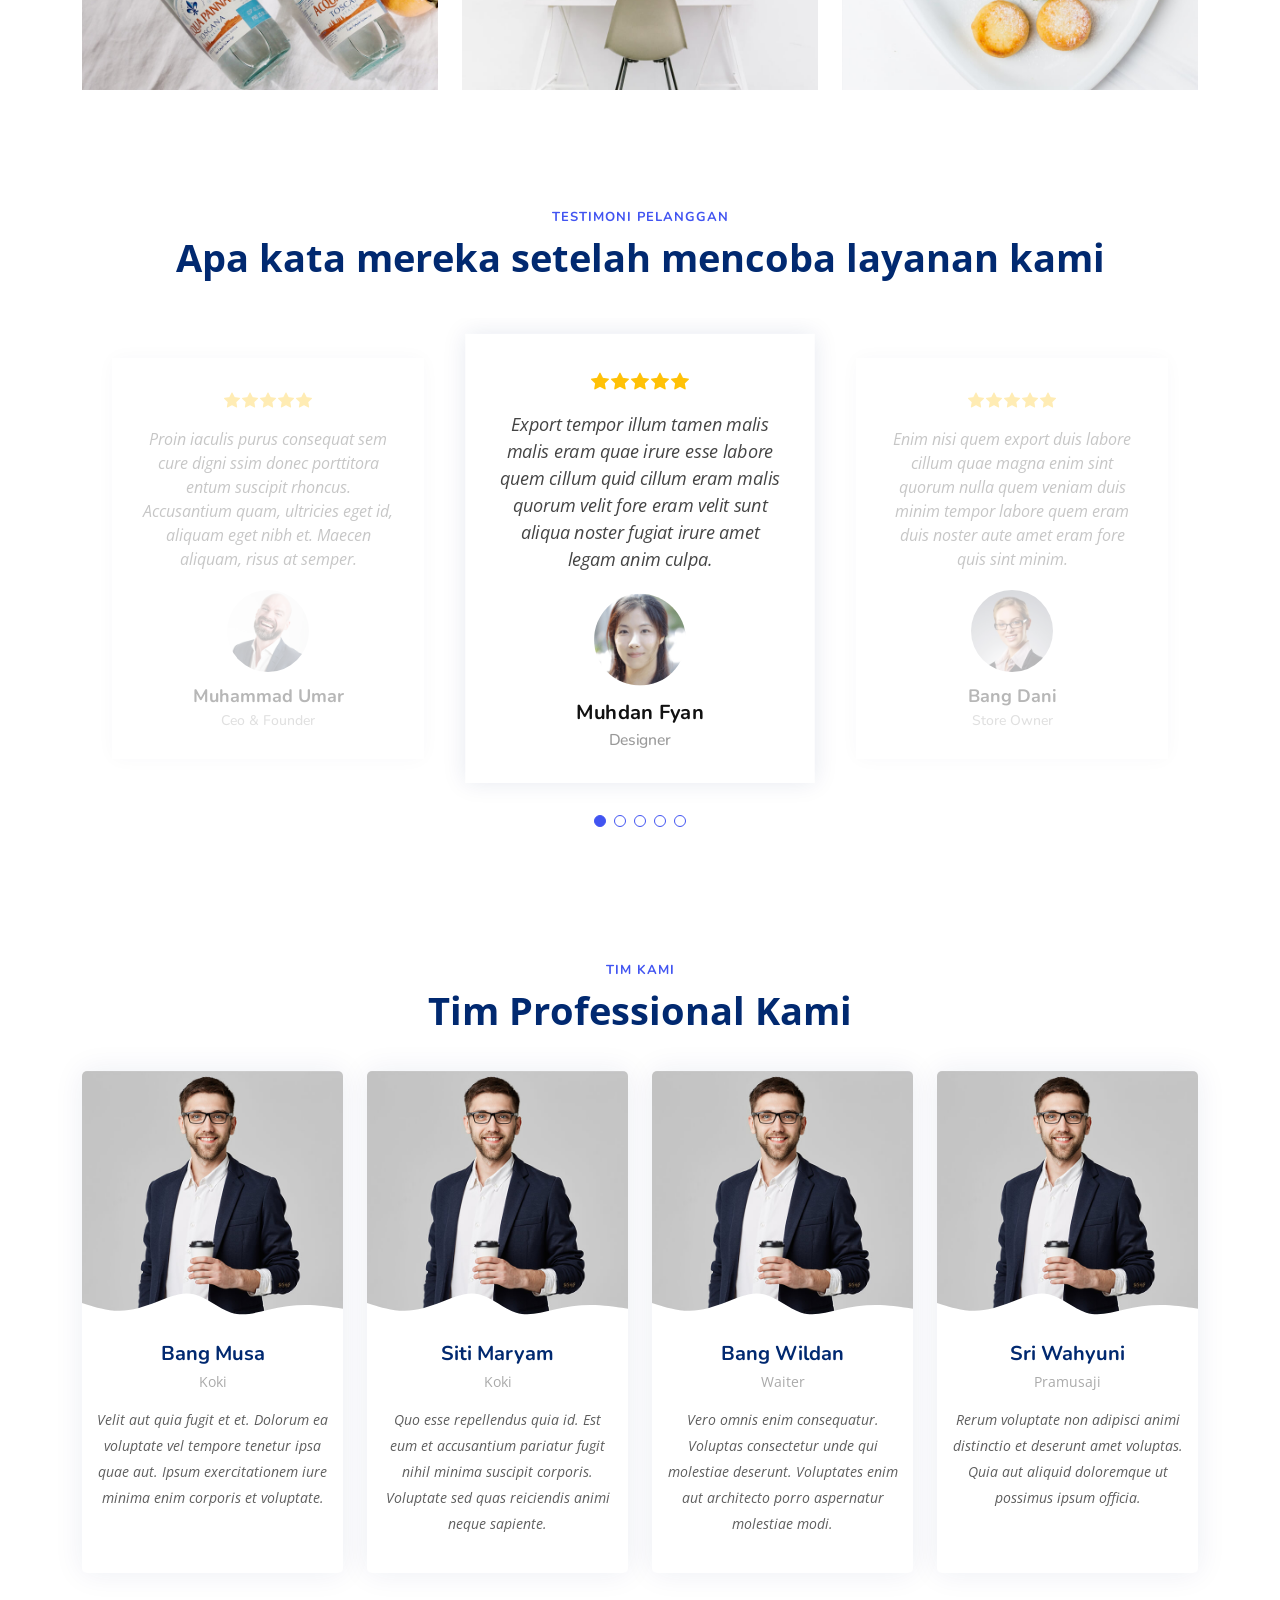
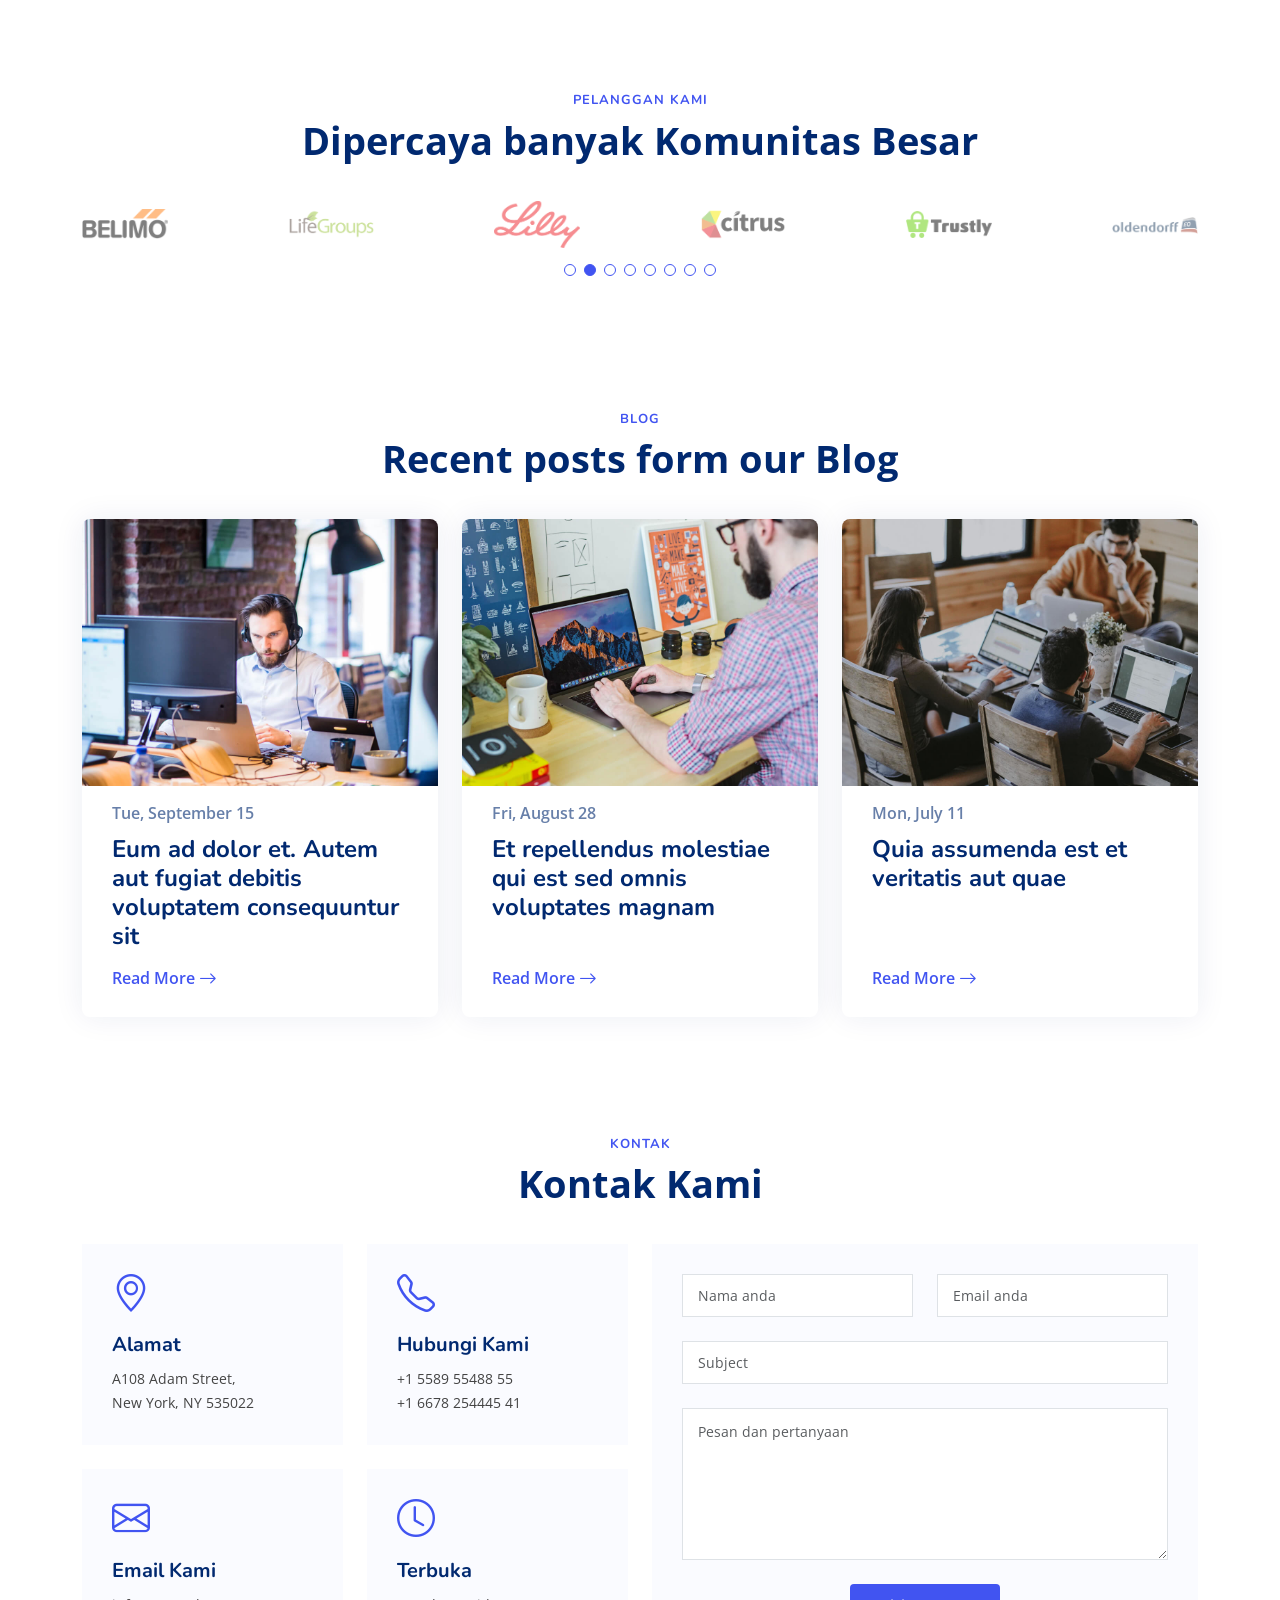
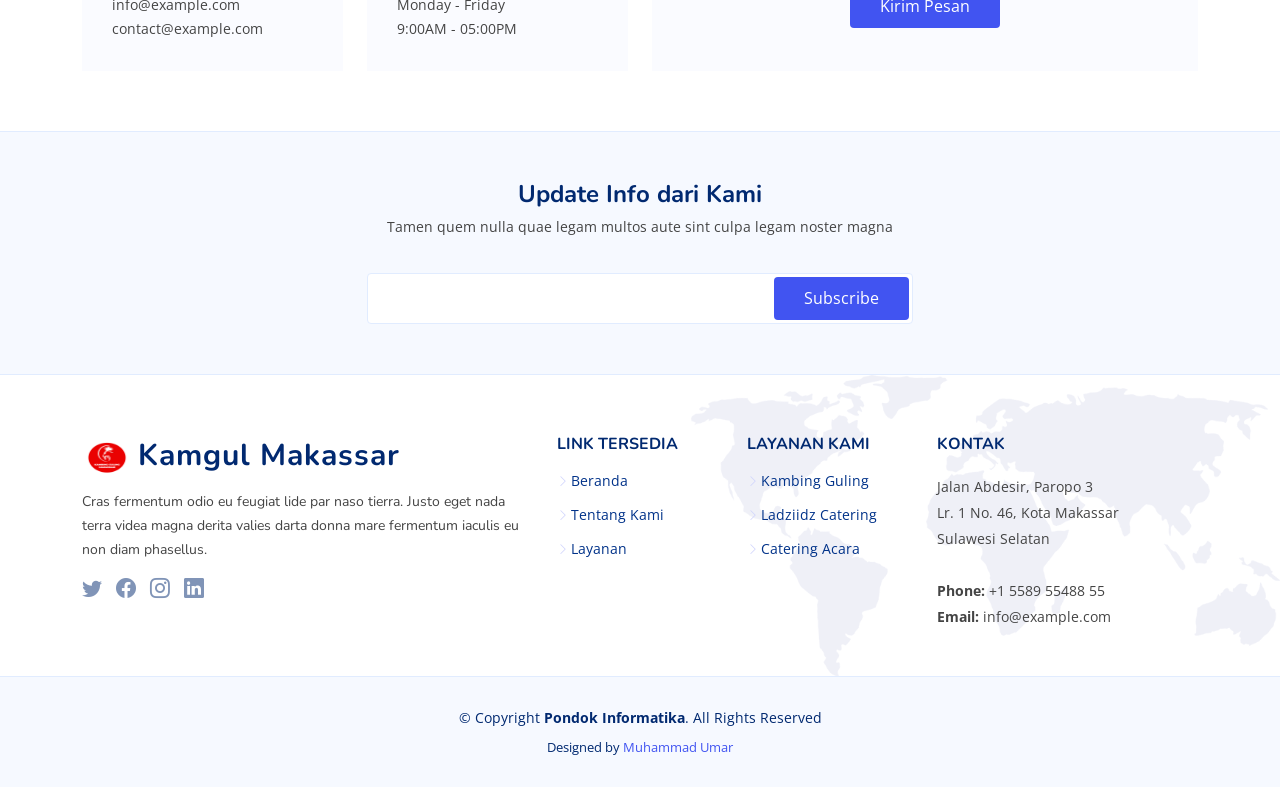
==== commit 795242c0: "tambah gambar kelebihan dan layanan 1" ====
--- a/index.html
+++ b/index.html
@@ -49,7 +49,7 @@
 
       <nav id="navbar" class="navbar">
         <ul>
-          <li><a class="nav-link scrollto active" href="#hero">Home</a></li>
+          <li><a class="nav-link scrollto active" href="#hero">Beranda</a></li>
           <li><a class="nav-link scrollto" href="#about">Tentang</a></li>
           <li><a class="nav-link scrollto" href="#services">Layanan</a></li>
           <li><a class="nav-link scrollto" href="#portfolio">Portfolio</a></li>
@@ -181,7 +181,7 @@
 
           <div class="col-lg-4" data-aos="fade-up" data-aos-delay="200">
             <div class="box">
-              <img src="assets/img/values-1.png" class="img-fluid" alt="">
+              <img src="assets/img/3.png" class="img-fluid" alt="">
               <h3>Bahan terjamin Berkualitas</h3>
               <p>Eum ad dolor et. Autem aut fugiat debitis voluptatem consequuntur sit. Et veritatis id.</p>
             </div>
@@ -189,7 +189,7 @@
 
           <div class="col-lg-4 mt-4 mt-lg-0" data-aos="fade-up" data-aos-delay="400">
             <div class="box">
-              <img src="assets/img/values-2.png" class="img-fluid" alt="">
+              <img src="assets/img/2.png" class="img-fluid" alt="">
               <h3>Tim support acara</h3>
               <p>Repudiandae amet nihil natus in distinctio suscipit id. Doloremque ducimus ea sit non.</p>
             </div>
@@ -197,7 +197,7 @@
 
           <div class="col-lg-4 mt-4 mt-lg-0" data-aos="fade-up" data-aos-delay="600">
             <div class="box">
-              <img src="assets/img/values-3.png" class="img-fluid" alt="">
+              <img src="assets/img/1.png" class="img-fluid" alt="">
               <h3>Livecooking</h3>
               <p>Quam rem vitae est autem molestias explicabo debitis sint. Vero aliquid quidem commodi.</p>
             </div>
@@ -438,7 +438,7 @@
             </div>
           </div>
 
-          <div class="col-lg-4 col-md-6" data-aos="fade-up" data-aos-delay="500">
+          <!-- <div class="col-lg-4 col-md-6" data-aos="fade-up" data-aos-delay="500">
             <div class="service-box red">
               <i class="ri-discuss-line icon"></i>
               <h3>Asperiores Commodi</h3>
@@ -463,7 +463,7 @@
               <p>Hic molestias ea quibusdam eos. Fugiat enim doloremque aut neque non et debitis iure. Corrupti recusandae ducimus enim.</p>
               <a href="#" class="read-more"><span>Read More</span> <i class="bi bi-arrow-right"></i></a>
             </div>
-          </div>
+          </div> -->
 
         </div>
 
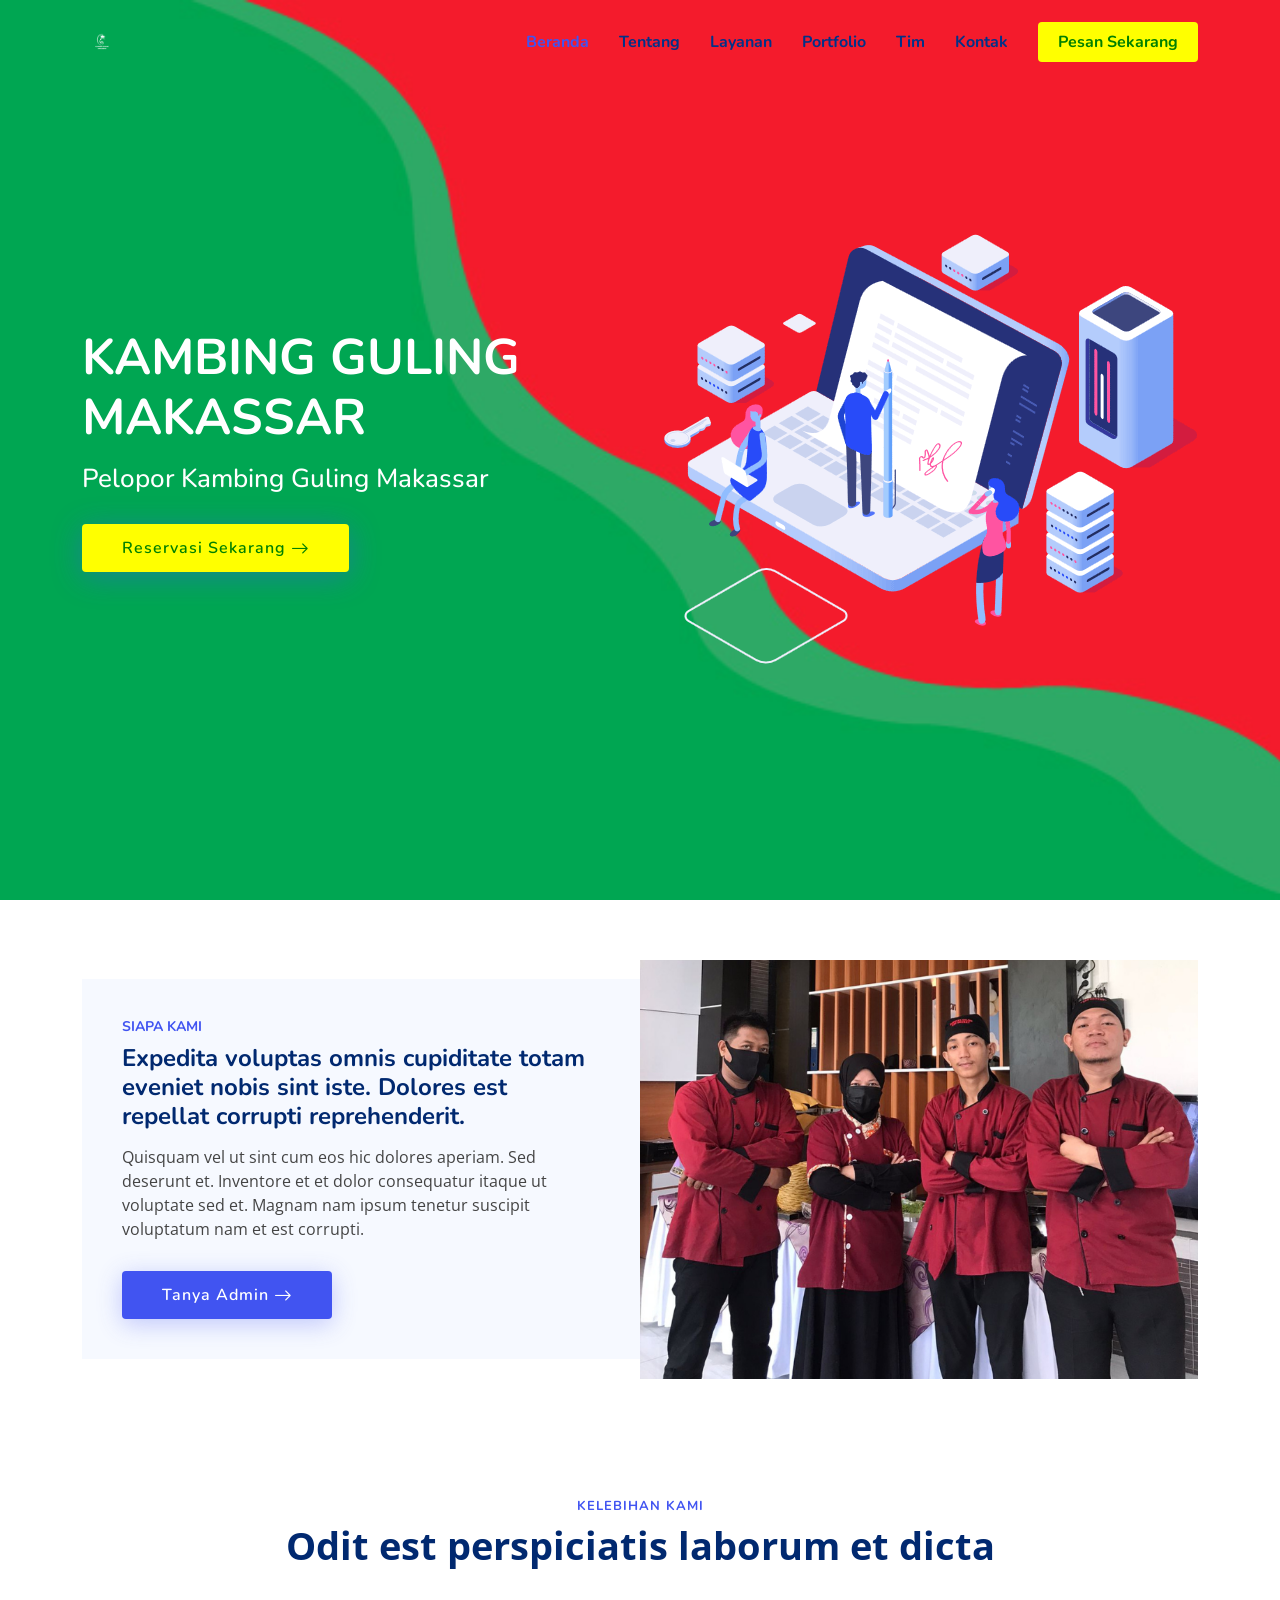
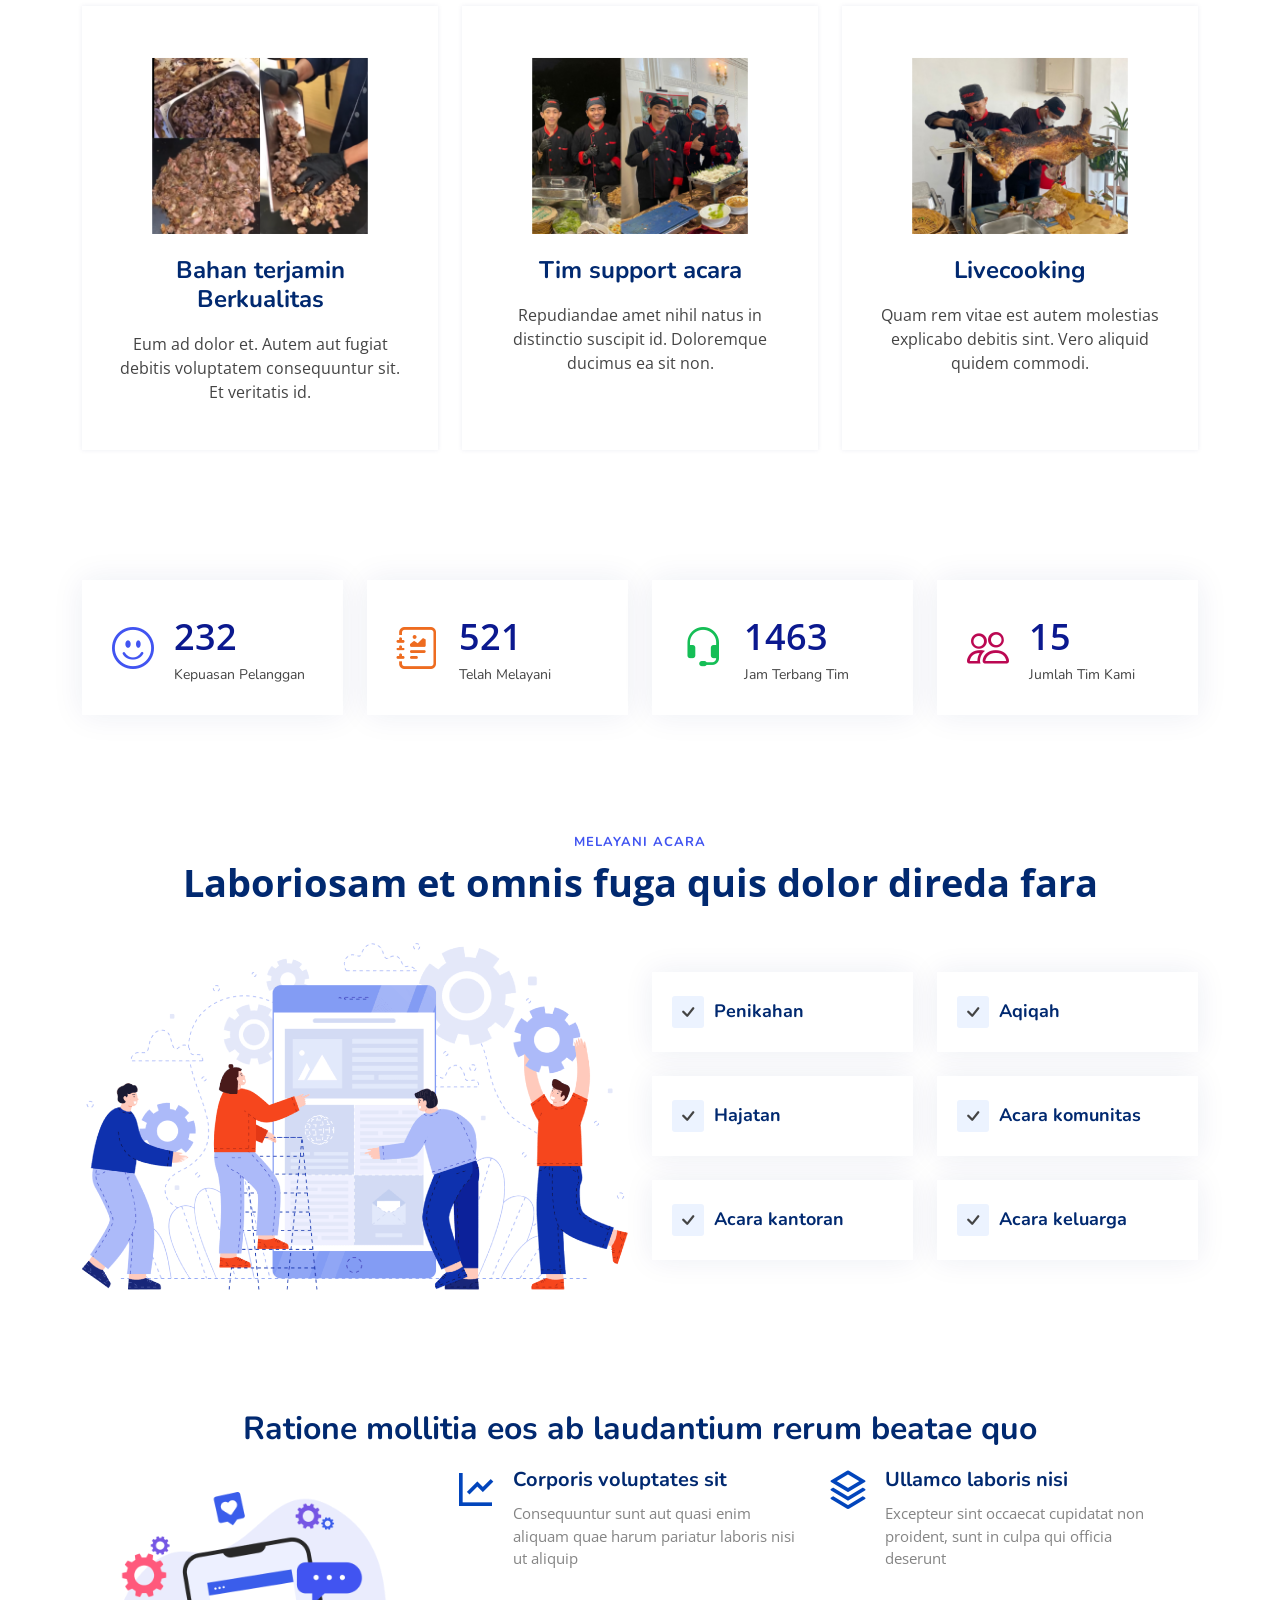
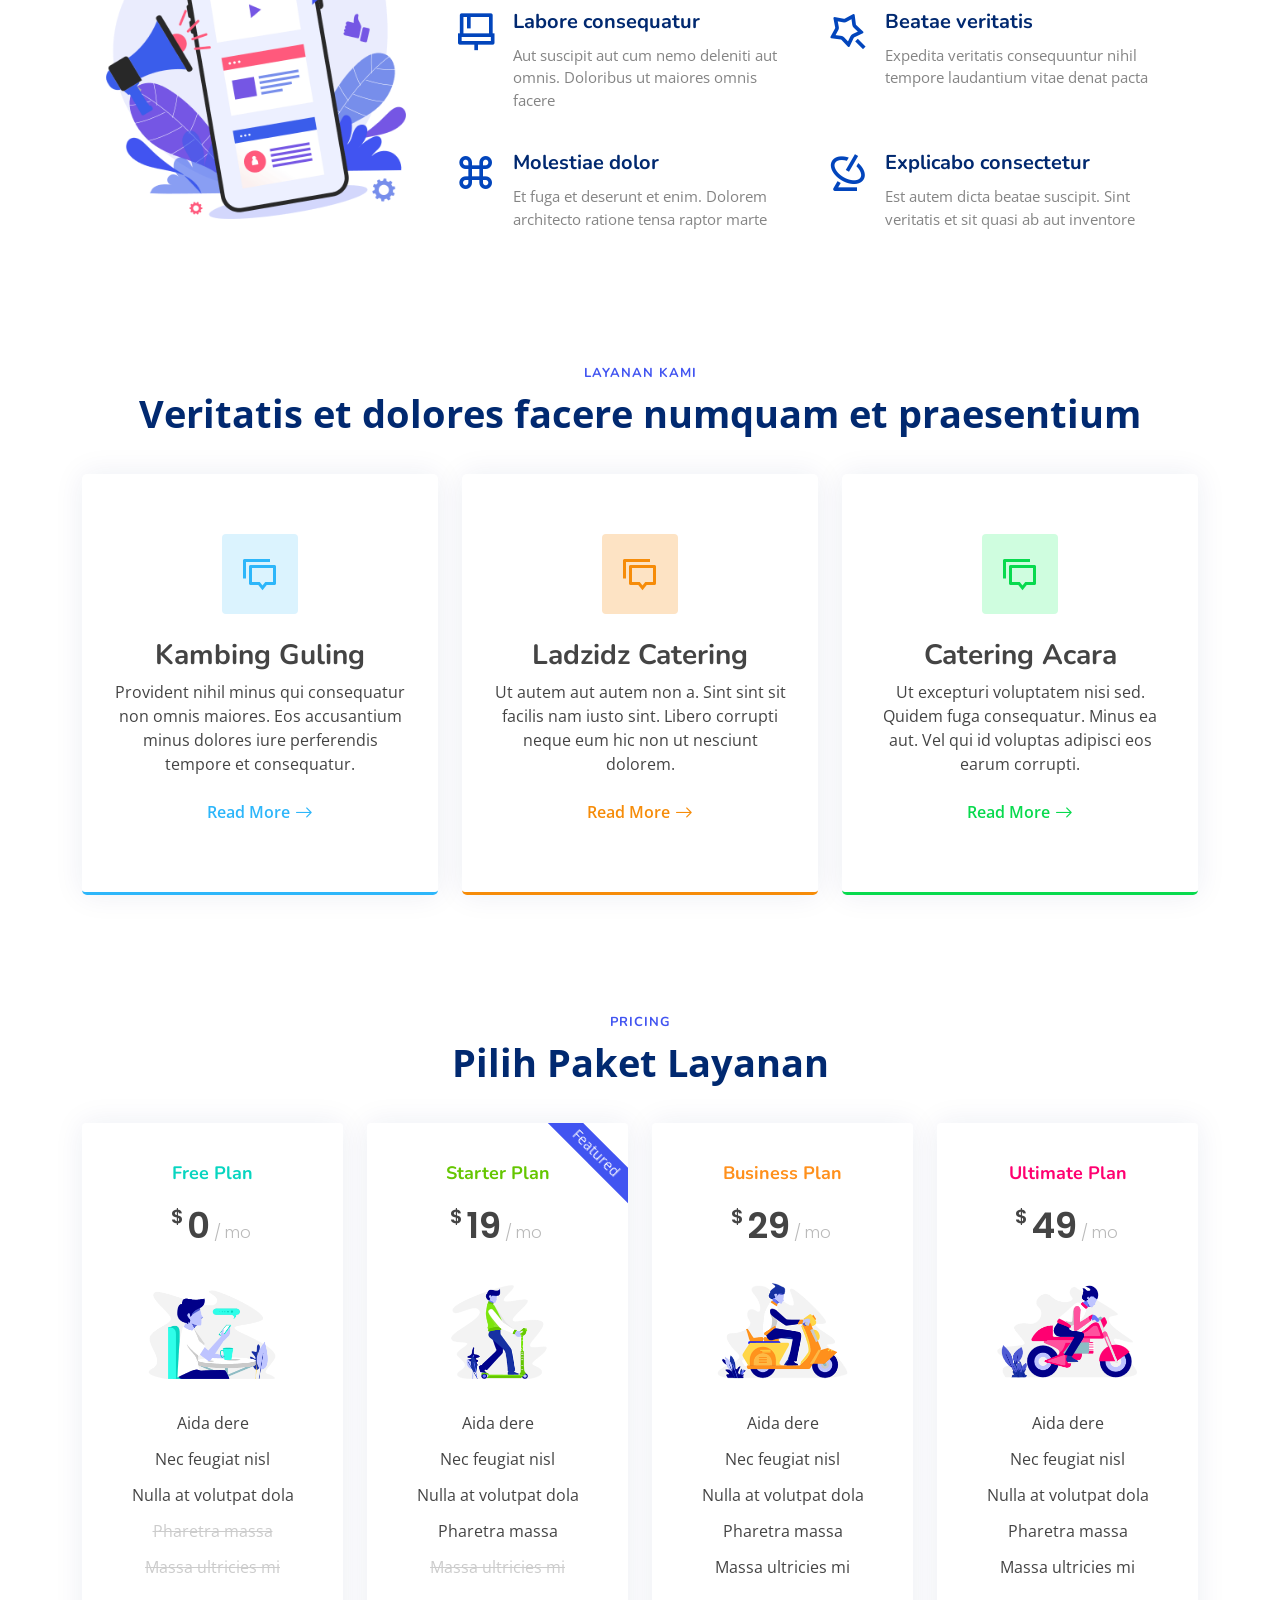
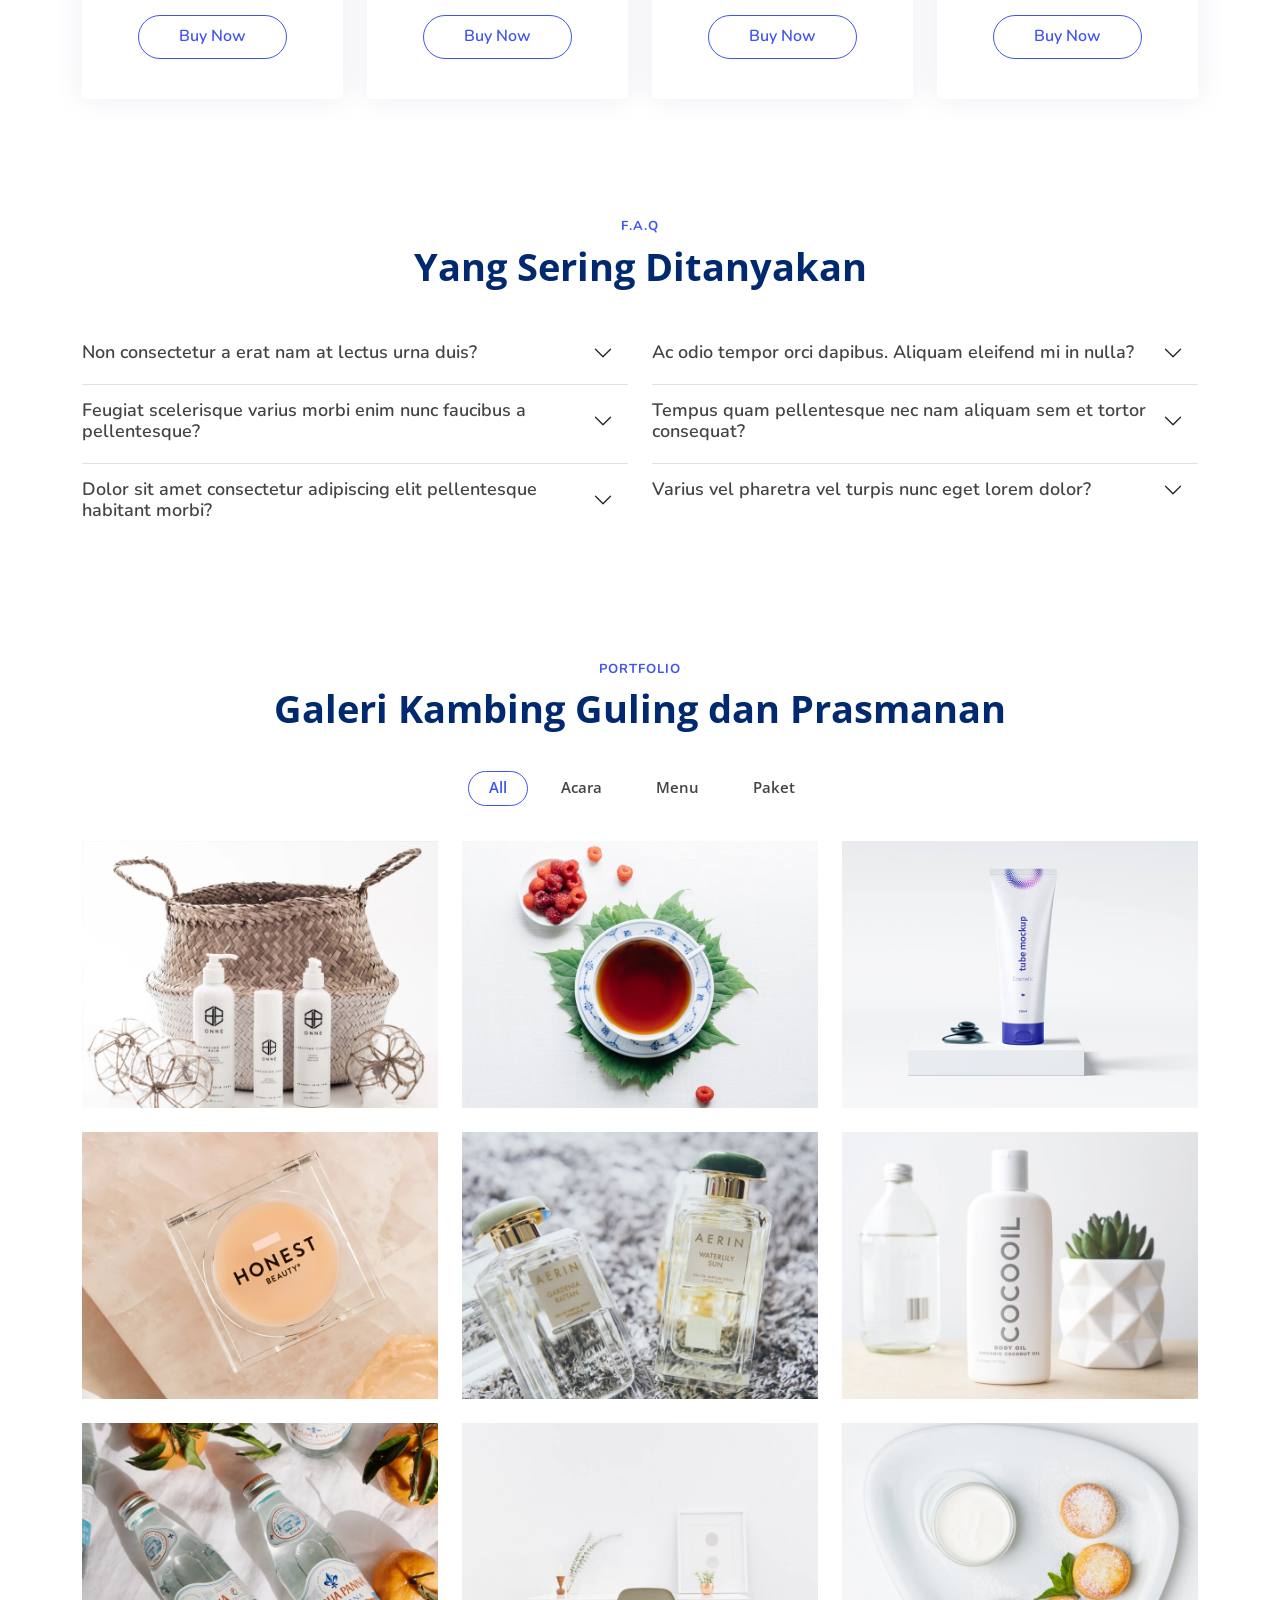
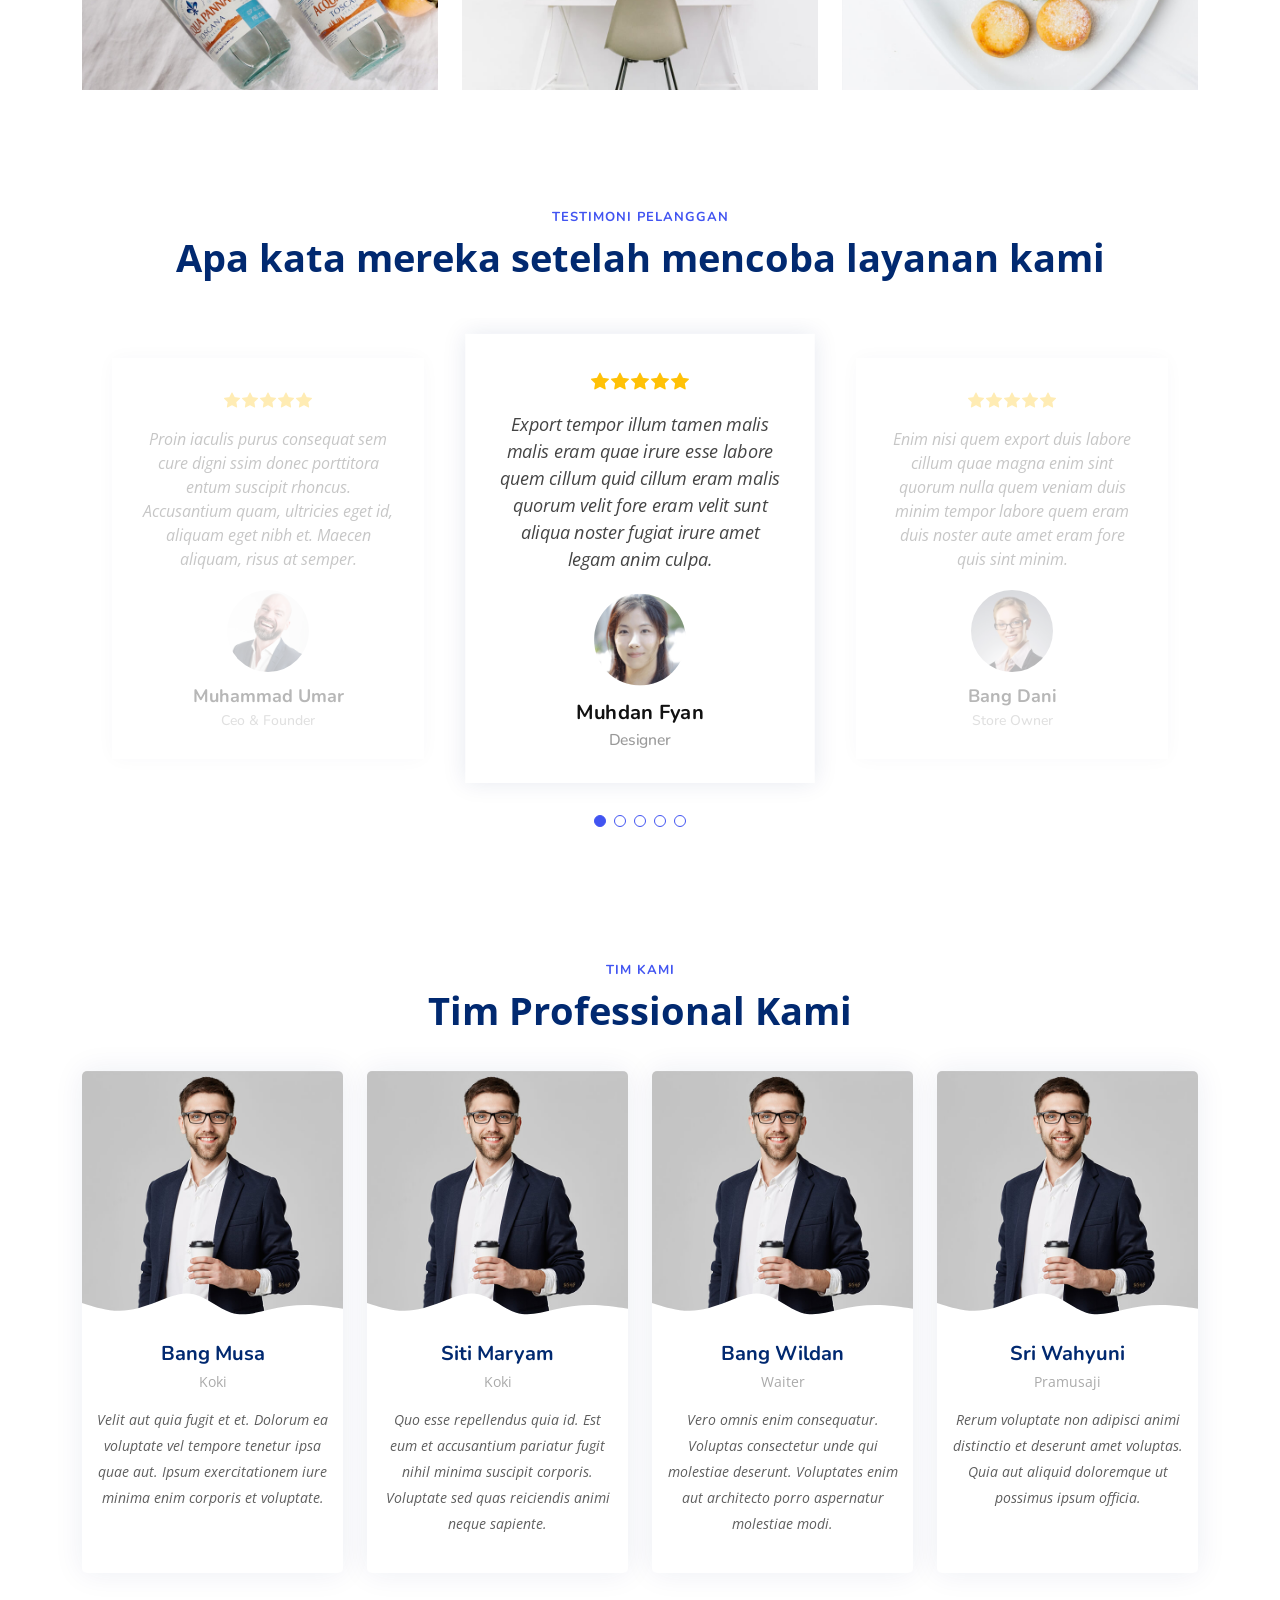
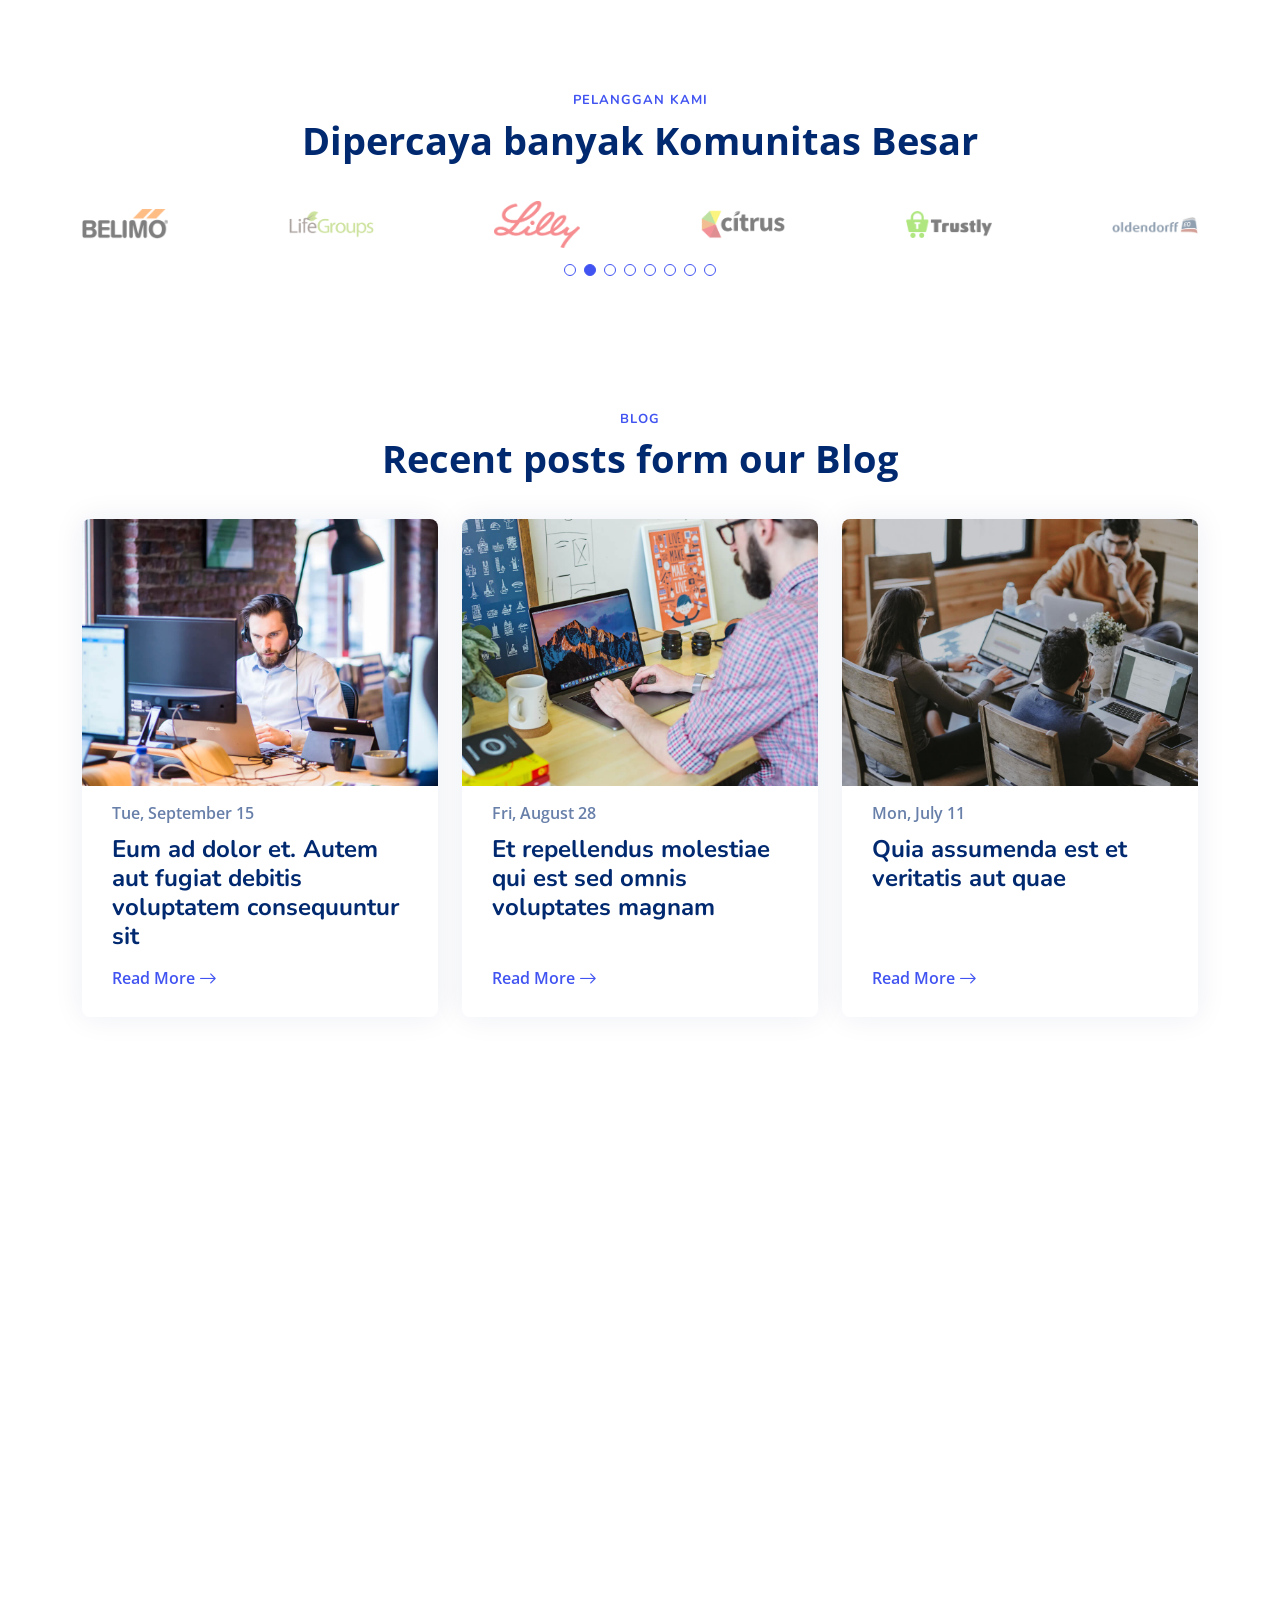
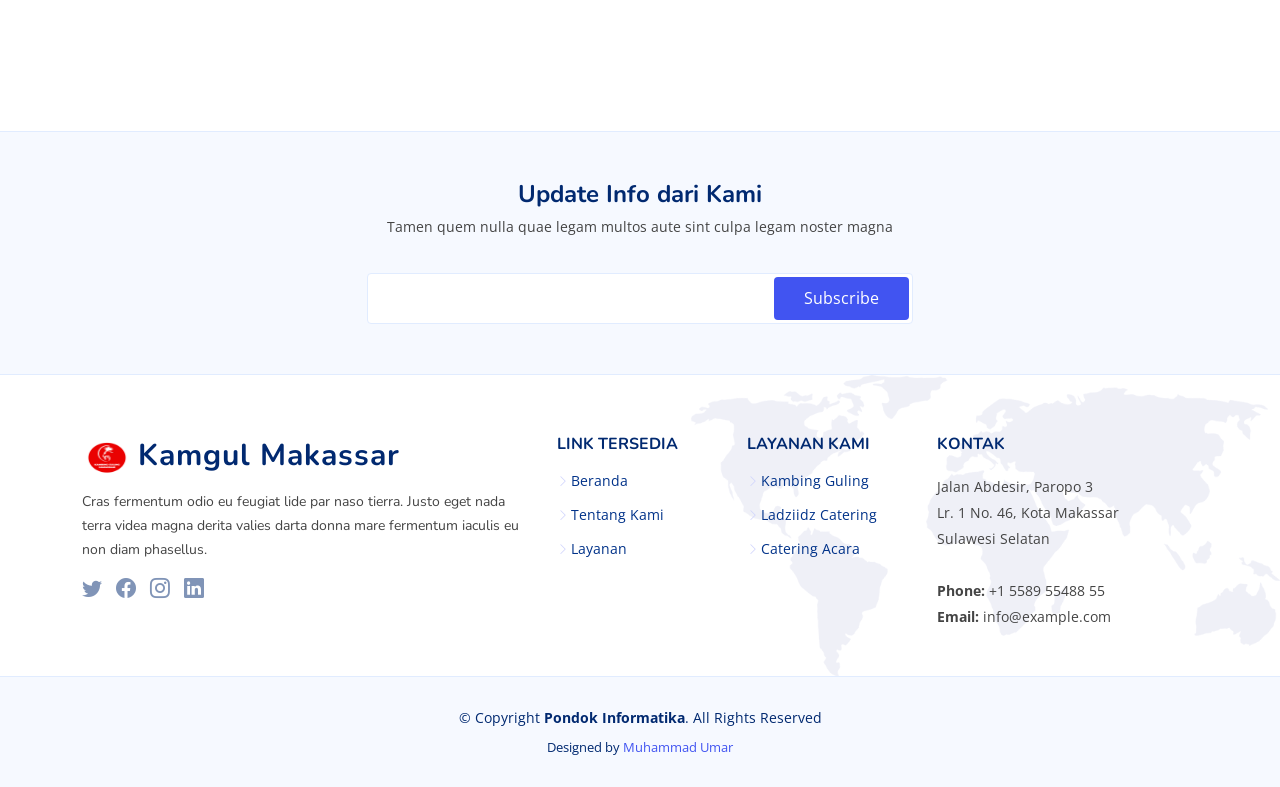
==== commit 6fdf1274: "hide blog navigasi" ====
--- a/index.html
+++ b/index.html
@@ -54,7 +54,7 @@
           <li><a class="nav-link scrollto" href="#services">Layanan</a></li>
           <li><a class="nav-link scrollto" href="#portfolio">Portfolio</a></li>
           <li><a class="nav-link scrollto" href="#team">Tim</a></li>
-          <li><a href="blog.html">Blog</a></li>
+          <!-- <li><a href="blog.html">Blog</a></li> -->
 
           <!-- <li class="dropdown"><a href="#"><span>Drop Down</span> <i class="bi bi-chevron-down"></i></a>
             <ul>
